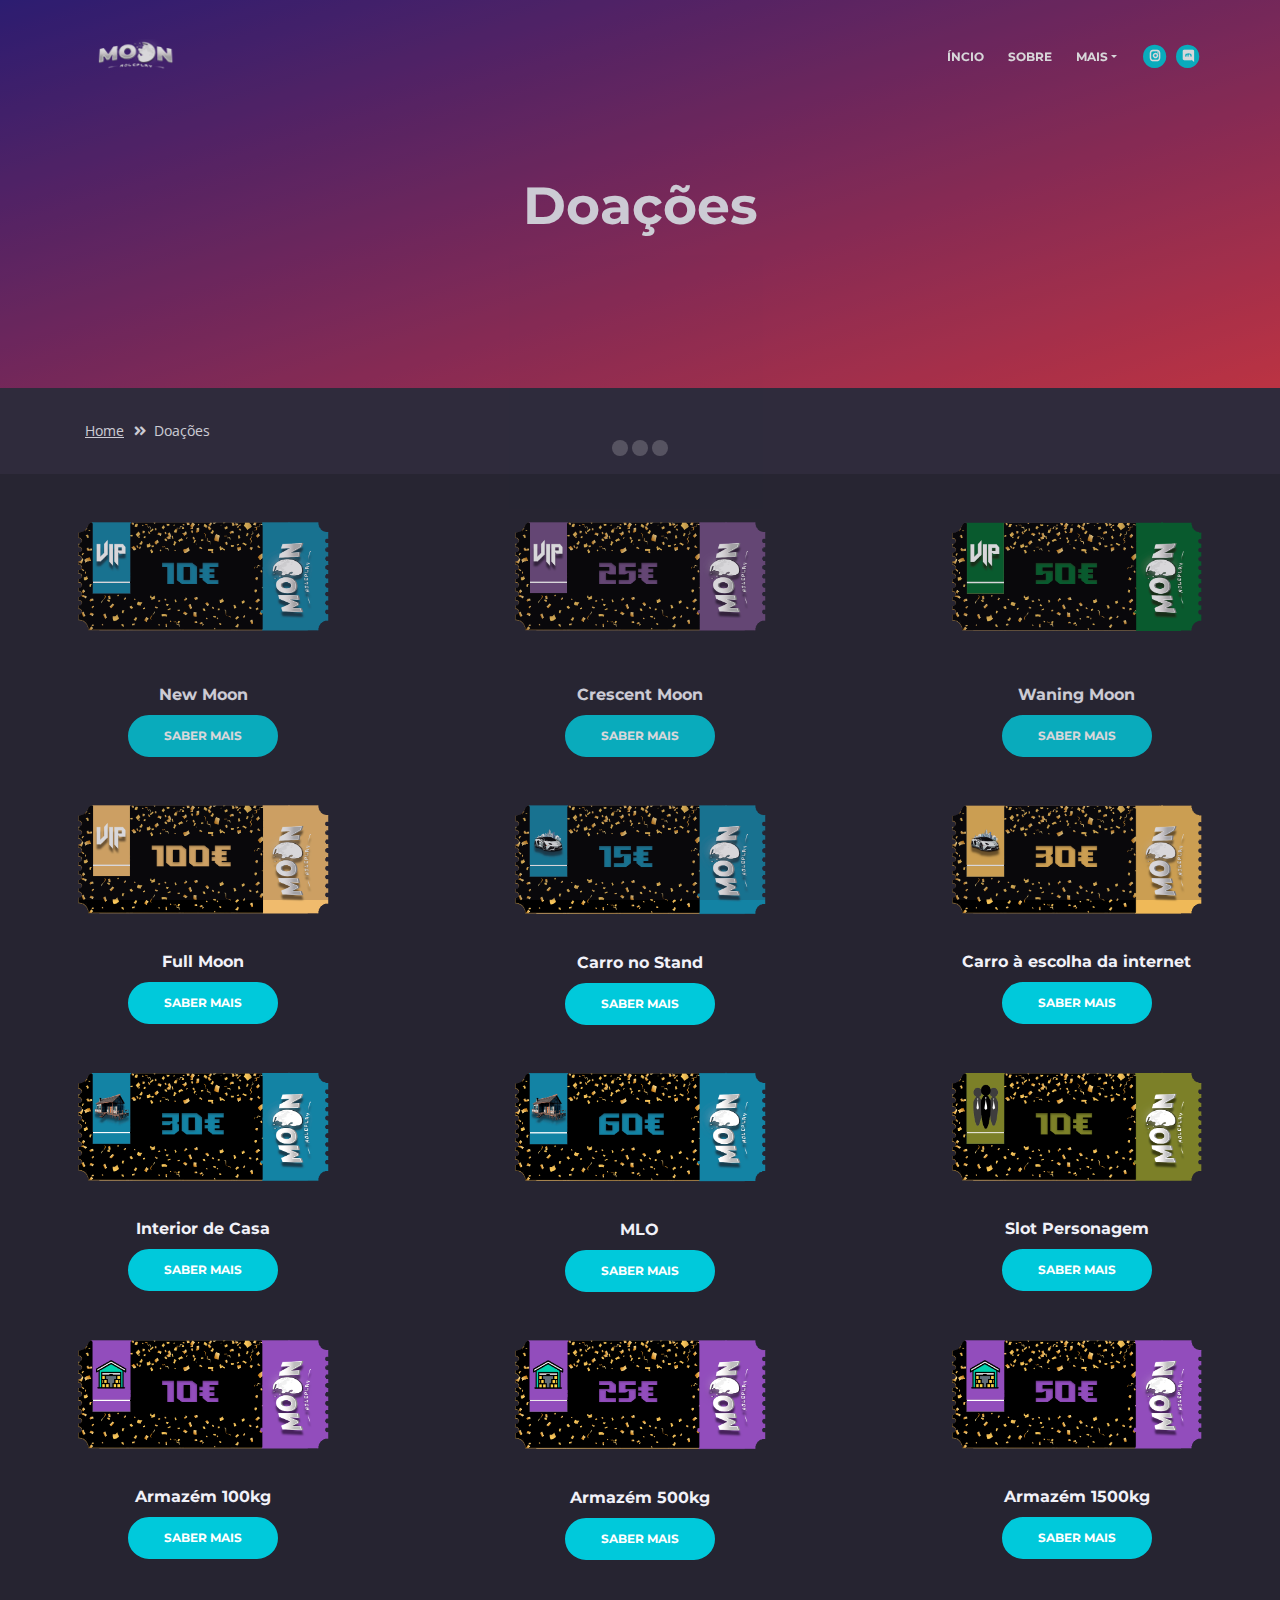
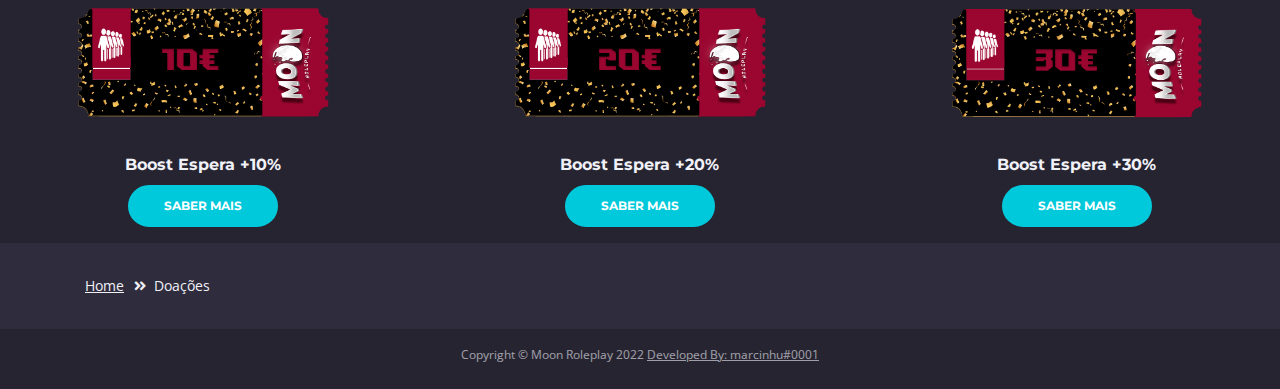
==== loja.html @ 7132331d "first commit" ====
<!DOCTYPE html>
<html lang="en">
<head>
    <meta charset="utf-8">
    <meta name="viewport" content="width=device-width, initial-scale=1, shrink-to-fit=no">
    
    <!-- SEO Meta Tags -->
    <meta name="description" content="Moon | Roleplay">
    <meta name="author" content="Moon | Roleplay">

    <!-- OG Meta Tags to improve the way the post looks when you share the page on LinkedIn, Facebook, Google+ -->
	<meta property="og:site_name" content="" /> <!-- website name -->
	<meta property="og:site" content="" /> <!-- website link -->
	<meta property="og:title" content=""/> <!-- title shown in the actual shared post -->
	<meta property="og:description" content="" /> <!-- description shown in the actual shared post -->
	<meta property="og:image" content="" /> <!-- image link, make sure it's jpg -->
	<meta property="og:url" content="" /> <!-- where do you want your post to link to -->
	<meta property="og:type" content="article" />

    <!-- Website Title -->
    <title>Moon | Roleplay</title>
    
    <!-- Styles -->
    <link href="https://fonts.googleapis.com/css?family=Montserrat:400,600,700" rel="stylesheet">
    <link href="https://fonts.googleapis.com/css?family=Open+Sans:400,400i,700,700i" rel="stylesheet">
    <link href="css/bootstrap.css" rel="stylesheet">
    <link href="css/fontawesome-all.css" rel="stylesheet">
    <link href="css/swiper.css" rel="stylesheet">
	<link href="css/magnific-popup.css" rel="stylesheet">
	<link href="css/styles.css" rel="stylesheet">
	
	<!-- Favicon  -->
    <link rel="icon" href="images/favicon.png">
</head>
<body data-spy="scroll" data-target=".fixed-top">
    
    <!-- Preloader -->
	<div class="spinner-wrapper">
        <div class="spinner">
            <div class="bounce1"></div>
            <div class="bounce2"></div>
            <div class="bounce3"></div>
        </div>
    </div>
    <!-- end of preloader -->
    

    <!-- Navigation -->
    <nav class="navbar navbar-expand-md navbar-dark navbar-custom fixed-top">
        <!-- Text Logo - Use this if you don't have a graphic logo -->
        <!-- <a class="navbar-brand logo-text page-scroll" href="index.html">Leno</a> -->

        <!-- Image Logo -->
        <a class="navbar-brand logo-image" href="index.html"><img src="images/logo.png" alt="alternative"></a> 
        
        <!-- Mobile Menu Toggle Button -->
        <button class="navbar-toggler" type="button" data-toggle="collapse" data-target="#navbarsExampleDefault" aria-controls="navbarsExampleDefault" aria-expanded="false" aria-label="Toggle navigation">
            <span class="navbar-toggler-awesome fas fa-bars"></span>
            <span class="navbar-toggler-awesome fas fa-times"></span>
        </button>
        <!-- end of mobile menu toggle button -->

        <div class="collapse navbar-collapse" id="navbarsExampleDefault">
            <ul class="navbar-nav ml-auto">
                <li class="nav-item">
                    <a class="nav-link page-scroll" href="index.html#header">ÍNCIO <span class="sr-only">(current)</span></a>
                </li>
                <li class="nav-item">
                    <a class="nav-link page-scroll" href="index.html#features">SOBRE</a>
                </li>

                <!-- Dropdown Menu -->          
                <li class="nav-item dropdown">
                    <a class="nav-link dropdown-toggle page-scroll" href="index.html#details" id="navbarDropdown" role="button" aria-haspopup="true" aria-expanded="false">MAIS</a>
                    <div class="dropdown-menu" aria-labelledby="navbarDropdown">
                        <a class="dropdown-item" href="index.html"><span class="item-text">Home</span></a>
                        <div class="dropdown-items-divide-hr"></div>
                        <a class="dropdown-item" href="terms-conditions.html"><span class="item-text">Regras</span></a>
                        <div class="dropdown-items-divide-hr"></div>
                        <a class="dropdown-item" href="veiculos.html"><span class="item-text">Veículos</span></a>
                    </div>
                </li>
            </ul>
            <span class="nav-item social-icons">
                <span class="fa-stack">
                    <a href="https://www.instagram.com/_moonrp_/">
                        <i class="fas fa-circle fa-stack-2x"></i>
                        <i class="fab fa-instagram fa-stack-1x"></i>
                    </a>
                </span>
                <span class="fa-stack">
                    <a href="https://discord.gg/9qMwEA4dSq">
                        <i class="fas fa-circle fa-stack-2x"></i>
                        <i class="fab fa-discord fa-stack-1x"></i>
                    </a>
                </span>
            </span>
        </div>
    </nav> <!-- end of navbar -->
    <!-- end of navigation -->


    <!-- Header -->
    <header id="header" class="ex-header">
        <div class="container">
            <div class="row">
                <div class="col-md-12">
                    <h1>Doações</h1>
                </div> <!-- end of col -->
            </div> <!-- end of row -->
        </div> <!-- end of container -->
    </header> <!-- end of ex-header -->
    <!-- end of header -->


    <!-- Breadcrumbs -->
    <div class="ex-basic-1">
        <div class="container">
            <div class="row">
                <div class="col-lg-12">
                    <div class="breadcrumbs">
                        <a href="index.html">Home</a><i class="fa fa-angle-double-right"></i><span>Doações</span>
                    </div> <!-- end of breadcrumbs -->
                </div> <!-- end of col -->
            </div> <!-- end of row -->
        </div> <!-- end of container -->
    </div> <!-- end of ex-basic-1 -->
    <!-- end of breadcrumbs -->


    <div class="row">
        <div class="coluna">
            <p>
            <p>
            <img src="images/vip10.png" alt="descrição da imagem" style="width:70%">
            <h6>New Moon</h6>
            <p>
            <a class="btn-solid-reg popup-with-move-anim" href="#vip10">SABER MAIS</a>
        </div>
          <div class="coluna">
            <p>
            <p>
            <img src="images/vip25.png" alt="descrição da imagem" style="width:70%">
            <h6>Crescent Moon</h6>
            <p>
            <a class="btn-solid-reg popup-with-move-anim" href="#vip25">SABER MAIS</a>
        </div>
        <div class="coluna">
            <p>
            <p>
            <img src="images/vip50.png" alt="descrição da imagem" style="width:70%">
            <h6>Waning Moon</h6>
            <p>
            <a class="btn-solid-reg popup-with-move-anim" href="#vip50">SABER MAIS</a>
        </div>
        <div class="coluna">
            <img src="images/vip100.png" alt="descrição da imagem" style="width:70%">
            <h6>Full Moon</h6>
            <p>
            <a class="btn-solid-reg popup-with-move-anim" href="#vip100">SABER MAIS</a>
        </div>
        <div class="coluna">
            <img src="images/CarroStand.png" alt="descrição da imagem" style="width:70%">
            <h6>Carro no Stand</h6>
            <p> 
            <a class="btn-solid-reg popup-with-move-anim" href="#carrostand">SABER MAIS</a>
        </div>
        <div class="coluna">
            <img src="images/CarroExclusivo.png" alt="descrição da imagem" style="width:70%">
            <h6>Carro à escolha da internet</h6>    
            <p>
            <a class="btn-solid-reg popup-with-move-anim" href="#carroexclusivo">SABER MAIS</a>
        </div>
        <div class="coluna">
            <img src="images/Interior.png" alt="descrição da imagem" style="width:70%">
            <h6>Interior de Casa</h6>  
            <p>
            <a class="btn-solid-reg popup-with-move-anim" href="#interiorcasa">SABER MAIS</a>
        </div>
        <div class="coluna">
            <img src="images/MLOExclusivo.png" alt="descrição da imagem" style="width:70%">
            <h6>MLO</h6> 
            <p>
            <a class="btn-solid-reg popup-with-move-anim" href="#mlo">SABER MAIS</a>
        </div>
        <div class="coluna">
            <img src="images/slotpersonagem.png" alt="descrição da imagem" style="width:70%">
            <h6>Slot Personagem</h6> 
            <p>
            <a class="btn-solid-reg popup-with-move-anim" href="#slotpersonagem">SABER MAIS</a>
        </div>
        <div class="coluna">
            <img src="images/armazem100.png" alt="descrição da imagem" style="width:70%">
            <h6>Armazém 100kg</h6> 
            <p>
            <a class="btn-solid-reg popup-with-move-anim" href="#armazem100">SABER MAIS</a>
        </div>
        <div class="coluna">
            <img src="images/armazem500.png" alt="descrição da imagem" style="width:70%">
            <h6>Armazém 500kg</h6> 
            <p>
            <a class="btn-solid-reg popup-with-move-anim" href="#armazem500">SABER MAIS</a>
        </div>
        <div class="coluna">
            <img src="images/armazem1500.png" alt="descrição da imagem" style="width:70%">
            <h6>Armazém 1500kg</h6> 
            <p>
            <a class="btn-solid-reg popup-with-move-anim" href="#armazem1500">SABER MAIS</a>
        </div>
        <div class="coluna">
            <img src="images/fila10.png" alt="descrição da imagem" style="width:70%">
            <h6>Boost Espera +10%</h6> 
            <p>
            <a class="btn-solid-reg popup-with-move-anim" href="#fila10">SABER MAIS</a>
        </div>
        <div class="coluna">
            <img src="images/fila20.png" alt="descrição da imagem" style="width:70%">
            <h6>Boost Espera +20%</h6> 
            <p>
            <a class="btn-solid-reg popup-with-move-anim" href="#fila20">SABER MAIS</a>
        </div>
        <div class="coluna">
            <img src="images/fila30.png" alt="descrição da imagem" style="width:70%">
            <h6>Boost Espera +30%</h6> 
            <p>
            <a class="btn-solid-reg popup-with-move-anim" href="#fila30">SABER MAIS</a>
        </div>
    </div>

    <style>
    .coluna{
      float: center;
      width: 33.33%;
      text-align: center;
      background: #262431;

    </style>


    <!-- VIP 10 € -->
    <div id="vip10" class="lightbox-basic zoom-anim-dialog mfp-hide">
        <div class="row">
            <button title="Fechar (Esc)" type="button" class="mfp-close x-button">×</button>
            <div class="col-lg-6">
                <img class="img-fluid" src="images/vip10.png" alt="alternative">
            </div>
            <div class="col-lg-6">
                <h3>New Moon</h3>
                <hr>
                <p>Ninguém se deve sentir obrigado ou coagido a doar.</p>
                <p>Todos os valores monetários doados serão usados em prol da evolução do servidor e nunca em proveito próprio de qualquer membro da staff.</p>
                <h4>O que ganhas:</h4>
                <table>
                    <tr><td class="icon-cell"><i class="fas fa-arrow-right"></i></td><td>25.000€</td></tr>
                    <tr><td class="icon-cell"><i class="fas fa-arrow-right"></i></td><td>Tag personalizada no discord</td></tr>
                </table>
            </div>
        </div>
    </div>

    <!-- VIP 25 € -->
    <div id="vip25" class="lightbox-basic zoom-anim-dialog mfp-hide">
        <div class="row">
            <button title="Fechar (Esc)" type="button" class="mfp-close x-button">×</button>
            <div class="col-lg-6">
                <img class="img-fluid" src="images/vip25.png" alt="alternative">
            </div>
            <div class="col-lg-6">
                <h3>Crescent Moon</h3>
                <hr>
                <p>Ninguém se deve sentir obrigado ou coagido a doar.</p>
                <p>Todos os valores monetários doados serão usados em prol da evolução do servidor e nunca em proveito próprio de qualquer membro da staff.</p>
                <h4>O que ganhas:</h4>
                <table>
                    <tr><td class="icon-cell"><i class="fas fa-arrow-right"></i></td><td>75.000€</td></tr>
                    <tr><td class="icon-cell"><i class="fas fa-arrow-right"></i></td><td>Tag personalizada no discord</td></tr>
                    <tr><td class="icon-cell"><i class="fas fa-arrow-right"></i></td><td>Veículo no stand até 100.000€</td></tr>
                    <tr><td class="icon-cell"><i class="fas fa-arrow-right"></i></td><td>+15% de boost na fila de espera</td></tr>
                </table>
            </div>
        </div>
    </div>

    <!-- VIP 50 € -->
    <div id="vip50" class="lightbox-basic zoom-anim-dialog mfp-hide">
        <div class="row">
            <button title="Fechar (Esc)" type="button" class="mfp-close x-button">×</button>
            <div class="col-lg-6">
                <img class="img-fluid" src="images/vip50.png" alt="alternative">
            </div>
            <div class="col-lg-6">
                <h3>Waning Moon</h3>
                <hr>
                <p>Ninguém se deve sentir obrigado ou coagido a doar.</p>
                <p>Todos os valores monetários doados serão usados em prol da evolução do servidor e nunca em proveito próprio de qualquer membro da staff.</p>
                <h4>O que ganhas:</h4>
                <table>
                    <tr><td class="icon-cell"><i class="fas fa-arrow-right"></i></td><td>200.000€</td></tr>
                    <tr><td class="icon-cell"><i class="fas fa-arrow-right"></i></td><td>Tag personalizada no discord</td></tr>
                    <tr><td class="icon-cell"><i class="fas fa-arrow-right"></i></td><td>Veículo no stand até 200.000€</td></tr>
                    <tr><td class="icon-cell"><i class="fas fa-arrow-right"></i></td><td>+30% de boost na fila de espera</td></tr>
                    <tr><td class="icon-cell"><i class="fas fa-arrow-right"></i></td><td>+1 Slots de personagem</td></tr>
                </table>
            </div>
        </div>
    </div>

    <!-- VIP 100 € -->
    <div id="vip100" class="lightbox-basic zoom-anim-dialog mfp-hide">
        <div class="row">
            <button title="Fechar (Esc)" type="button" class="mfp-close x-button">×</button>
            <div class="col-lg-6">
                <img class="img-fluid" src="images/vip100.png" alt="alternative">
            </div>
            <div class="col-lg-6">
                <h3>Full Moon</h3>
                <hr>
                <p>Ninguém se deve sentir obrigado ou coagido a doar.</p>
                <p>Todos os valores monetários doados serão usados em prol da evolução do servidor e nunca em proveito próprio de qualquer membro da staff.</p>
                <h4>O que ganhas:</h4>
                <table>
                    <tr><td class="icon-cell"><i class="fas fa-arrow-right"></i></td><td>350.000€</td></tr>
                    <tr><td class="icon-cell"><i class="fas fa-arrow-right"></i></td><td>Tag personalizada no discord</td></tr>
                    <tr><td class="icon-cell"><i class="fas fa-arrow-right"></i></td><td>Veículo à escolha da internet</td></tr>
                    <tr><td class="icon-cell"><i class="fas fa-arrow-right"></i></td><td>+50% de boost na fila de espera</td></tr>
                    <tr><td class="icon-cell"><i class="fas fa-arrow-right"></i></td><td>+2 Slots de personagem</td></tr>
                </table>
            </div>
        </div>
    </div>

    <!-- Carro Stand -->
    <div id="carrostand" class="lightbox-basic zoom-anim-dialog mfp-hide">
        <div class="row">
            <button title="Fechar (Esc)" type="button" class="mfp-close x-button">×</button>
            <div class="col-lg-6">
                <img class="img-fluid" src="images/CarroStand.png" alt="alternative">
            </div>
            <div class="col-lg-6">
                <h3>Carro do Stand</h3>
                <hr>
                <p>Ninguém se deve sentir obrigado ou coagido a doar.</p>
                <p>Todos os valores monetários doados serão usados em prol da evolução do servidor e nunca em proveito próprio de qualquer membro da staff.</p>
                <h4>O que ganhas:</h4>
                <table>
                    <tr><td class="icon-cell"><i class="fas fa-arrow-right"></i></td><td>Um veículo à tua escolha até 150.000€.</td></tr>
                </table>
            </div>
        </div>
    </div>

    <!-- Carro Exclusivo -->
    <div id="carroexclusivo" class="lightbox-basic zoom-anim-dialog mfp-hide">
        <div class="row">
            <button title="Fechar (Esc)" type="button" class="mfp-close x-button">×</button>
            <div class="col-lg-6">
                <img class="img-fluid" src="images/CarroExclusivo.png" alt="alternative">
            </div>
            <div class="col-lg-6">
                <h3>Carro Exclusivo</h3>
                <hr>
                <p>Ninguém se deve sentir obrigado ou coagido a doar.</p>
                <p>Todos os valores monetários doados serão usados em prol da evolução do servidor e nunca em proveito próprio de qualquer membro da staff.</p>
                <h4>O que ganhas:</h4>
                <table>
                    <tr><td class="icon-cell"><i class="fas fa-arrow-right"></i></td><td>Um veículo à tua escolha da internet.</td></tr>
                </table>
            </div>
        </div>
    </div>

    <!-- Interior Casa -->
    <div id="interiorcasa" class="lightbox-basic zoom-anim-dialog mfp-hide">
        <div class="row">
            <button title="Fechar (Esc)" type="button" class="mfp-close x-button">×</button>
            <div class="col-lg-6">
                <img class="img-fluid" src="images/Interior.png" alt="alternative">
            </div>
            <div class="col-lg-6">
                <h3>Interior de Casa</h3>
                <hr>
                <p>Ninguém se deve sentir obrigado ou coagido a doar.</p>
                <p>Todos os valores monetários doados serão usados em prol da evolução do servidor e nunca em proveito próprio de qualquer membro da staff.</p>
                <h4>O que ganhas:</h4>
                <table>
                    <tr><td class="icon-cell"><i class="fas fa-arrow-right"></i></td><td>Um interior à tua escolha disponível no jogo.</td></tr>
                </table>
            </div>
        </div>
    </div>

    <!-- MLO -->
    <div id="mlo" class="lightbox-basic zoom-anim-dialog mfp-hide">
        <div class="row">
            <button title="Fechar (Esc)" type="button" class="mfp-close x-button">×</button>
            <div class="col-lg-6">
                <img class="img-fluid" src="images/MLOExclusivo.png" alt="alternative">
            </div>
            <div class="col-lg-6">
                <h3>MLO</h3>
                <hr>
                <p>Ninguém se deve sentir obrigado ou coagido a doar.</p>
                <p>Todos os valores monetários doados serão usados em prol da evolução do servidor e nunca em proveito próprio de qualquer membro da staff.</p>
                <h4>O que ganhas:</h4>
                <table>
                    <tr><td class="icon-cell"><i class="fas fa-arrow-right"></i></td><td>Uma casa à tua escolha da internet. ( Com ou sem interior )</td></tr>
                </table>
            </div>
        </div>
    </div>

    <!-- Slot Personagem -->
    <div id="slotpersonagem" class="lightbox-basic zoom-anim-dialog mfp-hide">
        <div class="row">
            <button title="Fechar (Esc)" type="button" class="mfp-close x-button">×</button>
            <div class="col-lg-6">
                <img class="img-fluid" src="images/slotpersonagem.png" alt="alternative">
            </div>
            <div class="col-lg-6">
                <h3>Slot Personagem</h3>
                <hr>
                <p>Ninguém se deve sentir obrigado ou coagido a doar.</p>
                <p>Todos os valores monetários doados serão usados em prol da evolução do servidor e nunca em proveito próprio de qualquer membro da staff.</p>
                <h4>O que ganhas:</h4>
                <table>
                    <tr><td class="icon-cell"><i class="fas fa-arrow-right"></i></td><td>+1 Slot para criares uma nova personagem.</td></tr>
                </table>
            </div>
        </div>
    </div>

    <!-- Armazem 100kg -->
    <div id="armazem100" class="lightbox-basic zoom-anim-dialog mfp-hide">
        <div class="row">
            <button title="Fechar (Esc)" type="button" class="mfp-close x-button">×</button>
            <div class="col-lg-6">
                <img class="img-fluid" src="images/armazem100.png" alt="alternative">
            </div>
            <div class="col-lg-6">
                <h3>Armazém de 100kg</h3>
                <hr>
                <p>Ninguém se deve sentir obrigado ou coagido a doar.</p>
                <p>Todos os valores monetários doados serão usados em prol da evolução do servidor e nunca em proveito próprio de qualquer membro da staff.</p>
                <h4>O que ganhas:</h4>
                <table>
                    <tr><td class="icon-cell"><i class="fas fa-arrow-right"></i></td><td>Um armazém/garagem com espaço até 100kg.</td></tr>
                </table>
            </div>
        </div>
    </div>

    <!-- Armazem 500kg -->
    <div id="armazem500" class="lightbox-basic zoom-anim-dialog mfp-hide">
        <div class="row">
            <button title="Fechar (Esc)" type="button" class="mfp-close x-button">×</button>
            <div class="col-lg-6">
                <img class="img-fluid" src="images/armazem500.png" alt="alternative">
            </div>
            <div class="col-lg-6">
                <h3>Armazém de 500kg</h3>
                <hr>
                <p>Ninguém se deve sentir obrigado ou coagido a doar.</p>
                <p>Todos os valores monetários doados serão usados em prol da evolução do servidor e nunca em proveito próprio de qualquer membro da staff.</p>
                <h4>O que ganhas:</h4>
                <table>
                    <tr><td class="icon-cell"><i class="fas fa-arrow-right"></i></td><td>Um armazém/garagem com espaço até 500kg.</td></tr>
                </table>
            </div>
        </div>
    </div>

    <!-- Armazem 1500kg -->
    <div id="armazem1500" class="lightbox-basic zoom-anim-dialog mfp-hide">
        <div class="row">
            <button title="Fechar (Esc)" type="button" class="mfp-close x-button">×</button>
            <div class="col-lg-6">
                <img class="img-fluid" src="images/armazem1500.png" alt="alternative">
            </div>
            <div class="col-lg-6">
                <h3>Armazém de 1500kg</h3>
                <hr>
                <p>Ninguém se deve sentir obrigado ou coagido a doar.</p>
                <p>Todos os valores monetários doados serão usados em prol da evolução do servidor e nunca em proveito próprio de qualquer membro da staff.</p>
                <h4>O que ganhas:</h4>
                <table>
                    <tr><td class="icon-cell"><i class="fas fa-arrow-right"></i></td><td>Um armazém/garagem com espaço até 1500kg.</td></tr>
                </table>
            </div>
        </div>
    </div>

    <!-- Boos +10% -->
    <div id="fila10" class="lightbox-basic zoom-anim-dialog mfp-hide">
        <div class="row">
            <button title="Fechar (Esc)" type="button" class="mfp-close x-button">×</button>
            <div class="col-lg-6">
                <img class="img-fluid" src="images/fila10.png" alt="alternative">
            </div>
            <div class="col-lg-6">
                <h3>Boost Espera +10%</h3>
                <hr>
                <p>Ninguém se deve sentir obrigado ou coagido a doar.</p>
                <p>Todos os valores monetários doados serão usados em prol da evolução do servidor e nunca em proveito próprio de qualquer membro da staff.</p>
                <h4>O que ganhas:</h4>
                <table>
                    <tr><td class="icon-cell"><i class="fas fa-arrow-right"></i></td><td>+10% Prioridade na fila de espera.</td></tr>
                </table>
            </div>
        </div>
    </div>

    <!-- Boos +20% -->
    <div id="fila20" class="lightbox-basic zoom-anim-dialog mfp-hide">
        <div class="row">
            <button title="Fechar (Esc)" type="button" class="mfp-close x-button">×</button>
            <div class="col-lg-6">
                <img class="img-fluid" src="images/fila20.png" alt="alternative">
            </div>
            <div class="col-lg-6">
                <h3>Boost Espera +10%</h3>
                <hr>
                <p>Ninguém se deve sentir obrigado ou coagido a doar.</p>
                <p>Todos os valores monetários doados serão usados em prol da evolução do servidor e nunca em proveito próprio de qualquer membro da staff.</p>
                <h4>O que ganhas:</h4>
                <table>
                    <tr><td class="icon-cell"><i class="fas fa-arrow-right"></i></td><td>+20% Prioridade na fila de espera.</td></tr>
                </table>
            </div>
        </div>
    </div>

    <!-- Boos +30% -->
    <div id="fila30" class="lightbox-basic zoom-anim-dialog mfp-hide">
        <div class="row">
            <button title="Fechar (Esc)" type="button" class="mfp-close x-button">×</button>
            <div class="col-lg-6">
                <img class="img-fluid" src="images/fila30.png" alt="alternative">
            </div>
            <div class="col-lg-6">
                <h3>Boost Espera +10%</h3>
                <hr>
                <p>Ninguém se deve sentir obrigado ou coagido a doar.</p>
                <p>Todos os valores monetários doados serão usados em prol da evolução do servidor e nunca em proveito próprio de qualquer membro da staff.</p>
                <h4>O que ganhas:</h4>
                <table>
                    <tr><td class="icon-cell"><i class="fas fa-arrow-right"></i></td><td>+30% Prioridade na fila de espera.</td></tr>
                </table>
            </div>
        </div>
    </div>








































    <!-- Breadcrumbs -->
    <div class="ex-basic-1">
        <div class="container">
            <div class="row">
                <div class="col-lg-12">
                    <div class="breadcrumbs">
                        <a href="index.html">Home</a><i class="fa fa-angle-double-right"></i><span>Doações</span>
                    </div> <!-- end of breadcrumbs -->
                </div> <!-- end of col -->
            </div> <!-- end of row -->
        </div> <!-- end of container -->
    </div> <!-- end of ex-basic-1 -->
    <!-- end of breadcrumbs -->




    <!-- Copyright -->
    <div class="copyright">
        <div class="container">
            <div class="row">
                <div class="col-lg-12">
                    <p class="p-small">Copyright © Moon Roleplay 2022 <a href="https://moon-rp.com">Developed By: marcinhu#0001</a></p>
                </div> <!-- end of col -->
            </div> <!-- enf of row -->
        </div> <!-- end of container -->
    </div> <!-- end of copyright --> 
    <!-- end of copyright -->
    
    	
    <!-- Scripts -->
    <script src="js/jquery.min.js"></script> <!-- jQuery for Bootstrap's JavaScript plugins -->
    <script src="js/popper.min.js"></script> <!-- Popper tooltip library for Bootstrap -->
    <script src="js/bootstrap.min.js"></script> <!-- Bootstrap framework -->
    <script src="js/jquery.easing.min.js"></script> <!-- jQuery Easing for smooth scrolling between anchors -->
    <script src="js/swiper.min.js"></script> <!-- Swiper for image and text sliders -->
    <script src="js/jquery.magnific-popup.js"></script> <!-- Magnific Popup for lightboxes -->
    <script src="js/morphext.min.js"></script> <!-- Morphtext rotating text in the header -->
    <script src="js/validator.min.js"></script> <!-- Validator.js - Bootstrap plugin that validates forms -->
    <script src="js/scripts.js"></script> <!-- Custom scripts -->
</body>
</html>
---- css/styles.css ----
body,
html {
    width: 100%;
	height: 100%;
}

body, p {
	color: #f1f1f8; 
	font: 400 0.875rem/1.375rem "Open Sans", sans-serif;
}

.p-large {
	color: #f1f1f8;
	font: 400 1rem/1.5rem "Open Sans", sans-serif;
}

.p-small {
	color: #f1f1f8;
	font: 400 0.75rem/1.25rem "Open Sans", sans-serif;
}

.p-heading {
	margin-bottom: 3.75rem;
	text-align: center;
}

.li-space-lg li {
	margin-bottom: 0.375rem;
}

.indent {
	padding-left: 1.25rem;
}


.ImagemVip1 {
	float: left;
	width: 33.33%;
}

h1 {
	color: #f1f1f8;
	font: 700 2.5rem/2.875rem "Montserrat", sans-serif;
}

h2 {
	color: #f1f1f8;
	font: 700 2.25rem/2.75rem "Montserrat", sans-serif;
}

h3 {
	color: #f1f1f8;
	font: 700 1.75rem/2.125rem "Montserrat", sans-serif;
}

h4 {
	color: #f1f1f8;
	font: 700 1.375rem/1.75rem "Montserrat", sans-serif;
}

h5 {
	color: #f1f1f8;
	font: 700 1.125rem/1.625rem "Montserrat", sans-serif;
}

h6 {
	color: #f1f1f8;
	font: 700 1rem/1.5rem "Montserrat", sans-serif;
}

a {
	color: #f1f1f8;
	text-decoration: underline;
}

a:hover {
	color: #f1f1f8;
	text-decoration: underline;
}

a.turquoise {
	color: #00c9db;
}

a.white {
	color: #fff;
}

.testimonial-text {
	font: italic 400 1rem/1.5rem "Open Sans", sans-serif;
}

.testimonial-author {
	font: 700 1rem/1.5rem "Montserrat", sans-serif;
}

.btn-solid-reg {
	display: inline-block;
	padding: 1.1875rem 2.125rem 1.1875rem 2.125rem;
	border: 0.125rem solid #00c9db;
	border-radius: 2rem;
	background-color: #00c9db;
	color: #fff;
	font: 700 0.75rem/0 "Montserrat", sans-serif;
	text-decoration: none;
	transition: all 0.2s ease;
}

.btn-solid-reg:hover {
	background-color: transparent;
	color: #00c9db;
	text-decoration: none;
}

.btn-solid-lg {
	display: inline-block;
	padding: 1.375rem 2.625rem 1.375rem 2.625rem;
	border: 0.125rem solid #00c9db;
	border-radius: 2rem;
	background-color: #00c9db;
	color: #fff;
	font: 700 0.75rem/0 "Montserrat", sans-serif;
	text-decoration: none;
	transition: all 0.2s ease;
}

.btn-solid-lg:hover {
	background-color: transparent;
	color: #00c9db;
	text-decoration: none;
}

.btn-solid-lg .fab {
	margin-right: 0.5rem;
	font-size: 1.25rem;
	line-height: 0;
	vertical-align: top;
}

.btn-solid-lg .fab.fa-google-play {
	font-size: 1rem;
}

.btn-outline-reg {
	display: inline-block;
	padding: 1.1875rem 2.125rem 1.1875rem 2.125rem;
	border: 0.125rem solid #00c9db;
	border-radius: 2rem;
	background-color: transparent;
	color: #00c9db;
	font: 700 0.75rem/0 "Montserrat", sans-serif;
	text-decoration: none;
	transition: all 0.2s ease;
}

.btn-outline-reg:hover {
	background-color: #00c9db;
	color: #fff;
	text-decoration: none;
}

.btn-outline-lg {
	display: inline-block;
	padding: 1.375rem 2.625rem 1.375rem 2.625rem;
	border: 0.125rem solid #00c9db;
	border-radius: 2rem;
	background-color: transparent;
	color: #00c9db;
	font: 700 0.75rem/0 "Montserrat", sans-serif;
	text-decoration: none;
	transition: all 0.2s ease;
}

.btn-outline-lg:hover {
	background-color: #00c9db;
	color: #fff;
	text-decoration: none;
}

.btn-outline-sm {
	display: inline-block;
	padding: 1rem 1.625rem 0.875rem 1.625rem;
	border: 0.125rem solid #00c9db;
	border-radius: 2rem;
	background-color: transparent;
	color: #00c9db;
	font: 700 0.625rem/0 "Montserrat", sans-serif;
	text-decoration: none;
	transition: all 0.2s ease;
}

.btn-outline-sm:hover {
	background-color: #00c9db;
	color: #fff;
	text-decoration: none;
}

.form-group {
	position: relative;
	margin-bottom: 1.25rem;
}

.form-group.has-error.has-danger {
	margin-bottom: 0.625rem;
}

.form-group.has-error.has-danger .help-block.with-errors ul {
	margin-top: 0.375rem;
}

.label-control {
	position: absolute;
	top: 0.87rem;
	left: 1.375rem;
	color: #f1f1f8;
	opacity: 1;
	font: 400 0.875rem/1.375rem "Open Sans", sans-serif;
	cursor: text;
	transition: all 0.2s ease;
}

/* IE10+ hack to solve lower label text position compared to the rest of the browsers */
@media screen and (-ms-high-contrast: active), screen and (-ms-high-contrast: none) {  
	.label-control {
		top: 0.9375rem;
	}
}

.form-control-input:focus + .label-control,
.form-control-input.notEmpty + .label-control,
.form-control-textarea:focus + .label-control,
.form-control-textarea.notEmpty + .label-control {
	top: 0.125rem;
	opacity: 1;
	font-size: 0.75rem;
	font-weight: 700;
}

.form-control-input,
.form-control-select {
	display: block; /* needed for proper display of the label in Firefox, IE, Edge */
	width: 100%;
	padding-top: 1.0625rem;
	padding-bottom: 0.0625rem;
	padding-left: 1.3125rem;
	border: 1px solid #9791ae;
	border-radius: 0.25rem;
	background-color: #413d52;
	color: #f1f1f8;
	font: 400 0.875rem/1.875rem "Open Sans", sans-serif;
	transition: all 0.2s ease;
	-webkit-appearance: none; /* removes inner shadow on form inputs on ios safari */
}

.form-control-select {
	padding-top: 0.5rem;
	padding-bottom: 0.5rem;
	height: 3rem;
}

/* IE10+ hack to solve lower label text position compared to the rest of the browsers */
@media screen and (-ms-high-contrast: active), screen and (-ms-high-contrast: none) {  
	.form-control-input {
		padding-top: 1.25rem;
		padding-bottom: 0.75rem;
		line-height: 1.75rem;
	}

	.form-control-select {
		padding-top: 0.875rem;
		padding-bottom: 0.75rem;
		height: 3.125rem;
		line-height: 2.125rem;
	}
}

select {
    /* you should keep these first rules in place to maintain cross-browser behavior */
    -webkit-appearance: none;
	-moz-appearance: none;
	-ms-appearance: none;
    -o-appearance: none;
    appearance: none;
    background-image: url('../images/down-arrow.png');
    background-position: 96% 50%;
    background-repeat: no-repeat;
    outline: none;
}

select::-ms-expand {
    display: none; /* removes the ugly default down arrow on select form field in IE11 */
}

.form-control-textarea {
	display: block; /* used to eliminate a bottom gap difference between Chrome and IE/FF */
	width: 100%;
	height: 8rem; /* used instead of html rows to normalize height between Chrome and IE/FF */
	padding-top: 1.25rem;
	padding-left: 1.3125rem;
	border: 1px solid #9791ae;
	border-radius: 0.25rem;
	background-color: #413d52;
	color: #f1f1f8;
	font: 400 0.875rem/1.75rem "Open Sans", sans-serif;
	transition: all 0.2s ease;
}

.form-control-input:focus,
.form-control-select:focus,
.form-control-textarea:focus {
	border: 1px solid #f1f1f8;
	outline: none; /* Removes blue border on focus */
}

.form-control-input:hover,
.form-control-select:hover,
.form-control-textarea:hover {
	border: 1px solid #f1f1f8;
}

.checkbox {
	font: 400 0.75rem/1.25rem "Open Sans", sans-serif;
}

input[type='checkbox'] {
	vertical-align: -15%;
	margin-right: 0.375rem;
}

/* IE10+ hack to raise checkbox field position compared to the rest of the browsers */
@media screen and (-ms-high-contrast: active), screen and (-ms-high-contrast: none) {  
	input[type='checkbox'] {
		vertical-align: -9%;
	}
}

.form-control-submit-button {
	display: inline-block;
	width: 100%;
	height: 3.125rem;
	border: 1px solid #00c9db;
	border-radius: 1.5rem;
	background-color: #00c9db;
	color: #fff;
	font: 700 0.75rem/1.75rem "Montserrat", sans-serif;
	cursor: pointer;
	transition: all 0.2s ease;
}

.form-control-submit-button:hover {
	background-color: transparent;
	color: #00c9db;
}

/* Form Success And Error Message Formatting */
#cmsgSubmit.h3.text-center.tada.animated,
#pmsgSubmit.h3.text-center.tada.animated,
#cmsgSubmit.h3.text-center,
#pmsgSubmit.h3.text-center {
	display: block;
	margin-bottom: 0;
	color: #f1f1f8;
	font: 400 1.125rem/1rem "Open Sans", sans-serif;
}

.help-block.with-errors .list-unstyled {
	color: #f1f1f8;
	font-size: 0.75rem;
	line-height: 1.125rem;
	text-align: left;
}

.help-block.with-errors ul {
	margin-bottom: 0;
}
/* end of form success and error message formatting */

/* Form Success And Error Message Animation - Animate.css */
@-webkit-keyframes tada {
	from {
		-webkit-transform: scale3d(1, 1, 1);
		-ms-transform: scale3d(1, 1, 1);
		transform: scale3d(1, 1, 1);
	}
	10%, 20% {
		-webkit-transform: scale3d(.9, .9, .9) rotate3d(0, 0, 1, -3deg);
		-ms-transform: scale3d(.9, .9, .9) rotate3d(0, 0, 1, -3deg);
		transform: scale3d(.9, .9, .9) rotate3d(0, 0, 1, -3deg);
	}
	30%, 50%, 70%, 90% {
		-webkit-transform: scale3d(1.1, 1.1, 1.1) rotate3d(0, 0, 1, 3deg);
		-ms-transform: scale3d(1.1, 1.1, 1.1) rotate3d(0, 0, 1, 3deg);
		transform: scale3d(1.1, 1.1, 1.1) rotate3d(0, 0, 1, 3deg);
	}
	40%, 60%, 80% {
		-webkit-transform: scale3d(1.1, 1.1, 1.1) rotate3d(0, 0, 1, -3deg);
		-ms-transform: scale3d(1.1, 1.1, 1.1) rotate3d(0, 0, 1, -3deg);
		transform: scale3d(1.1, 1.1, 1.1) rotate3d(0, 0, 1, -3deg);
	}
	to {
		-webkit-transform: scale3d(1, 1, 1);
		-ms-transform: scale3d(1, 1, 1);
		transform: scale3d(1, 1, 1);
	}
}

@keyframes tada {
	from {
		-webkit-transform: scale3d(1, 1, 1);
		-ms-transform: scale3d(1, 1, 1);
		transform: scale3d(1, 1, 1);
	}
	10%, 20% {
		-webkit-transform: scale3d(.9, .9, .9) rotate3d(0, 0, 1, -3deg);
		-ms-transform: scale3d(.9, .9, .9) rotate3d(0, 0, 1, -3deg);
		transform: scale3d(.9, .9, .9) rotate3d(0, 0, 1, -3deg);
	}
	30%, 50%, 70%, 90% {
		-webkit-transform: scale3d(1.1, 1.1, 1.1) rotate3d(0, 0, 1, 3deg);
		-ms-transform: scale3d(1.1, 1.1, 1.1) rotate3d(0, 0, 1, 3deg);
		transform: scale3d(1.1, 1.1, 1.1) rotate3d(0, 0, 1, 3deg);
	}
	40%, 60%, 80% {
		-webkit-transform: scale3d(1.1, 1.1, 1.1) rotate3d(0, 0, 1, -3deg);
		-ms-transform: scale3d(1.1, 1.1, 1.1) rotate3d(0, 0, 1, -3deg);
		transform: scale3d(1.1, 1.1, 1.1) rotate3d(0, 0, 1, -3deg);
	}
	to {
		-webkit-transform: scale3d(1, 1, 1);
		-ms-transform: scale3d(1, 1, 1);
		transform: scale3d(1, 1, 1);
	}
}

.tada {
	-webkit-animation-name: tada;
	animation-name: tada;
}

.animated {
	-webkit-animation-duration: 1s;
	animation-duration: 1s;
	-webkit-animation-fill-mode: both;
	animation-fill-mode: both;
}
/* end of form success and error message animation - Animate.css */

/* Fade-move Animation For Lightbox - Magnific Popup */
/* at start */
.my-mfp-slide-bottom .zoom-anim-dialog {
	opacity: 0;
	transition: all 0.2s ease-out;
	-webkit-transform: translateY(-1.25rem) perspective(37.5rem) rotateX(10deg);
	-ms-transform: translateY(-1.25rem) perspective(37.5rem) rotateX(10deg);
	transform: translateY(-1.25rem) perspective(37.5rem) rotateX(10deg);
}

/* animate in */
.my-mfp-slide-bottom.mfp-ready .zoom-anim-dialog {
	opacity: 1;
	-webkit-transform: translateY(0) perspective(37.5rem) rotateX(0); 
	-ms-transform: translateY(0) perspective(37.5rem) rotateX(0); 
	transform: translateY(0) perspective(37.5rem) rotateX(0); 
}

/* animate out */
.my-mfp-slide-bottom.mfp-removing .zoom-anim-dialog {
	opacity: 0;
	-webkit-transform: translateY(-0.625rem) perspective(37.5rem) rotateX(10deg); 
	-ms-transform: translateY(-0.625rem) perspective(37.5rem) rotateX(10deg); 
	transform: translateY(-0.625rem) perspective(37.5rem) rotateX(10deg); 
}

/* dark overlay, start state */
.my-mfp-slide-bottom.mfp-bg {
	opacity: 0;
	transition: opacity 0.2s ease-out;
}

/* animate in */
.my-mfp-slide-bottom.mfp-ready.mfp-bg {
	opacity: 0.8;
}
/* animate out */
.my-mfp-slide-bottom.mfp-removing.mfp-bg {
	opacity: 0;
}
/* end of fade-move animation for lightbox - magnific popup */

/* Fade Animation For Image Slider - Magnific Popup */
@-webkit-keyframes fadeIn {
	from {
		opacity: 0;
	}
	to {
		opacity: 1;
	}
}

@keyframes fadeIn {
	from {
		opacity: 0;
	}
	to {
		opacity: 1;
	}
}

.fadeIn {
	-webkit-animation: fadeIn 0.6s;
	animation: fadeIn 0.6s;
}

@-webkit-keyframes fadeOut {
	from {
		opacity: 1;
	}
	to {
		opacity: 0;
	}
}

@keyframes fadeOut {
	from {
		opacity: 1;
	}
	to {
		opacity: 0;
	}
}

.fadeOut {
	-webkit-animation: fadeOut 0.8s;
	animation: fadeOut 0.8s;
}
/* end of fade animation for image slider - magnific popup */


/*************************/
/*     02. Preloader     */
/*************************/
.spinner-wrapper {
	position: fixed;
	z-index: 999999;
	top: 0;
	right: 0;
	bottom: 0;
	left: 0;
	background: #2f2c3d;
}

.spinner {
	position: absolute;
	top: 50%; /* centers the loading animation vertically one the screen */
	left: 50%; /* centers the loading animation horizontally one the screen */
	width: 3.75rem;
	height: 1.25rem;
	margin: -0.625rem 0 0 -1.875rem; /* is width and height divided by two */ 
	text-align: center;
}

.spinner > div {
	display: inline-block;
	width: 1rem;
	height: 1rem;
	border-radius: 100%;
	background-color: #fff;
	-webkit-animation: sk-bouncedelay 1.4s infinite ease-in-out both;
	animation: sk-bouncedelay 1.4s infinite ease-in-out both;
}

.spinner .bounce1 {
	-webkit-animation-delay: -0.32s;
	animation-delay: -0.32s;
}

.spinner .bounce2 {
	-webkit-animation-delay: -0.16s;
	animation-delay: -0.16s;
}

@-webkit-keyframes sk-bouncedelay {
	0%, 80%, 100% { -webkit-transform: scale(0); }
	40% { -webkit-transform: scale(1.0); }
}

@keyframes sk-bouncedelay {
	0%, 80%, 100% { 
		-webkit-transform: scale(0);
		-ms-transform: scale(0);
		transform: scale(0);
	} 40% { 
		-webkit-transform: scale(1.0);
		-ms-transform: scale(1.0);
		transform: scale(1.0);
	}
}


/**************************/
/*     03. Navigation     */
/**************************/
.navbar-custom {
	background-color: #4633af;
	box-shadow: 0 0.0625rem 0.375rem 0 rgba(0, 0, 0, 0.1);
	font: 700 0.75rem/2rem "Montserrat", sans-serif;
	transition: all 0.2s ease;
}

.navbar-custom .navbar-brand.logo-image img {
    width: 113px;
	height: 34px;
	margin-bottom: 1px;
	-webkit-backface-visibility: hidden;
}

.navbar-custom .navbar-brand.logo-text {
	font: 700 2.375rem/1.5rem "Montserrat", sans-serif;
	color: #fff;
	letter-spacing: -0.5px;
	text-decoration: none;
}

.navbar-custom .navbar-nav {
	margin-top: 0.75rem;
}

.navbar-custom .nav-item .nav-link {
	padding: 0 0.75rem 0 0.75rem;
	color: #fff;
	text-decoration: none;
	transition: all 0.2s ease;
}

.navbar-custom .nav-item .nav-link:hover,
.navbar-custom .nav-item .nav-link.active {
	color: #00c9db;
}

/* Dropdown Menu */
.navbar-custom .dropdown:hover > .dropdown-menu {
	display: block; /* this makes the dropdown menu stay open while hovering it */
	min-width: auto;
	animation: fadeDropdown 0.2s; /* required for the fade animation */
}

@keyframes fadeDropdown {
    0% {
        opacity: 0;
    }

    100% {
        opacity: 1;
    }
}

.navbar-custom .dropdown-toggle:focus { /* removes dropdown outline on focus  */
	outline: 0;
}

.navbar-custom .dropdown-menu {
	margin-top: 0;
	border: none;
	border-radius: 0.25rem;
	background-color: #4633af;
}

.navbar-custom .dropdown-item {
	color: #fff;
	text-decoration: none;
}

.navbar-custom .dropdown-item:hover {
	background-color: #4633af;
}

.navbar-custom .dropdown-item .item-text {
	font: 700 0.75rem/1.5rem "Montserrat", sans-serif;
}

.navbar-custom .dropdown-item:hover .item-text {
	color: #00c9db;
}

.navbar-custom .dropdown-items-divide-hr {
	width: 100%;
	height: 1px;
	margin: 0.25rem auto 0.25rem auto;
	border: none;
	background-color: #b5bcc4;
	opacity: 0.2;
}
/* end of dropdown menu */

.navbar-custom .social-icons {
	display: none;
}

.navbar-custom .navbar-toggler {
	border: none;
	color: #fff;
	font-size: 2rem;
}

.navbar-custom button[aria-expanded='false'] .navbar-toggler-awesome.fas.fa-times{
	display: none;
}

.navbar-custom button[aria-expanded='false'] .navbar-toggler-awesome.fas.fa-bars{
	display: inline-block;
}

.navbar-custom button[aria-expanded='true'] .navbar-toggler-awesome.fas.fa-bars{
	display: none;
}

.navbar-custom button[aria-expanded='true'] .navbar-toggler-awesome.fas.fa-times{
	display: inline-block;
	margin-right: 0.125rem;
}


/*********************/
/*    04. Header     */
/*********************/
.header {
	background: linear-gradient(to bottom right, rgba(72, 72, 212, 0), rgba(241, 104, 104, 0)), url('../images/video-background.jpg') center center no-repeat;
	background-size: cover;
}

.header .header-content {
	padding-top: 8.5rem;
	padding-bottom: 7rem;
	text-align: center;
}

.header .text-container {
	margin-bottom: 3rem;
}

.header h1 {
	margin-bottom: 1rem;
}

.header #js-rotating {
	color: #40e0ee;
}

.header .p-large {
	margin-bottom: 2rem;
}

.header .btn-solid-lg {
	margin-right: 0.5rem;
	margin-bottom: 1.25rem;
}


/****************************/
/*     05. Testimonials     */
/****************************/
.slider-1 {
	padding-top: 6.875rem;
	padding-bottom: 6.375rem;
	background-color: #262431;
}

.slider-1 .slider-container {
	position: relative;
}

.slider-1 .swiper-container {
	position: static;
	width: 90%;
	text-align: center;
}

.slider-1 .swiper-button-prev:focus,
.slider-1 .swiper-button-next:focus {
	/* even if you can't see it chrome you can see it on mobile device */
	outline: none;
}

.slider-1 .swiper-button-prev {
	left: -0.5rem;
	background-image: url("data:image/svg+xml;charset=utf-8,%3Csvg%20xmlns%3D'http%3A%2F%2Fwww.w3.org%2F2000%2Fsvg'%20viewBox%3D'0%200%2028%2044'%3E%3Cpath%20d%3D'M0%2C22L22%2C0l2.1%2C2.1L4.2%2C22l19.9%2C19.9L22%2C44L0%2C22L0%2C22L0%2C22z'%20fill%3D'%23f1f1f8'%2F%3E%3C%2Fsvg%3E");
	background-size: 1.125rem 1.75rem;
}

.slider-1 .swiper-button-next {
	right: -0.5rem;
	background-image: url("data:image/svg+xml;charset=utf-8,%3Csvg%20xmlns%3D'http%3A%2F%2Fwww.w3.org%2F2000%2Fsvg'%20viewBox%3D'0%200%2028%2044'%3E%3Cpath%20d%3D'M27%2C22L27%2C22L5%2C44l-2.1-2.1L22.8%2C22L2.9%2C2.1L5%2C0L27%2C22L27%2C22z'%20fill%3D'%23f1f1f8'%2F%3E%3C%2Fsvg%3E");
	background-size: 1.125rem 1.75rem;
}

.slider-1 .card {
	position: relative;
	border: none;
	background-color: transparent;
}

.slider-1 .card-image {
	width: 6rem;
	height: 6rem;
	margin-right: auto;
	margin-bottom: 0.25rem;
	margin-left: auto;
	border-radius: 50%;
}

.slider-1 .card-body {
	padding-bottom: 0;
}

.slider-1 .testimonial-author {
	margin-bottom: 0;
}


/************************/
/*     05. Features     */
/************************/
.tabs {
	padding-top: 6.5rem;
	padding-bottom: 4.25rem;
	background-color: #2f2c3d;
}

.tabs h2 {
	margin-bottom: 1.125rem;
	text-align: center;
}

.tabs .p-heading {
	margin-bottom: 3.125rem;
}

.tabs .nav-tabs {
	margin-right: auto;
	margin-bottom: 2.5rem;
	margin-left: auto;
	justify-content: center;
	border-bottom: none;
}

.tabs .nav-link {
	margin-bottom: 1rem;
	padding: 0.5rem 1.375rem 0.25rem 1.375rem;
	border: none;
	border-bottom: 0.1875rem solid #f1f1f8;
	border-radius: 0;
	color: #f1f1f8;
	font: 700 1rem/1.75rem "Montserrat", sans-serif;
	text-decoration: none;
	transition: all 0.2s ease;
}

.tabs .nav-link.active,
.tabs .nav-link:hover {
	border-bottom: 0.1875rem solid #00c9db;
	background-color: transparent;
	color: #00c9db;
}

.tabs .nav-link .fas {
	margin-right: 0.375rem;
	font-size: 1rem;
}

.tabs .tab-content {
	width: 100%; /* for proper display in IE11 */
}

.tabs .card {
	border: none;
	background: transparent;
}

.tabs .card-body {
	padding: 1rem 0 1.25rem 0;
}

.tabs .card-title {
	margin-bottom: 0.5rem;
}

.tabs .card .card-icon {
	display: inline-block;
	width: 3.5rem;
	height: 3.5rem;
	border-radius: 50%;
	background-color: #00c9db;
	text-align: center;
	vertical-align: top;
}

.tabs .card .card-icon .fas,
.tabs .card .card-icon .far {
	color: #fff;
	font-size: 1.75rem;
	line-height: 3.5rem;
}

.tabs #tab-1 .card.left-pane .text-wrapper {
	display: inline-block;
	width: 75%;
}

.tabs #tab-1 .card.left-pane .card-icon {
	float: left;
	margin-right: 1rem;
}

.tabs #tab-1 img {
	display: block;
	margin: 2rem auto 3rem auto;
}

.tabs #tab-1 .card.right-pane .text-wrapper {
	display: inline-block;
	width: 75%;
}

.tabs #tab-1 .card.right-pane .card-icon {
	margin-right: 1rem;
}

.tabs #tab-2 img {
	display: block;
	margin: 0 auto 2rem auto;
}

.tabs #tab-2 .text-area {
	margin-top: 1.5rem;
}

.tabs #tab-2 h3 {
	margin-bottom: 0.75rem;
}

.tabs #tab-2 .icon-cards-area {
	margin-top: 2.5rem;
}

.tabs #tab-2 .icon-cards-area .card {
	width: 100%; /* for proper display in IE11 */
}

.tabs #tab-3 .icon-cards-area .card {
	width: 100%; /* for proper display in IE11 */
}

.tabs #tab-3 .text-area {
	margin-top: 0.75rem;
	margin-bottom: 4rem;
}

.tabs #tab-3 h3 {
	margin-bottom: 0.75rem;
}

.tabs #tab-3 img {
	margin: 0 auto 3rem auto;
}


/*********************/
/*     06. Video     */
/*********************/
.basic-1 {
	padding-top: 6.375rem;
	padding-bottom: 6.875rem;
	background: url('../images/video-background.jpg') center center no-repeat;
	background-size: cover; 
}

.basic-1 h2 {
	margin-bottom: 1.125rem;
	text-align: center;
}

.basic-1 .p-heading {
	margin-bottom: 4rem;
	text-align: center;
}

.basic-1 .image-container img {
	border-radius: 0.375rem;
}

.basic-1 .video-wrapper {
	position: relative;
}

/* Video Play Button */
.basic-1 .video-play-button {
	position: absolute;
	z-index: 10;
	top: 50%;
	left: 50%;
	display: block;
	box-sizing: content-box;
	width: 2rem;
	height: 2.75rem;
	padding: 1.125rem 1.25rem 1.125rem 1.75rem;
	border-radius: 50%;
	-webkit-transform: translateX(-50%) translateY(-50%);
	-ms-transform: translateX(-50%) translateY(-50%);
	transform: translateX(-50%) translateY(-50%);
}
  
.basic-1 .video-play-button:before {
	content: "";
	position: absolute;
	z-index: 0;
	top: 50%;
	left: 50%;
	display: block;
	width: 4.75rem;
	height: 4.75rem;
	border-radius: 50%;
	background: #4eaaff;
	animation: pulse-border 1500ms ease-out infinite;
	-webkit-transform: translateX(-50%) translateY(-50%);
	-ms-transform: translateX(-50%) translateY(-50%);
	transform: translateX(-50%) translateY(-50%);
}
  
.basic-1 .video-play-button:after {
	content: "";
	position: absolute;
	z-index: 1;
	top: 50%;
	left: 50%;
	display: block;
	width: 4.375rem;
	height: 4.375rem;
	border-radius: 50%;
	background: #4eaaff;
	transition: all 200ms;
	-webkit-transform: translateX(-50%) translateY(-50%);
	-ms-transform: translateX(-50%) translateY(-50%);
	transform: translateX(-50%) translateY(-50%);
}
  
.basic-1 .video-play-button span {
	position: relative;
	display: block;
	z-index: 3;
	top: 0.375rem;
	left: 0.25rem;
	width: 0;
	height: 0;
	border-left: 1.625rem solid #fff;
	border-top: 1rem solid transparent;
	border-bottom: 1rem solid transparent;
}
  
@keyframes pulse-border {
	0% {
		transform: translateX(-50%) translateY(-50%) translateZ(0) scale(1);
		opacity: 1;
	}
	100% {
		transform: translateX(-50%) translateY(-50%) translateZ(0) scale(1.5);
		opacity: 0;
	}
}
/* end of video play button */  


/*************************/
/*     07. Details 1     */
/*************************/
.basic-2 {
	padding-top: 8rem;
	padding-bottom: 3.5rem;
	background-color: #262431;
}

.basic-2 img {
	margin-bottom: 3.5rem;
}

.basic-2 h3 {
	margin-bottom: 1.125rem;
}

.basic-2 .btn-solid-reg {
	margin-top: 0.5rem;
}


/*************************/
/*     08. Details 2     */
/*************************/
.basic-3 {
	padding-top: 3.5rem;
	padding-bottom: 7.25rem;
	background-color: #262431;
}

.basic-3 .text-container {
	margin-bottom: 3.5rem;
}

.basic-3 h3 {
	margin-bottom: 1.125rem;
}

.basic-3 .btn-solid-reg {
	margin-top: 0.5rem;
}


/**********************************/
/*     09. Details Lightboxes     */
/**********************************/
.lightbox-basic {
	position: relative;
	max-width: 46.875rem;
	margin: 2.5rem auto;
	padding: 3rem 1rem;
	border-radius: 0.25rem;
	background-color: #2f2c3d;
	text-align: left;
}

.lightbox-basic img {
	display: block;
	margin-right: auto;
	margin-bottom: 3rem;
	margin-left: auto;
}

.lightbox-basic h3 {
	margin-bottom: 0.625rem;
}

.lightbox-basic hr {
	width: 3.75rem;
	height: 0.125rem;
	margin-top: 0.125rem;
	margin-bottom: 1.125rem;
	margin-left: 0;
	border: 0;
	background-color: #00c9db;
	text-align: left;
}

.lightbox-basic h4 {
	margin-top: 1.75rem;
	margin-bottom: 0.75rem;
}

.lightbox-basic table {
	margin-top: 1rem;
	margin-bottom: 1.5rem;
}

.lightbox-basic table tr {
	line-height: 1.75em;
}

.lightbox-basic table .icon-cell {
	width: 2rem;
	padding-right: 0.25rem;
	color: #00c9db;
	text-align: center;
}

.lightbox-basic a.mfp-close.as-button {
	position: relative;
	width: auto;
	height: auto;
	margin-left: 0.375rem;
	color: #00c9db;
	opacity: 1;
}

.lightbox-basic a.mfp-close.as-button:hover {
	color: #f1f1f8;
}

.lightbox-basic button.mfp-close.x-button {
	position: absolute;
	top: -0.375rem;
	right: -0.375rem;
	width: 2.75rem;
	height: 2.75rem;
	color: #f1f1f8;
}


/***************************/
/*     10. Screenshots     */
/***************************/
.slider-2 {
	padding-top: 6.875rem;
	padding-bottom: 6.875rem;
	background-color: #2f2c3d;
}

.slider-2 .slider-container {
	position: relative;
}

.slider-2 .swiper-container {
	position: static;
	width: 90%;
	text-align: center;
}

.slider-2 .swiper-button-prev,
.slider-2 .swiper-button-next {
	top: 50%;
	width: 1.125rem;
}

.slider-2 .swiper-button-prev:focus,
.slider-2 .swiper-button-next:focus {
	/* even if you can't see it chrome you can see it on mobile device */
	outline: none;
}

.slider-2 .swiper-button-prev {
	left: -0.5rem;
	background-image: url("data:image/svg+xml;charset=utf-8,%3Csvg%20xmlns%3D'http%3A%2F%2Fwww.w3.org%2F2000%2Fsvg'%20viewBox%3D'0%200%2028%2044'%3E%3Cpath%20d%3D'M0%2C22L22%2C0l2.1%2C2.1L4.2%2C22l19.9%2C19.9L22%2C44L0%2C22L0%2C22L0%2C22z'%20fill%3D'%23ffffff'%2F%3E%3C%2Fsvg%3E");
	background-size: 1.125rem 1.75rem;
}

.slider-2 .swiper-button-next {
	right: -0.5rem;
	background-image: url("data:image/svg+xml;charset=utf-8,%3Csvg%20xmlns%3D'http%3A%2F%2Fwww.w3.org%2F2000%2Fsvg'%20viewBox%3D'0%200%2028%2044'%3E%3Cpath%20d%3D'M27%2C22L27%2C22L5%2C44l-2.1-2.1L22.8%2C22L2.9%2C2.1L5%2C0L27%2C22L27%2C22z'%20fill%3D'%23ffffff'%2F%3E%3C%2Fsvg%3E");
	background-size: 1.125rem 1.75rem;
}


/************************/
/*     11. Download     */
/************************/
.basic-4 {
	padding-top: 6.5rem;
	padding-bottom: 6.75rem;
	background: url('../images/download-background.jpg') center center no-repeat;
	background-size: cover; 
}

.basic-4 .text-container {
	margin-bottom: 3.5rem;
	text-align: center;
}

.basic-4 h2 {
	margin-bottom: 1.25rem;
}

.basic-4 .p-large {
	margin-bottom: 1.75rem;
}

.basic-4 .btn-solid-lg {
	margin-right: 0.5rem;
	margin-bottom: 1.25rem;
}


/**************************/
/*     12. Statistics     */
/**************************/
.counter {
	padding-top: 6.5rem;
	padding-bottom: 5.375rem;
	background-color: #262431;
	text-align: center;
}

.counter #counter .cell {
	display: inline-block;
	width: 6.25rem;
	margin-right: 1rem;
	margin-left: 1rem;
	margin-bottom: 2rem;
}

.counter #counter .counter-value {
	color: #f1f1f8;
	font: 700 3.5rem/4.25rem "Montserrat", sans-serif;	
	vertical-align: middle;
}

.counter #counter .counter-info {
	margin-bottom: 0;
	color: #00c9db;
	font: 400 0.875rem/1.25rem "Open Sans", sans-serif;
	vertical-align: middle;
}


/***********************/
/*     13. Contact     */
/***********************/
.form {
	padding-top: 6.25rem;
	padding-bottom: 5.625rem;
	background: url('../images/contact-background.jpg') center bottom no-repeat;
	background-size: cover; 
}

.form h2 {
	margin-bottom: 1.125rem;
	text-align: center;
}

.form .list-unstyled {
	margin-bottom: 3.75rem;
	font-size: 1rem;
	line-height: 1.5rem;
	text-align: center;
}

.form .list-unstyled .fas,
.form .list-unstyled .fab {
	margin-right: 0.5rem;
	font-size: 0.875rem;
	color: #00c9db;
}

.form .list-unstyled .fa-phone {
	vertical-align: 3%;
}


/**********************/
/*     14. Footer     */
/**********************/
.footer {
	padding-top: 5rem;
	background-color: #262431;
}

.footer .footer-col {
	margin-bottom: 2.25rem;
}

.footer h4 {
	margin-bottom: 1rem;
}

.footer .list-unstyled .fas {
	color: #00c9db;
	font-size: 0.5rem;
	line-height: 1.375rem;
}

.footer .list-unstyled .media-body {
	margin-left: 0.625rem;
}

.footer .fa-stack {
	margin-bottom: 0.75rem;
	margin-right: 0.5rem;
	font-size: 1.5rem;
}

.footer .fa-stack .fa-stack-1x {
    color: #262431;
	transition: all 0.2s ease;
}

.footer .fa-stack .fa-stack-2x {
	color: #f1f1f8;
	transition: all 0.2s ease;
}

.footer .fa-stack:hover .fa-stack-1x {
	color: #f1f1f8;
}

.footer .fa-stack:hover .fa-stack-2x {
    color: #00c9db;
}


/*************************/
/*     15. Copyright     */
/*************************/
.copyright {
	padding-top: 1rem;
	padding-bottom: 0.5rem;
	background-color: #262431;
	text-align: center;
}

.copyright .p-small {
	color: #f1f1f8;
	opacity: 0.6;
}


/**********************************/
/*     16. Back To Top Button     */
/**********************************/
a.back-to-top {
	position: fixed;
	z-index: 999;
	right: 0.75rem;
	bottom: 0.75rem;
	display: none;
	width: 2.625rem;
	height: 2.625rem;
	border-radius: 1.875rem;
	background: #00c9db url("../images/up-arrow.png") no-repeat center 47%;
	background-size: 1.125rem 1.125rem;
	text-indent: -9999px;
}

a:hover.back-to-top {
	background-color: #36edfd; 
}


/***************************/
/*     17. Extra Pages     */
/***************************/
.ex-header {
	padding-top: 8rem;
	padding-bottom: 5rem;
	background: linear-gradient(to bottom right, #2c1a7e, #dc3545);
	text-align: center;
}

.ex-basic-1 {
	padding-top: 2rem;
	padding-bottom: 0.875rem;
	background-color: #2f2c3d;
}

.ex-basic-1 .breadcrumbs {
	margin-bottom: 1.125rem;
}

.ex-basic-1 .breadcrumbs .fa {
	margin-right: 0.5rem;
	margin-left: 0.625rem;
}

.ex-basic-2 {
	padding-top: 4.75rem;
	padding-bottom: 4rem;
	background-color: #262431;
}

.ex-basic-2 h3 {
	margin-bottom: 1rem;
}

.ex-basic-2 .text-container {
	margin-bottom: 3.625rem;
}

.ex-basic-2 .text-container.last {
	margin-bottom: 0;
}

.ex-basic-2 .list-unstyled .fas {
	color: #00c9db;
	font-size: 0.5rem;
	line-height: 1.375rem;
}

.ex-basic-2 .list-unstyled .media-body {
	margin-left: 0.625rem;
}

.ex-basic-2 .btn-outline-reg {
	margin-top: 1.75rem;
}

.ex-basic-2 .image-container-large {
	margin-bottom: 4rem;
}

.ex-basic-2 .image-container-large img {
	border-radius: 0.25rem;
}

.ex-basic-2 .image-container-small img {
	border-radius: 0.25rem;
}

.ex-basic-2 .text-container.dark-bg {
	padding: 1.625rem 1.5rem 0.75rem 2rem;
	background-color: #f9fafc;
}


/*****************************/
/*     18. Media Queries     */
/*****************************/	
/* Min-width width 768px */
@media (min-width: 768px) {
	
	/* General Styles */
	.p-heading {
		width: 85%;
		margin-right: auto;
		margin-left: auto;
	}

	h1 {
		font: 700 3.25rem/3.75rem "Montserrat", sans-serif;
	}
	/* end of general styles */


	/* Navigation */
	.navbar-custom {
		padding: 2.125rem 1.5rem 2.125rem 2rem;
		box-shadow: none;
        background: transparent;
	}
	
	.navbar-custom .navbar-brand.logo-text {
		color: #fff;
	}

	.navbar-custom .navbar-nav {
		margin-top: 0;
	}

	.navbar-custom .nav-item .nav-link {
		padding: 0.25rem 0.75rem 0.25rem 0.75rem;
		color: #fff;
	}
	
	.navbar-custom .nav-item .nav-link:hover,
	.navbar-custom .nav-item .nav-link.active {
		color: #00c9db;
	}

	.navbar-custom.top-nav-collapse {
        padding: 0.5rem 1.5rem 0.5rem 2rem;
		box-shadow: 0 0.0625rem 0.375rem 0 rgba(0, 0, 0, 0.1);
		background-color: #4633af;
	}

	.navbar-custom.top-nav-collapse .navbar-brand.logo-text {
		color: #fff;
	}

	.navbar-custom.top-nav-collapse .nav-item .nav-link {
		color: #fff;
	}
	
	.navbar-custom.top-nav-collapse .nav-item .nav-link:hover,
	.navbar-custom.top-nav-collapse .nav-item .nav-link.active {
		color: #00c9db;
	}

	.navbar-custom .dropdown-menu {
		box-shadow: 0 0.25rem 0.375rem 0 rgba(0, 0, 0, 0.03);
	}

	.navbar-custom .dropdown-item {
		padding-top: 0.25rem;
		padding-bottom: 0.25rem;
	}

	.navbar-custom .dropdown-items-divide-hr {
		width: 84%;
	}
	/* end of navigation */


	/* Header */
	.header .header-content {
		padding-top: 11rem;
	}
	/* end of header */


	/* Testimonials */
	.slider-1 .swiper-button-prev {
		left: 1rem;
		width: 1.375rem;
		background-size: 1.375rem 2.125rem;
	}
	
	.slider-1 .swiper-button-next {
		right: 1rem;
		width: 1.375rem;
		background-size: 1.375rem 2.125rem;
	}
	/* end of testimonials */


	/* Features */
	.tabs .card .card-icon {
		width: 4.5rem;
		height: 4.5rem;
	}
	
	.tabs .card .card-icon .fas,
	.tabs .card .card-icon .far {
		font-size: 2.25rem;
		line-height: 4.5rem;
	}

	.tabs #tab-1 .card.left-pane .text-wrapper {
		width: 85%;
	}

	.tabs #tab-2 img {
		margin-bottom: 0;
	}

	.tabs #tab-2 .text-area {
		margin-top: 0;
	}

	.tabs #tab-2 .icon-cards-area .card {
		display: inline-block;
		width: 44%;
		margin-right: 2.5rem;
		vertical-align: top;
	}

	.tabs #tab-2 div.card:nth-child(2n+2) {
		margin-right: 0;
	}

	.tabs #tab-3 .text-area {
		margin-bottom: 0;
	}

	.tabs #tab-3 .icon-cards-area .card {
		display: inline-block;
		width: 44%;
		margin-right: 2.5rem;
		vertical-align: top;
	}

	.tabs #tab-3 div.card:nth-child(2n+2) {
		margin-right: 0;
	}

	.tabs #tab-3 img {
		margin-bottom: 0;
	}
	/* end of features */


	/* Details Lightboxes */
	.lightbox-basic {
		padding: 3rem 3rem;
	}
	/* end of details lightboxes */


	/* Screenshots */
	.slider-2 .swiper-button-prev {
		width: 1.375rem;
		background-size: 1.375rem 2.125rem;
	}
	
	.slider-2 .swiper-button-next {
		width: 1.375rem;
		background-size: 1.375rem 2.125rem;
	}
	/* end of screenshots */


	/* Contact */
	.form .list-unstyled li {
		display: inline-block;
		margin-right: 0.5rem;
		margin-left: 0.5rem;
	}

	.form .list-unstyled .address {
		display: block;
	}
	/* end of contact */


	/* Extra Pages */
	.ex-header {
		padding-top: 11rem;
		padding-bottom: 9rem;
	}

	.ex-basic-2 .text-container.dark {
		padding: 2.5rem 3rem 2rem 3rem;
	}

	.ex-basic-2 .text-container.column {
		width: 90%;
		margin-right: auto;
		margin-left: auto;
	}
	/* end of extra pages */
}
/* end of min-width width 768px */


/* Min-width width 992px */
@media (min-width: 992px) {
	
	/* Navigation */
	.navbar-custom .social-icons {
		display: block;
		margin-left: 0.5rem;
	}

	.navbar-custom .fa-stack {
		margin-bottom: 0.1875rem;
		margin-left: 0.375rem;
		font-size: 0.75rem;
	}
	
	.navbar-custom .fa-stack-2x {
		color: #00c9db;
		transition: all 0.2s ease;
	}
	
	.navbar-custom .fa-stack-1x {
		color: #fff;
		transition: all 0.2s ease;
	}

	.navbar-custom .fa-stack:hover .fa-stack-2x {
		color: #fff;
	}

	.navbar-custom .fa-stack:hover .fa-stack-1x {
		color: #00c9db;
	}
	/* end of navigation */


	/* General Styles */
	.p-heading {
		width: 65%;
	}
	/* end of general styles */


	/* Header */
	.header .header-content {
		padding-top: 13rem;
		padding-bottom: 10rem;
		text-align: left;
	}

	.header .text-container {
		margin-top: 6.5rem;
	}
	/* end of header */


	/* Features */
	.tabs .card-body {
		padding: 1rem 0 1.5rem 0;
	}
	
	.tabs #tab-1 .card.left-pane {
		text-align: right;
	}

	.tabs #tab-1 .card.left-pane .text-wrapper,
	.tabs #tab-1 .card.right-pane .text-wrapper {
		width: 68%;
	}

	.tabs #tab-1 .card.left-pane .card-icon {
		float: none;
		margin-right: 0;
		margin-left: 1rem;
	}

	.tabs #tab-1 img {
		margin-top: 0;
		margin-bottom: 0;
	}
	
	.tabs #tab-2 .icon-cards-area {
		margin-top: 2.25rem;
	}

	.tabs #tab-2 .icon-cards-area .card {
		width: 45%;
		margin-right: 3.5rem;
	}

	.tabs #tab-2 .icon-cards-area .card p {
		margin-bottom: 0.5rem;
	}

	.tabs #tab-3 .icon-cards-area .card {
		width: 45%;
		margin-right: 3.5rem;
	}

	.tabs #tab-3 .icon-cards-area .card p {
		margin-bottom: 0.5rem;
	}
	/* end of features */


	/* Video */
	.basic-1 .image-container {
		max-width: 53.125rem;
		margin-right: auto;
		margin-left: auto;
	}
	/* end of video */


	/* Details 1 */
	.basic-2 img {
		margin-bottom: 0;
	}

	.basic-2 .text-container {
		margin-top: 2.625rem;
	}
	/* end of details 1 */


	/* Details 2 */
	.basic-3 .text-container {
		margin-top: 2.5rem;
		margin-bottom: 0;
	}
	/* end of details 2 */


	/* Details Lightboxes */
	.lightbox-basic img {
		margin-bottom: 0;
		margin-left: 0;
	}

	.lightbox-basic h3 {
		margin-top: 0.25rem;
	}
	/* end of details lightboxes */


	/* Screenshots */
	.slider-2 .swiper-container {
		width: 92%;
	}
	/* end of screenshots */


	/* Download */
	.basic-4 {
		padding-top: 6.75rem;
	}

	.basic-4 .text-container {
		margin-top: 7rem;
		margin-bottom: 0;
		text-align: left;
	}
	/* end of download */


	/* Statistics */
	.counter {
		padding-top: 6rem;
		padding-bottom: 4.5rem;
	}

	.counter #counter .cell {
		width: 8rem;
		margin-right: 2.5rem;
		margin-left: 2.5rem;
	}
	
	.counter #counter .counter-value {
		font: 700 4.25rem/4.5rem "Montserrat", sans-serif;	
	}
	/* end of statistics */


	/* Extra Pages */
	.ex-header h1 {
		width: 80%;
		margin-right: auto;
		margin-left: auto;
	}

	.ex-basic-2 {
		padding-bottom: 5rem;
	}

	.ex-basic-2 .text-container.column {
		margin-bottom: 0;
	}
	/* end of extra pages */
}
/* end of min-width width 992px */


/* Min-width width 1200px */
@media (min-width: 1200px) {
	
	/* Navigation */
	.navbar-custom {
		padding: 2.125rem 5rem 2.125rem 5rem;
	}

	.navbar-custom.top-nav-collapse {
        padding: 0.5rem 5rem 0.5rem 5rem;
	}
	/* end of navigation */

	
	/* General Styles */
	.p-heading {
		width: 44%;
	}
	/* end of general styles */


	/* Header */
	.header .text-container {
		margin-top: 7.5rem;
		margin-left: 2.5rem;
	}

	.header .image-container {
		margin-left: 3rem;
	}
	/* end of header */


	/* Features */
	.tabs {
		padding-bottom: 0.0rem;
	}

	.tabs #tab-1 .card.first {
		margin-top: 4.25rem;
	}

	.tabs #tab-1 .card {
		margin-bottom: 0.75rem;
	}

	.tabs #tab-1 .card.left-pane .text-wrapper,
	.tabs #tab-1 .card.right-pane .text-wrapper {
		width: 73%;
	}

	.tabs #tab-1 img {
		margin-top: 0;
	}

	.tabs #tab-2 .container {
		padding-right: 2.5rem;
		padding-left: 2.5rem;
	}

	.tabs #tab-2 .text-area {
		margin-top: 1.5rem;
		margin-right: 1rem;
		margin-left: 1rem;
	}

	.tabs #tab-2 .icon-cards-area {
		margin-right: 1rem;
		margin-left: 1rem;
	}

	.tabs #tab-2 .icon-cards-area .card {
		margin-right: 3.875rem;
	}

	.tabs #tab-3 .container {
		padding-right: 2.5rem;
		padding-left: 2.5rem;
	}
	
	.tabs #tab-3 .icon-cards-area {
		margin-top: 2rem;
		margin-left: 1rem;
	}

	.tabs #tab-3 .icon-cards-area .card {
		margin-right: 3.875rem;
	}
	
	.tabs #tab-3 .text-area {
		margin-right: 1.5rem;
		margin-left: 1rem;
	}
	/* end of features */


	/* Details 1 */
	.basic-2 .text-container {
		margin-top: 4.5rem;
		margin-left: 4rem;
		margin-right: 1.5rem;
	}
	/* end of details 1 */
	
	
	/* Details 2 */
	.basic-3 .text-container {
		margin-top: 4.5rem;
		margin-right: 3.5rem;
		margin-left: 2rem;
	}
	/* end of details 2 */


	/* Download */
	.basic-4 .text-container {
		margin-top: 11rem;
	}

	.basic-4 .image-container {
		margin-left: 3rem;
	}
	/* end of download */


	/* Footer */
	.footer .footer-col {
		width: 90%;
	}

	.footer .footer-col.middle {
		margin-right: auto;
		margin-left: auto;
	}

	.footer .footer-col.last {
		margin-right: 0;
		margin-left: auto;
	}
	/* end of footer */


	/* Extra Pages */
	.ex-header h1 {
		width: 60%;
		margin-right: auto;
		margin-left: auto;
	}

	.ex-basic-2 .form-container {
		margin-left: 1.75rem;
	}

	.ex-basic-2 .image-container-small {
		margin-left: 1.75rem;
	}
	/* end of extra pages */
}
/* end of min-width width 1200px */
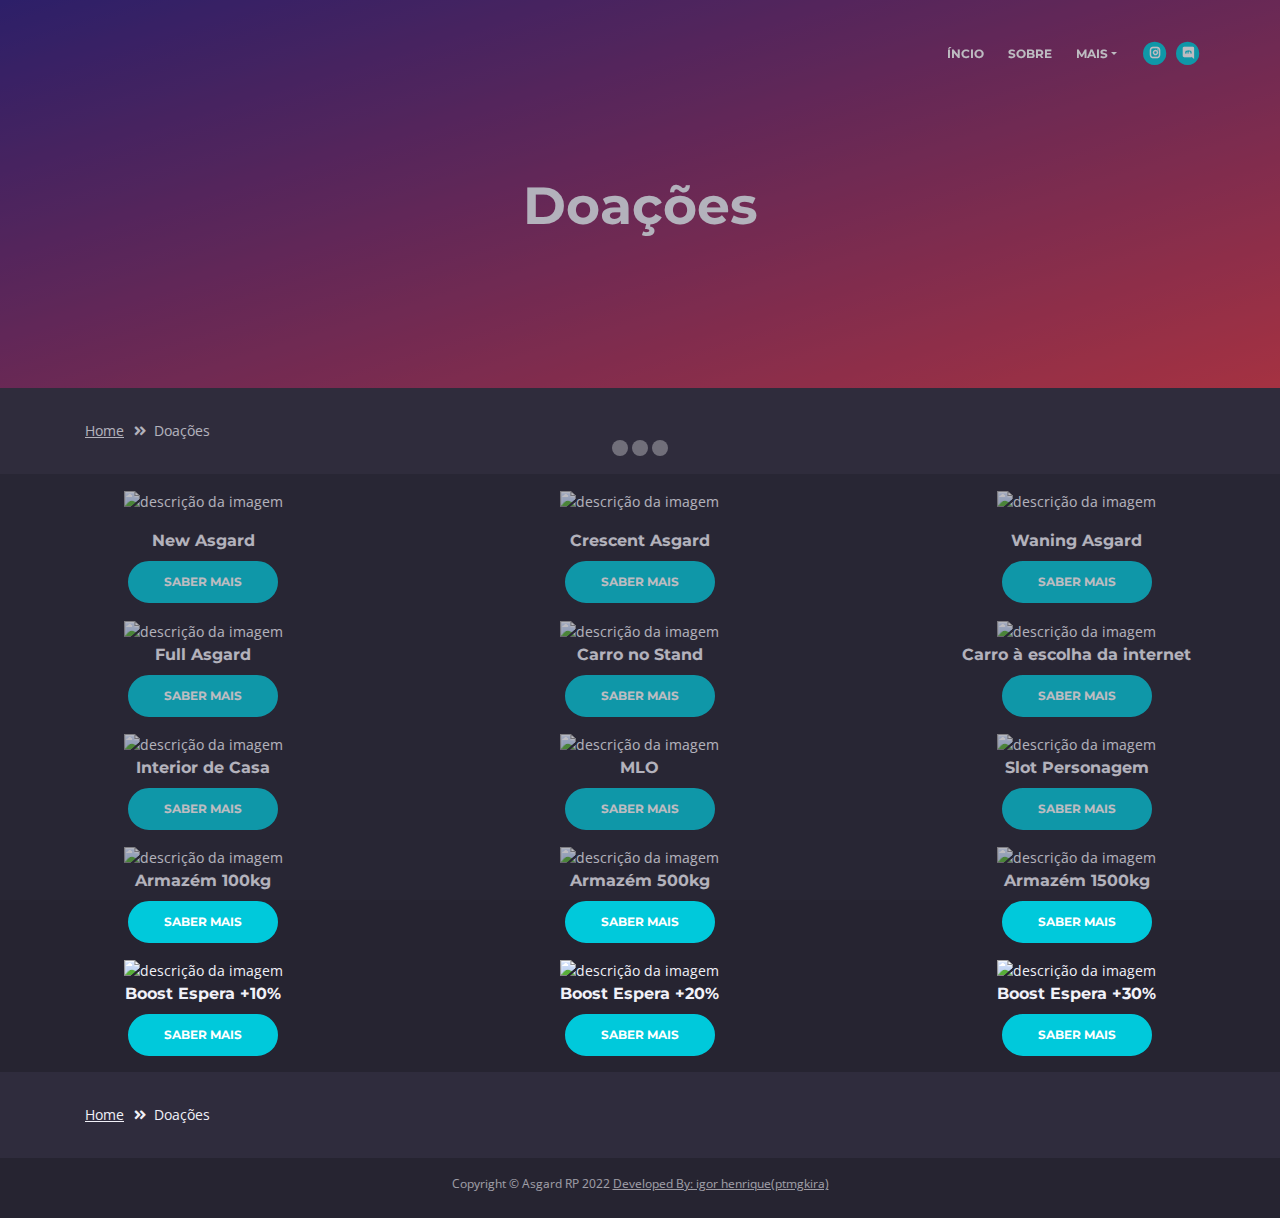
==== commit 2d0e05f5: "fix site" ====
--- a/loja.html
+++ b/loja.html
@@ -5,8 +5,8 @@
     <meta name="viewport" content="width=device-width, initial-scale=1, shrink-to-fit=no">
     
     <!-- SEO Meta Tags -->
-    <meta name="description" content="Moon | Roleplay">
-    <meta name="author" content="Moon | Roleplay">
+    <meta name="description" content="Asgard | Roleplay">
+    <meta name="author" content="Asgard | Roleplay">
 
     <!-- OG Meta Tags to improve the way the post looks when you share the page on LinkedIn, Facebook, Google+ -->
 	<meta property="og:site_name" content="" /> <!-- website name -->
@@ -18,7 +18,7 @@
 	<meta property="og:type" content="article" />
 
     <!-- Website Title -->
-    <title>Moon | Roleplay</title>
+    <title>Asgard | Roleplay</title>
     
     <!-- Styles -->
     <link href="https://fonts.googleapis.com/css?family=Montserrat:400,600,700" rel="stylesheet">
@@ -51,7 +51,7 @@
         <!-- <a class="navbar-brand logo-text page-scroll" href="index.html">Leno</a> -->
 
         <!-- Image Logo -->
-        <a class="navbar-brand logo-image" href="index.html"><img src="images/logo.png" alt="alternative"></a> 
+        <a class="navbar-brand logo-image" href="index.html"></a> 
         
         <!-- Mobile Menu Toggle Button -->
         <button class="navbar-toggler" type="button" data-toggle="collapse" data-target="#navbarsExampleDefault" aria-controls="navbarsExampleDefault" aria-expanded="false" aria-label="Toggle navigation">
@@ -83,13 +83,13 @@
             </ul>
             <span class="nav-item social-icons">
                 <span class="fa-stack">
-                    <a href="https://www.instagram.com/_moonrp_/">
+                    <a href="https://www.instagram.com/asgardrp_oficial/">
                         <i class="fas fa-circle fa-stack-2x"></i>
                         <i class="fab fa-instagram fa-stack-1x"></i>
                     </a>
                 </span>
                 <span class="fa-stack">
-                    <a href="https://discord.gg/9qMwEA4dSq">
+                    <a href="https://discord.gg/pdrbW5aDsn">
                         <i class="fas fa-circle fa-stack-2x"></i>
                         <i class="fab fa-discord fa-stack-1x"></i>
                     </a>
@@ -133,7 +133,7 @@
             <p>
             <p>
             <img src="images/vip10.png" alt="descrição da imagem" style="width:70%">
-            <h6>New Moon</h6>
+            <h6>New Asgard</h6>
             <p>
             <a class="btn-solid-reg popup-with-move-anim" href="#vip10">SABER MAIS</a>
         </div>
@@ -141,7 +141,7 @@
             <p>
             <p>
             <img src="images/vip25.png" alt="descrição da imagem" style="width:70%">
-            <h6>Crescent Moon</h6>
+            <h6>Crescent Asgard</h6>
             <p>
             <a class="btn-solid-reg popup-with-move-anim" href="#vip25">SABER MAIS</a>
         </div>
@@ -149,13 +149,13 @@
             <p>
             <p>
             <img src="images/vip50.png" alt="descrição da imagem" style="width:70%">
-            <h6>Waning Moon</h6>
+            <h6>Waning Asgard</h6>
             <p>
             <a class="btn-solid-reg popup-with-move-anim" href="#vip50">SABER MAIS</a>
         </div>
         <div class="coluna">
             <img src="images/vip100.png" alt="descrição da imagem" style="width:70%">
-            <h6>Full Moon</h6>
+            <h6>Full Asgard</h6>
             <p>
             <a class="btn-solid-reg popup-with-move-anim" href="#vip100">SABER MAIS</a>
         </div>
@@ -245,7 +245,7 @@
                 <img class="img-fluid" src="images/vip10.png" alt="alternative">
             </div>
             <div class="col-lg-6">
-                <h3>New Moon</h3>
+                <h3>New Asgard</h3>
                 <hr>
                 <p>Ninguém se deve sentir obrigado ou coagido a doar.</p>
                 <p>Todos os valores monetários doados serão usados em prol da evolução do servidor e nunca em proveito próprio de qualquer membro da staff.</p>
@@ -266,7 +266,7 @@
                 <img class="img-fluid" src="images/vip25.png" alt="alternative">
             </div>
             <div class="col-lg-6">
-                <h3>Crescent Moon</h3>
+                <h3>Crescent Asgard</h3>
                 <hr>
                 <p>Ninguém se deve sentir obrigado ou coagido a doar.</p>
                 <p>Todos os valores monetários doados serão usados em prol da evolução do servidor e nunca em proveito próprio de qualquer membro da staff.</p>
@@ -289,7 +289,7 @@
                 <img class="img-fluid" src="images/vip50.png" alt="alternative">
             </div>
             <div class="col-lg-6">
-                <h3>Waning Moon</h3>
+                <h3>Waning Asgard</h3>
                 <hr>
                 <p>Ninguém se deve sentir obrigado ou coagido a doar.</p>
                 <p>Todos os valores monetários doados serão usados em prol da evolução do servidor e nunca em proveito próprio de qualquer membro da staff.</p>
@@ -313,7 +313,7 @@
                 <img class="img-fluid" src="images/vip100.png" alt="alternative">
             </div>
             <div class="col-lg-6">
-                <h3>Full Moon</h3>
+                <h3>Full Asgard</h3>
                 <hr>
                 <p>Ninguém se deve sentir obrigado ou coagido a doar.</p>
                 <p>Todos os valores monetários doados serão usados em prol da evolução do servidor e nunca em proveito próprio de qualquer membro da staff.</p>
@@ -610,7 +610,7 @@
         <div class="container">
             <div class="row">
                 <div class="col-lg-12">
-                    <p class="p-small">Copyright © Moon Roleplay 2022 <a href="https://moon-rp.com">Developed By: marcinhu#0001</a></p>
+                    <p class="p-small">Copyright © Asgard RP 2022 <a href="https://github.com/ptmgkira">Developed By: igor henrique(ptmgkira)</a></p>
                 </div> <!-- end of col -->
             </div> <!-- enf of row -->
         </div> <!-- end of container -->
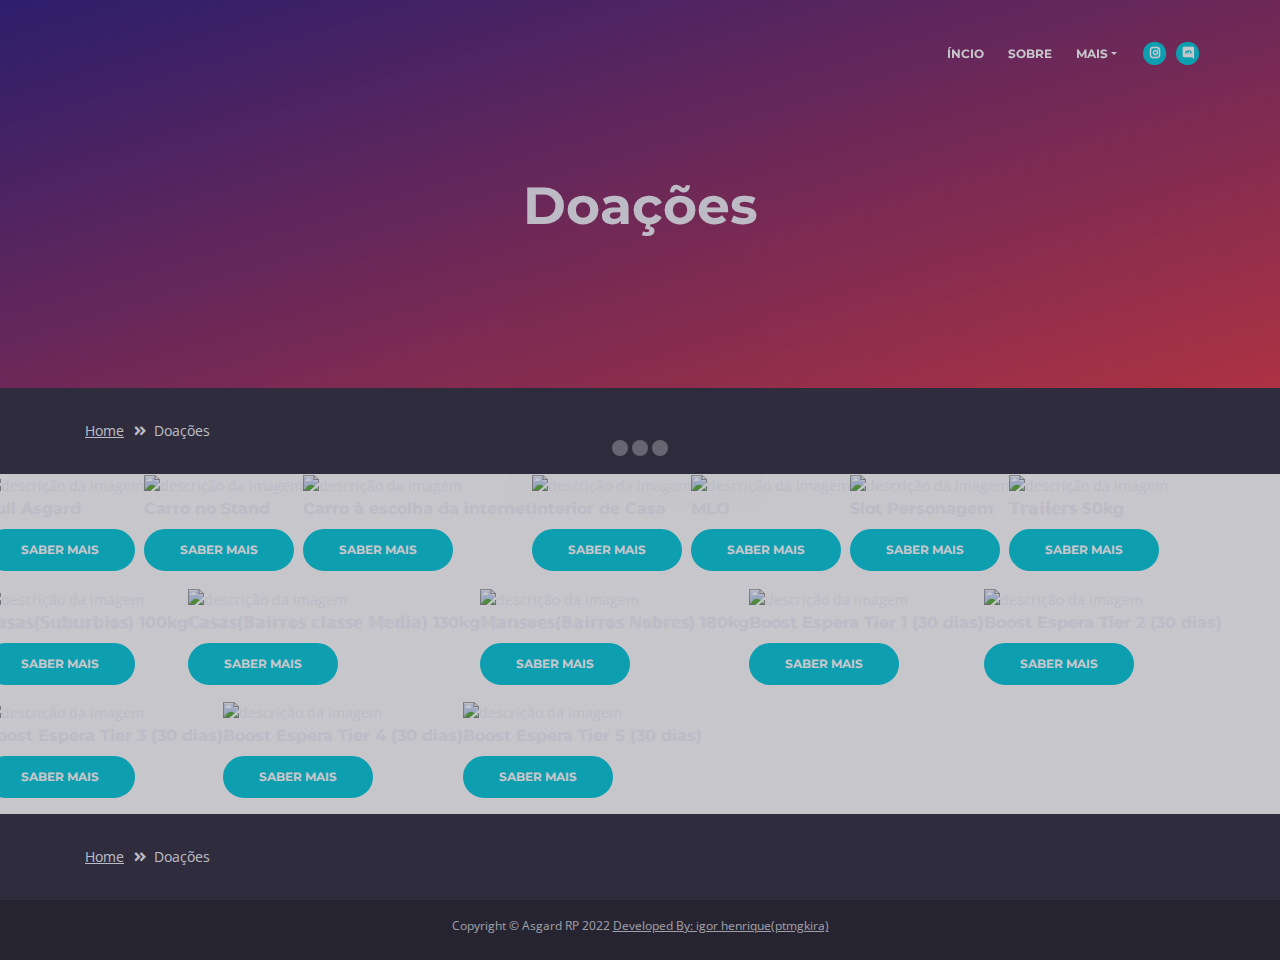
==== commit 5ae5aedb: "Add files via upload" ====
--- a/loja.html
+++ b/loja.html
@@ -1,632 +1,614 @@
-<!DOCTYPE html>
-<html lang="en">
-<head>
-    <meta charset="utf-8">
-    <meta name="viewport" content="width=device-width, initial-scale=1, shrink-to-fit=no">
-    
-    <!-- SEO Meta Tags -->
-    <meta name="description" content="Asgard | Roleplay">
-    <meta name="author" content="Asgard | Roleplay">
-
-    <!-- OG Meta Tags to improve the way the post looks when you share the page on LinkedIn, Facebook, Google+ -->
-	<meta property="og:site_name" content="" /> <!-- website name -->
-	<meta property="og:site" content="" /> <!-- website link -->
-	<meta property="og:title" content=""/> <!-- title shown in the actual shared post -->
-	<meta property="og:description" content="" /> <!-- description shown in the actual shared post -->
-	<meta property="og:image" content="" /> <!-- image link, make sure it's jpg -->
-	<meta property="og:url" content="" /> <!-- where do you want your post to link to -->
-	<meta property="og:type" content="article" />
-
-    <!-- Website Title -->
-    <title>Asgard | Roleplay</title>
-    
-    <!-- Styles -->
-    <link href="https://fonts.googleapis.com/css?family=Montserrat:400,600,700" rel="stylesheet">
-    <link href="https://fonts.googleapis.com/css?family=Open+Sans:400,400i,700,700i" rel="stylesheet">
-    <link href="css/bootstrap.css" rel="stylesheet">
-    <link href="css/fontawesome-all.css" rel="stylesheet">
-    <link href="css/swiper.css" rel="stylesheet">
-	<link href="css/magnific-popup.css" rel="stylesheet">
-	<link href="css/styles.css" rel="stylesheet">
-	
-	<!-- Favicon  -->
-    <link rel="icon" href="images/favicon.png">
-</head>
-<body data-spy="scroll" data-target=".fixed-top">
-    
-    <!-- Preloader -->
-	<div class="spinner-wrapper">
-        <div class="spinner">
-            <div class="bounce1"></div>
-            <div class="bounce2"></div>
-            <div class="bounce3"></div>
-        </div>
-    </div>
-    <!-- end of preloader -->
-    
-
-    <!-- Navigation -->
-    <nav class="navbar navbar-expand-md navbar-dark navbar-custom fixed-top">
-        <!-- Text Logo - Use this if you don't have a graphic logo -->
-        <!-- <a class="navbar-brand logo-text page-scroll" href="index.html">Leno</a> -->
-
-        <!-- Image Logo -->
-        <a class="navbar-brand logo-image" href="index.html"></a> 
-        
-        <!-- Mobile Menu Toggle Button -->
-        <button class="navbar-toggler" type="button" data-toggle="collapse" data-target="#navbarsExampleDefault" aria-controls="navbarsExampleDefault" aria-expanded="false" aria-label="Toggle navigation">
-            <span class="navbar-toggler-awesome fas fa-bars"></span>
-            <span class="navbar-toggler-awesome fas fa-times"></span>
-        </button>
-        <!-- end of mobile menu toggle button -->
-
-        <div class="collapse navbar-collapse" id="navbarsExampleDefault">
-            <ul class="navbar-nav ml-auto">
-                <li class="nav-item">
-                    <a class="nav-link page-scroll" href="index.html#header">ÍNCIO <span class="sr-only">(current)</span></a>
-                </li>
-                <li class="nav-item">
-                    <a class="nav-link page-scroll" href="index.html#features">SOBRE</a>
-                </li>
-
-                <!-- Dropdown Menu -->          
-                <li class="nav-item dropdown">
-                    <a class="nav-link dropdown-toggle page-scroll" href="index.html#details" id="navbarDropdown" role="button" aria-haspopup="true" aria-expanded="false">MAIS</a>
-                    <div class="dropdown-menu" aria-labelledby="navbarDropdown">
-                        <a class="dropdown-item" href="index.html"><span class="item-text">Home</span></a>
-                        <div class="dropdown-items-divide-hr"></div>
-                        <a class="dropdown-item" href="terms-conditions.html"><span class="item-text">Regras</span></a>
-                        <div class="dropdown-items-divide-hr"></div>
-                        <a class="dropdown-item" href="veiculos.html"><span class="item-text">Veículos</span></a>
-                    </div>
-                </li>
-            </ul>
-            <span class="nav-item social-icons">
-                <span class="fa-stack">
-                    <a href="https://www.instagram.com/asgardrp_oficial/">
-                        <i class="fas fa-circle fa-stack-2x"></i>
-                        <i class="fab fa-instagram fa-stack-1x"></i>
-                    </a>
-                </span>
-                <span class="fa-stack">
-                    <a href="https://discord.gg/pdrbW5aDsn">
-                        <i class="fas fa-circle fa-stack-2x"></i>
-                        <i class="fab fa-discord fa-stack-1x"></i>
-                    </a>
-                </span>
-            </span>
-        </div>
-    </nav> <!-- end of navbar -->
-    <!-- end of navigation -->
-
-
-    <!-- Header -->
-    <header id="header" class="ex-header">
-        <div class="container">
-            <div class="row">
-                <div class="col-md-12">
-                    <h1>Doações</h1>
-                </div> <!-- end of col -->
-            </div> <!-- end of row -->
-        </div> <!-- end of container -->
-    </header> <!-- end of ex-header -->
-    <!-- end of header -->
-
-
-    <!-- Breadcrumbs -->
-    <div class="ex-basic-1">
-        <div class="container">
-            <div class="row">
-                <div class="col-lg-12">
-                    <div class="breadcrumbs">
-                        <a href="index.html">Home</a><i class="fa fa-angle-double-right"></i><span>Doações</span>
-                    </div> <!-- end of breadcrumbs -->
-                </div> <!-- end of col -->
-            </div> <!-- end of row -->
-        </div> <!-- end of container -->
-    </div> <!-- end of ex-basic-1 -->
-    <!-- end of breadcrumbs -->
-
-
-    <div class="row">
-        <div class="coluna">
-            <p>
-            <p>
-            <img src="images/vip10.png" alt="descrição da imagem" style="width:70%">
-            <h6>New Asgard</h6>
-            <p>
-            <a class="btn-solid-reg popup-with-move-anim" href="#vip10">SABER MAIS</a>
-        </div>
-          <div class="coluna">
-            <p>
-            <p>
-            <img src="images/vip25.png" alt="descrição da imagem" style="width:70%">
-            <h6>Crescent Asgard</h6>
-            <p>
-            <a class="btn-solid-reg popup-with-move-anim" href="#vip25">SABER MAIS</a>
-        </div>
-        <div class="coluna">
-            <p>
-            <p>
-            <img src="images/vip50.png" alt="descrição da imagem" style="width:70%">
-            <h6>Waning Asgard</h6>
-            <p>
-            <a class="btn-solid-reg popup-with-move-anim" href="#vip50">SABER MAIS</a>
-        </div>
-        <div class="coluna">
-            <img src="images/vip100.png" alt="descrição da imagem" style="width:70%">
-            <h6>Full Asgard</h6>
-            <p>
-            <a class="btn-solid-reg popup-with-move-anim" href="#vip100">SABER MAIS</a>
-        </div>
-        <div class="coluna">
-            <img src="images/CarroStand.png" alt="descrição da imagem" style="width:70%">
-            <h6>Carro no Stand</h6>
-            <p> 
-            <a class="btn-solid-reg popup-with-move-anim" href="#carrostand">SABER MAIS</a>
-        </div>
-        <div class="coluna">
-            <img src="images/CarroExclusivo.png" alt="descrição da imagem" style="width:70%">
-            <h6>Carro à escolha da internet</h6>    
-            <p>
-            <a class="btn-solid-reg popup-with-move-anim" href="#carroexclusivo">SABER MAIS</a>
-        </div>
-        <div class="coluna">
-            <img src="images/Interior.png" alt="descrição da imagem" style="width:70%">
-            <h6>Interior de Casa</h6>  
-            <p>
-            <a class="btn-solid-reg popup-with-move-anim" href="#interiorcasa">SABER MAIS</a>
-        </div>
-        <div class="coluna">
-            <img src="images/MLOExclusivo.png" alt="descrição da imagem" style="width:70%">
-            <h6>MLO</h6> 
-            <p>
-            <a class="btn-solid-reg popup-with-move-anim" href="#mlo">SABER MAIS</a>
-        </div>
-        <div class="coluna">
-            <img src="images/slotpersonagem.png" alt="descrição da imagem" style="width:70%">
-            <h6>Slot Personagem</h6> 
-            <p>
-            <a class="btn-solid-reg popup-with-move-anim" href="#slotpersonagem">SABER MAIS</a>
-        </div>
-        <div class="coluna">
-            <img src="images/armazem100.png" alt="descrição da imagem" style="width:70%">
-            <h6>Armazém 100kg</h6> 
-            <p>
-            <a class="btn-solid-reg popup-with-move-anim" href="#armazem100">SABER MAIS</a>
-        </div>
-        <div class="coluna">
-            <img src="images/armazem500.png" alt="descrição da imagem" style="width:70%">
-            <h6>Armazém 500kg</h6> 
-            <p>
-            <a class="btn-solid-reg popup-with-move-anim" href="#armazem500">SABER MAIS</a>
-        </div>
-        <div class="coluna">
-            <img src="images/armazem1500.png" alt="descrição da imagem" style="width:70%">
-            <h6>Armazém 1500kg</h6> 
-            <p>
-            <a class="btn-solid-reg popup-with-move-anim" href="#armazem1500">SABER MAIS</a>
-        </div>
-        <div class="coluna">
-            <img src="images/fila10.png" alt="descrição da imagem" style="width:70%">
-            <h6>Boost Espera +10%</h6> 
-            <p>
-            <a class="btn-solid-reg popup-with-move-anim" href="#fila10">SABER MAIS</a>
-        </div>
-        <div class="coluna">
-            <img src="images/fila20.png" alt="descrição da imagem" style="width:70%">
-            <h6>Boost Espera +20%</h6> 
-            <p>
-            <a class="btn-solid-reg popup-with-move-anim" href="#fila20">SABER MAIS</a>
-        </div>
-        <div class="coluna">
-            <img src="images/fila30.png" alt="descrição da imagem" style="width:70%">
-            <h6>Boost Espera +30%</h6> 
-            <p>
-            <a class="btn-solid-reg popup-with-move-anim" href="#fila30">SABER MAIS</a>
-        </div>
-    </div>
-
-    <style>
-    .coluna{
-      float: center;
-      width: 33.33%;
-      text-align: center;
-      background: #262431;
-
-    </style>
-
-
-    <!-- VIP 10 € -->
-    <div id="vip10" class="lightbox-basic zoom-anim-dialog mfp-hide">
-        <div class="row">
-            <button title="Fechar (Esc)" type="button" class="mfp-close x-button">×</button>
-            <div class="col-lg-6">
-                <img class="img-fluid" src="images/vip10.png" alt="alternative">
-            </div>
-            <div class="col-lg-6">
-                <h3>New Asgard</h3>
-                <hr>
-                <p>Ninguém se deve sentir obrigado ou coagido a doar.</p>
-                <p>Todos os valores monetários doados serão usados em prol da evolução do servidor e nunca em proveito próprio de qualquer membro da staff.</p>
-                <h4>O que ganhas:</h4>
-                <table>
-                    <tr><td class="icon-cell"><i class="fas fa-arrow-right"></i></td><td>25.000€</td></tr>
-                    <tr><td class="icon-cell"><i class="fas fa-arrow-right"></i></td><td>Tag personalizada no discord</td></tr>
-                </table>
-            </div>
-        </div>
-    </div>
-
-    <!-- VIP 25 € -->
-    <div id="vip25" class="lightbox-basic zoom-anim-dialog mfp-hide">
-        <div class="row">
-            <button title="Fechar (Esc)" type="button" class="mfp-close x-button">×</button>
-            <div class="col-lg-6">
-                <img class="img-fluid" src="images/vip25.png" alt="alternative">
-            </div>
-            <div class="col-lg-6">
-                <h3>Crescent Asgard</h3>
-                <hr>
-                <p>Ninguém se deve sentir obrigado ou coagido a doar.</p>
-                <p>Todos os valores monetários doados serão usados em prol da evolução do servidor e nunca em proveito próprio de qualquer membro da staff.</p>
-                <h4>O que ganhas:</h4>
-                <table>
-                    <tr><td class="icon-cell"><i class="fas fa-arrow-right"></i></td><td>75.000€</td></tr>
-                    <tr><td class="icon-cell"><i class="fas fa-arrow-right"></i></td><td>Tag personalizada no discord</td></tr>
-                    <tr><td class="icon-cell"><i class="fas fa-arrow-right"></i></td><td>Veículo no stand até 100.000€</td></tr>
-                    <tr><td class="icon-cell"><i class="fas fa-arrow-right"></i></td><td>+15% de boost na fila de espera</td></tr>
-                </table>
-            </div>
-        </div>
-    </div>
-
-    <!-- VIP 50 € -->
-    <div id="vip50" class="lightbox-basic zoom-anim-dialog mfp-hide">
-        <div class="row">
-            <button title="Fechar (Esc)" type="button" class="mfp-close x-button">×</button>
-            <div class="col-lg-6">
-                <img class="img-fluid" src="images/vip50.png" alt="alternative">
-            </div>
-            <div class="col-lg-6">
-                <h3>Waning Asgard</h3>
-                <hr>
-                <p>Ninguém se deve sentir obrigado ou coagido a doar.</p>
-                <p>Todos os valores monetários doados serão usados em prol da evolução do servidor e nunca em proveito próprio de qualquer membro da staff.</p>
-                <h4>O que ganhas:</h4>
-                <table>
-                    <tr><td class="icon-cell"><i class="fas fa-arrow-right"></i></td><td>200.000€</td></tr>
-                    <tr><td class="icon-cell"><i class="fas fa-arrow-right"></i></td><td>Tag personalizada no discord</td></tr>
-                    <tr><td class="icon-cell"><i class="fas fa-arrow-right"></i></td><td>Veículo no stand até 200.000€</td></tr>
-                    <tr><td class="icon-cell"><i class="fas fa-arrow-right"></i></td><td>+30% de boost na fila de espera</td></tr>
-                    <tr><td class="icon-cell"><i class="fas fa-arrow-right"></i></td><td>+1 Slots de personagem</td></tr>
-                </table>
-            </div>
-        </div>
-    </div>
-
-    <!-- VIP 100 € -->
-    <div id="vip100" class="lightbox-basic zoom-anim-dialog mfp-hide">
-        <div class="row">
-            <button title="Fechar (Esc)" type="button" class="mfp-close x-button">×</button>
-            <div class="col-lg-6">
-                <img class="img-fluid" src="images/vip100.png" alt="alternative">
-            </div>
-            <div class="col-lg-6">
-                <h3>Full Asgard</h3>
-                <hr>
-                <p>Ninguém se deve sentir obrigado ou coagido a doar.</p>
-                <p>Todos os valores monetários doados serão usados em prol da evolução do servidor e nunca em proveito próprio de qualquer membro da staff.</p>
-                <h4>O que ganhas:</h4>
-                <table>
-                    <tr><td class="icon-cell"><i class="fas fa-arrow-right"></i></td><td>350.000€</td></tr>
-                    <tr><td class="icon-cell"><i class="fas fa-arrow-right"></i></td><td>Tag personalizada no discord</td></tr>
-                    <tr><td class="icon-cell"><i class="fas fa-arrow-right"></i></td><td>Veículo à escolha da internet</td></tr>
-                    <tr><td class="icon-cell"><i class="fas fa-arrow-right"></i></td><td>+50% de boost na fila de espera</td></tr>
-                    <tr><td class="icon-cell"><i class="fas fa-arrow-right"></i></td><td>+2 Slots de personagem</td></tr>
-                </table>
-            </div>
-        </div>
-    </div>
-
-    <!-- Carro Stand -->
-    <div id="carrostand" class="lightbox-basic zoom-anim-dialog mfp-hide">
-        <div class="row">
-            <button title="Fechar (Esc)" type="button" class="mfp-close x-button">×</button>
-            <div class="col-lg-6">
-                <img class="img-fluid" src="images/CarroStand.png" alt="alternative">
-            </div>
-            <div class="col-lg-6">
-                <h3>Carro do Stand</h3>
-                <hr>
-                <p>Ninguém se deve sentir obrigado ou coagido a doar.</p>
-                <p>Todos os valores monetários doados serão usados em prol da evolução do servidor e nunca em proveito próprio de qualquer membro da staff.</p>
-                <h4>O que ganhas:</h4>
-                <table>
-                    <tr><td class="icon-cell"><i class="fas fa-arrow-right"></i></td><td>Um veículo à tua escolha até 150.000€.</td></tr>
-                </table>
-            </div>
-        </div>
-    </div>
-
-    <!-- Carro Exclusivo -->
-    <div id="carroexclusivo" class="lightbox-basic zoom-anim-dialog mfp-hide">
-        <div class="row">
-            <button title="Fechar (Esc)" type="button" class="mfp-close x-button">×</button>
-            <div class="col-lg-6">
-                <img class="img-fluid" src="images/CarroExclusivo.png" alt="alternative">
-            </div>
-            <div class="col-lg-6">
-                <h3>Carro Exclusivo</h3>
-                <hr>
-                <p>Ninguém se deve sentir obrigado ou coagido a doar.</p>
-                <p>Todos os valores monetários doados serão usados em prol da evolução do servidor e nunca em proveito próprio de qualquer membro da staff.</p>
-                <h4>O que ganhas:</h4>
-                <table>
-                    <tr><td class="icon-cell"><i class="fas fa-arrow-right"></i></td><td>Um veículo à tua escolha da internet.</td></tr>
-                </table>
-            </div>
-        </div>
-    </div>
-
-    <!-- Interior Casa -->
-    <div id="interiorcasa" class="lightbox-basic zoom-anim-dialog mfp-hide">
-        <div class="row">
-            <button title="Fechar (Esc)" type="button" class="mfp-close x-button">×</button>
-            <div class="col-lg-6">
-                <img class="img-fluid" src="images/Interior.png" alt="alternative">
-            </div>
-            <div class="col-lg-6">
-                <h3>Interior de Casa</h3>
-                <hr>
-                <p>Ninguém se deve sentir obrigado ou coagido a doar.</p>
-                <p>Todos os valores monetários doados serão usados em prol da evolução do servidor e nunca em proveito próprio de qualquer membro da staff.</p>
-                <h4>O que ganhas:</h4>
-                <table>
-                    <tr><td class="icon-cell"><i class="fas fa-arrow-right"></i></td><td>Um interior à tua escolha disponível no jogo.</td></tr>
-                </table>
-            </div>
-        </div>
-    </div>
-
-    <!-- MLO -->
-    <div id="mlo" class="lightbox-basic zoom-anim-dialog mfp-hide">
-        <div class="row">
-            <button title="Fechar (Esc)" type="button" class="mfp-close x-button">×</button>
-            <div class="col-lg-6">
-                <img class="img-fluid" src="images/MLOExclusivo.png" alt="alternative">
-            </div>
-            <div class="col-lg-6">
-                <h3>MLO</h3>
-                <hr>
-                <p>Ninguém se deve sentir obrigado ou coagido a doar.</p>
-                <p>Todos os valores monetários doados serão usados em prol da evolução do servidor e nunca em proveito próprio de qualquer membro da staff.</p>
-                <h4>O que ganhas:</h4>
-                <table>
-                    <tr><td class="icon-cell"><i class="fas fa-arrow-right"></i></td><td>Uma casa à tua escolha da internet. ( Com ou sem interior )</td></tr>
-                </table>
-            </div>
-        </div>
-    </div>
-
-    <!-- Slot Personagem -->
-    <div id="slotpersonagem" class="lightbox-basic zoom-anim-dialog mfp-hide">
-        <div class="row">
-            <button title="Fechar (Esc)" type="button" class="mfp-close x-button">×</button>
-            <div class="col-lg-6">
-                <img class="img-fluid" src="images/slotpersonagem.png" alt="alternative">
-            </div>
-            <div class="col-lg-6">
-                <h3>Slot Personagem</h3>
-                <hr>
-                <p>Ninguém se deve sentir obrigado ou coagido a doar.</p>
-                <p>Todos os valores monetários doados serão usados em prol da evolução do servidor e nunca em proveito próprio de qualquer membro da staff.</p>
-                <h4>O que ganhas:</h4>
-                <table>
-                    <tr><td class="icon-cell"><i class="fas fa-arrow-right"></i></td><td>+1 Slot para criares uma nova personagem.</td></tr>
-                </table>
-            </div>
-        </div>
-    </div>
-
-    <!-- Armazem 100kg -->
-    <div id="armazem100" class="lightbox-basic zoom-anim-dialog mfp-hide">
-        <div class="row">
-            <button title="Fechar (Esc)" type="button" class="mfp-close x-button">×</button>
-            <div class="col-lg-6">
-                <img class="img-fluid" src="images/armazem100.png" alt="alternative">
-            </div>
-            <div class="col-lg-6">
-                <h3>Armazém de 100kg</h3>
-                <hr>
-                <p>Ninguém se deve sentir obrigado ou coagido a doar.</p>
-                <p>Todos os valores monetários doados serão usados em prol da evolução do servidor e nunca em proveito próprio de qualquer membro da staff.</p>
-                <h4>O que ganhas:</h4>
-                <table>
-                    <tr><td class="icon-cell"><i class="fas fa-arrow-right"></i></td><td>Um armazém/garagem com espaço até 100kg.</td></tr>
-                </table>
-            </div>
-        </div>
-    </div>
-
-    <!-- Armazem 500kg -->
-    <div id="armazem500" class="lightbox-basic zoom-anim-dialog mfp-hide">
-        <div class="row">
-            <button title="Fechar (Esc)" type="button" class="mfp-close x-button">×</button>
-            <div class="col-lg-6">
-                <img class="img-fluid" src="images/armazem500.png" alt="alternative">
-            </div>
-            <div class="col-lg-6">
-                <h3>Armazém de 500kg</h3>
-                <hr>
-                <p>Ninguém se deve sentir obrigado ou coagido a doar.</p>
-                <p>Todos os valores monetários doados serão usados em prol da evolução do servidor e nunca em proveito próprio de qualquer membro da staff.</p>
-                <h4>O que ganhas:</h4>
-                <table>
-                    <tr><td class="icon-cell"><i class="fas fa-arrow-right"></i></td><td>Um armazém/garagem com espaço até 500kg.</td></tr>
-                </table>
-            </div>
-        </div>
-    </div>
-
-    <!-- Armazem 1500kg -->
-    <div id="armazem1500" class="lightbox-basic zoom-anim-dialog mfp-hide">
-        <div class="row">
-            <button title="Fechar (Esc)" type="button" class="mfp-close x-button">×</button>
-            <div class="col-lg-6">
-                <img class="img-fluid" src="images/armazem1500.png" alt="alternative">
-            </div>
-            <div class="col-lg-6">
-                <h3>Armazém de 1500kg</h3>
-                <hr>
-                <p>Ninguém se deve sentir obrigado ou coagido a doar.</p>
-                <p>Todos os valores monetários doados serão usados em prol da evolução do servidor e nunca em proveito próprio de qualquer membro da staff.</p>
-                <h4>O que ganhas:</h4>
-                <table>
-                    <tr><td class="icon-cell"><i class="fas fa-arrow-right"></i></td><td>Um armazém/garagem com espaço até 1500kg.</td></tr>
-                </table>
-            </div>
-        </div>
-    </div>
-
-    <!-- Boos +10% -->
-    <div id="fila10" class="lightbox-basic zoom-anim-dialog mfp-hide">
-        <div class="row">
-            <button title="Fechar (Esc)" type="button" class="mfp-close x-button">×</button>
-            <div class="col-lg-6">
-                <img class="img-fluid" src="images/fila10.png" alt="alternative">
-            </div>
-            <div class="col-lg-6">
-                <h3>Boost Espera +10%</h3>
-                <hr>
-                <p>Ninguém se deve sentir obrigado ou coagido a doar.</p>
-                <p>Todos os valores monetários doados serão usados em prol da evolução do servidor e nunca em proveito próprio de qualquer membro da staff.</p>
-                <h4>O que ganhas:</h4>
-                <table>
-                    <tr><td class="icon-cell"><i class="fas fa-arrow-right"></i></td><td>+10% Prioridade na fila de espera.</td></tr>
-                </table>
-            </div>
-        </div>
-    </div>
-
-    <!-- Boos +20% -->
-    <div id="fila20" class="lightbox-basic zoom-anim-dialog mfp-hide">
-        <div class="row">
-            <button title="Fechar (Esc)" type="button" class="mfp-close x-button">×</button>
-            <div class="col-lg-6">
-                <img class="img-fluid" src="images/fila20.png" alt="alternative">
-            </div>
-            <div class="col-lg-6">
-                <h3>Boost Espera +10%</h3>
-                <hr>
-                <p>Ninguém se deve sentir obrigado ou coagido a doar.</p>
-                <p>Todos os valores monetários doados serão usados em prol da evolução do servidor e nunca em proveito próprio de qualquer membro da staff.</p>
-                <h4>O que ganhas:</h4>
-                <table>
-                    <tr><td class="icon-cell"><i class="fas fa-arrow-right"></i></td><td>+20% Prioridade na fila de espera.</td></tr>
-                </table>
-            </div>
-        </div>
-    </div>
-
-    <!-- Boos +30% -->
-    <div id="fila30" class="lightbox-basic zoom-anim-dialog mfp-hide">
-        <div class="row">
-            <button title="Fechar (Esc)" type="button" class="mfp-close x-button">×</button>
-            <div class="col-lg-6">
-                <img class="img-fluid" src="images/fila30.png" alt="alternative">
-            </div>
-            <div class="col-lg-6">
-                <h3>Boost Espera +10%</h3>
-                <hr>
-                <p>Ninguém se deve sentir obrigado ou coagido a doar.</p>
-                <p>Todos os valores monetários doados serão usados em prol da evolução do servidor e nunca em proveito próprio de qualquer membro da staff.</p>
-                <h4>O que ganhas:</h4>
-                <table>
-                    <tr><td class="icon-cell"><i class="fas fa-arrow-right"></i></td><td>+30% Prioridade na fila de espera.</td></tr>
-                </table>
-            </div>
-        </div>
-    </div>
-
-
-
-
-
-
-
-
-
-
-
-
-
-
-
-
-
-
-
-
-
-
-
-
-
-
-
-
-
-
-
-
-
-
-
-
-
-
-
-
-    <!-- Breadcrumbs -->
-    <div class="ex-basic-1">
-        <div class="container">
-            <div class="row">
-                <div class="col-lg-12">
-                    <div class="breadcrumbs">
-                        <a href="index.html">Home</a><i class="fa fa-angle-double-right"></i><span>Doações</span>
-                    </div> <!-- end of breadcrumbs -->
-                </div> <!-- end of col -->
-            </div> <!-- end of row -->
-        </div> <!-- end of container -->
-    </div> <!-- end of ex-basic-1 -->
-    <!-- end of breadcrumbs -->
-
-
-
-
-    <!-- Copyright -->
-    <div class="copyright">
-        <div class="container">
-            <div class="row">
-                <div class="col-lg-12">
-                    <p class="p-small">Copyright © Asgard RP 2022 <a href="https://github.com/ptmgkira">Developed By: igor henrique(ptmgkira)</a></p>
-                </div> <!-- end of col -->
-            </div> <!-- enf of row -->
-        </div> <!-- end of container -->
-    </div> <!-- end of copyright --> 
-    <!-- end of copyright -->
-    
-    	
-    <!-- Scripts -->
-    <script src="js/jquery.min.js"></script> <!-- jQuery for Bootstrap's JavaScript plugins -->
-    <script src="js/popper.min.js"></script> <!-- Popper tooltip library for Bootstrap -->
-    <script src="js/bootstrap.min.js"></script> <!-- Bootstrap framework -->
-    <script src="js/jquery.easing.min.js"></script> <!-- jQuery Easing for smooth scrolling between anchors -->
-    <script src="js/swiper.min.js"></script> <!-- Swiper for image and text sliders -->
-    <script src="js/jquery.magnific-popup.js"></script> <!-- Magnific Popup for lightboxes -->
-    <script src="js/morphext.min.js"></script> <!-- Morphtext rotating text in the header -->
-    <script src="js/validator.min.js"></script> <!-- Validator.js - Bootstrap plugin that validates forms -->
-    <script src="js/scripts.js"></script> <!-- Custom scripts -->
-</body>
+<!DOCTYPE html>
+<html lang="en">
+<head>
+    <meta charset="utf-8">
+    <meta name="viewport" content="width=device-width, initial-scale=1, shrink-to-fit=no">
+    
+    <!-- SEO Meta Tags -->
+    <meta name="description" content="Asgard | Roleplay">
+    <meta name="author" content="Asgard | Roleplay">
+
+    <!-- OG Meta Tags to improve the way the post looks when you share the page on LinkedIn, Facebook, Google+ -->
+	<meta property="og:site_name" content="" /> <!-- website name -->
+	<meta property="og:site" content="" /> <!-- website link -->
+	<meta property="og:title" content=""/> <!-- title shown in the actual shared post -->
+	<meta property="og:description" content="" /> <!-- description shown in the actual shared post -->
+	<meta property="og:image" content="" /> <!-- image link, make sure it's jpg -->
+	<meta property="og:url" content="" /> <!-- where do you want your post to link to -->
+	<meta property="og:type" content="article" />
+
+    <!-- Website Title -->
+    <title>Asgard | Roleplay</title>
+    
+    <!-- Styles -->
+    <link href="https://fonts.googleapis.com/css?family=Montserrat:400,600,700" rel="stylesheet">
+    <link href="https://fonts.googleapis.com/css?family=Open+Sans:400,400i,700,700i" rel="stylesheet">
+    <link href="css/bootstrap.css" rel="stylesheet">
+    <link href="css/fontawesome-all.css" rel="stylesheet">
+    <link href="css/swiper.css" rel="stylesheet">
+	<link href="css/magnific-popup.css" rel="stylesheet">
+	<link href="css/styles.css" rel="stylesheet">
+	
+	<!-- Favicon  -->
+    <link rel="icon" href="images/favicon.png">
+</head>
+<body data-spy="scroll" data-target=".fixed-top">
+    
+    <!-- Preloader -->
+	<div class="spinner-wrapper">
+        <div class="spinner">
+            <div class="bounce1"></div>
+            <div class="bounce2"></div>
+            <div class="bounce3"></div>
+        </div>
+    </div>
+    <!-- end of preloader -->
+    
+
+    <!-- Navigation -->
+    <nav class="navbar navbar-expand-md navbar-dark navbar-custom fixed-top">
+        <!-- Text Logo - Use this if you don't have a graphic logo -->
+        <!-- <a class="navbar-brand logo-text page-scroll" href="index.html">Leno</a> -->
+
+        <!-- Image Logo -->
+        <a class="navbar-brand logo-image" href="index.html"></a> 
+        
+        <!-- Mobile Menu Toggle Button -->
+        <button class="navbar-toggler" type="button" data-toggle="collapse" data-target="#navbarsExampleDefault" aria-controls="navbarsExampleDefault" aria-expanded="false" aria-label="Toggle navigation">
+            <span class="navbar-toggler-awesome fas fa-bars"></span>
+            <span class="navbar-toggler-awesome fas fa-times"></span>
+        </button>
+        <!-- end of mobile menu toggle button -->
+
+        <div class="collapse navbar-collapse" id="navbarsExampleDefault">
+            <ul class="navbar-nav ml-auto">
+                <li class="nav-item">
+                    <a class="nav-link page-scroll" href="index.html#header">ÍNCIO <span class="sr-only">(current)</span></a>
+                </li>
+                <li class="nav-item">
+                    <a class="nav-link page-scroll" href="index.html#features">SOBRE</a>
+                </li>
+
+                <!-- Dropdown Menu -->          
+                <li class="nav-item dropdown">
+                    <a class="nav-link dropdown-toggle page-scroll" href="index.html#details" id="navbarDropdown" role="button" aria-haspopup="true" aria-expanded="false">MAIS</a>
+                    <div class="dropdown-menu" aria-labelledby="navbarDropdown">
+                        <a class="dropdown-item" href="index.html"><span class="item-text">Home</span></a>
+                        <div class="dropdown-items-divide-hr"></div>
+                        <a class="dropdown-item" href="terms-conditions.html"><span class="item-text">Regras</span></a>
+                        <div class="dropdown-items-divide-hr"></div>
+                        <a class="dropdown-item" href="veiculos.html"><span class="item-text">Veículos</span></a>
+                    </div>
+                </li>
+            </ul>
+            <span class="nav-item social-icons">
+                <span class="fa-stack">
+                    <a href="https://www.instagram.com/asgardrp_oficial/">
+                        <i class="fas fa-circle fa-stack-2x"></i>
+                        <i class="fab fa-instagram fa-stack-1x"></i>
+                    </a>
+                </span>
+                <span class="fa-stack">
+                    <a href="https://discord.gg/pdrbW5aDsn">
+                        <i class="fas fa-circle fa-stack-2x"></i>
+                        <i class="fab fa-discord fa-stack-1x"></i>
+                    </a>
+                </span>
+            </span>
+        </div>
+    </nav> <!-- end of navbar -->
+    <!-- end of navigation -->
+
+
+    <!-- Header -->
+    <header id="header" class="ex-header">
+        <div class="container">
+            <div class="row">
+                <div class="col-md-12">
+                    <h1>Doações</h1>
+                </div> <!-- end of col -->
+            </div> <!-- end of row -->
+        </div> <!-- end of container -->
+    </header> <!-- end of ex-header -->
+    <!-- end of header -->
+
+
+    <!-- Breadcrumbs -->
+    <div class="ex-basic-1">
+        <div class="container">
+            <div class="row">
+                <div class="col-lg-12">
+                    <div class="breadcrumbs">
+                        <a href="index.html">Home</a><i class="fa fa-angle-double-right"></i><span>Doações</span>
+                    </div> <!-- end of breadcrumbs -->
+                </div> <!-- end of col -->
+            </div> <!-- end of row -->
+        </div> <!-- end of container -->
+    </div> <!-- end of ex-basic-1 -->
+    <!-- end of breadcrumbs -->
+
+
+    <div class="row">
+        <div class="coluna">
+            <img src="images/vip100.png" alt="descrição da imagem" style="width:70%">
+            <h6>Full Asgard</h6>
+            <p>
+            <a class="btn-solid-reg popup-with-move-anim" href="#vip100">SABER MAIS</a>
+        </div>
+        <div class="coluna">
+            <img src="images/CarroStand.png" alt="descrição da imagem" style="width:70%">
+            <h6>Carro no Stand</h6>
+            <p> 
+            <a class="btn-solid-reg popup-with-move-anim" href="#carrostand">SABER MAIS</a>
+        </div>
+        <div class="coluna">
+            <img src="images/CarroExclusivo.png" alt="descrição da imagem" style="width:70%">
+            <h6>Carro à escolha da internet</h6>    
+            <p>
+            <a class="btn-solid-reg popup-with-move-anim" href="#carroexclusivo">SABER MAIS</a>
+        </div>
+        <div class="coluna">
+            <img src="images/Interior.png" alt="descrição da imagem" style="width:70%">
+            <h6>Interior de Casa</h6>  
+            <p>
+            <a class="btn-solid-reg popup-with-move-anim" href="#interiorcasa">SABER MAIS</a>
+        </div>
+        <div class="coluna">
+            <img src="images/MLOExclusivo.png" alt="descrição da imagem" style="width:70%">
+            <h6>MLO</h6> 
+            <p>
+            <a class="btn-solid-reg popup-with-move-anim" href="#mlo">SABER MAIS</a>
+        </div>
+        <div class="coluna">
+            <img src="images/slotpersonagem.png" alt="descrição da imagem" style="width:70%">
+            <h6>Slot Personagem</h6> 
+            <p>
+            <a class="btn-solid-reg popup-with-move-anim" href="#slotpersonagem">SABER MAIS</a>
+        </div>
+        <div class="coluna">
+            <img src="images/𝕋𝕣𝕒𝕚𝕝𝕖𝕣𝕤.png" alt="descrição da imagem" style="width:70%">
+            <h6>𝕋𝕣𝕒𝕚𝕝𝕖𝕣𝕤 50kg</h6> 
+            <p>
+            <a class="btn-solid-reg popup-with-move-anim" href="#armazem100">SABER MAIS</a>
+        </div>
+        <div class="coluna">
+            <img src="images/ℂ𝕒𝕤𝕒𝕤(𝕊𝕦𝕓𝕦𝕣𝕓𝕚𝕠𝕤).png" alt="descrição da imagem" style="width:70%">
+            <h6>ℂ𝕒𝕤𝕒𝕤(𝕊𝕦𝕓𝕦𝕣𝕓𝕚𝕠𝕤) 100kg</h6> 
+            <p>
+            <a class="btn-solid-reg popup-with-move-anim" href="#armazem500">SABER MAIS</a>
+        </div>
+        <div class="coluna">
+            <img src="images/ℂ𝕒𝕤𝕒𝕤(𝔹𝕒𝕚𝕣𝕣𝕠𝕤 𝕔𝕝𝕒𝕤𝕤𝕖 𝕄𝕖𝕕𝕚𝕒).png" alt="descrição da imagem" style="width:70%">
+            <h6>ℂ𝕒𝕤𝕒𝕤(𝔹𝕒𝕚𝕣𝕣𝕠𝕤 𝕔𝕝𝕒𝕤𝕤𝕖 𝕄𝕖𝕕𝕚𝕒) 130kg</h6> 
+            <p>
+            <a class="btn-solid-reg popup-with-move-anim" href="#armazem1500">SABER MAIS</a>
+        </div>
+        <div class="coluna">
+            <img src="images/𝕄𝕒𝕟𝕤𝕠𝕖𝕤(𝔹𝕒𝕚𝕣𝕣𝕠𝕤 ℕ𝕠𝕓𝕣𝕖𝕤).png" alt="descrição da imagem" style="width:70%">
+            <h6>𝕄𝕒𝕟𝕤𝕠𝕖𝕤(𝔹𝕒𝕚𝕣𝕣𝕠𝕤 ℕ𝕠𝕓𝕣𝕖𝕤) 180kg</h6> 
+            <p>
+            <a class="btn-solid-reg popup-with-move-anim" href="#armazem1500">SABER MAIS</a>
+        </div>
+        <div class="coluna">
+            <img src="images/fila10.png" alt="descrição da imagem" style="width:70%">
+            <h6>Boost Espera Tier 1 (30 dias)</h6> 
+            <p>
+            <a class="btn-solid-reg popup-with-move-anim" href="#tier1">SABER MAIS</a>
+        </div>
+        <div class="coluna">
+            <img src="images/fila20.png" alt="descrição da imagem" style="width:70%">
+            <h6>Boost Espera Tier 2 (30 dias)</h6> 
+            <p>
+            <a class="btn-solid-reg popup-with-move-anim" href="#tier2">SABER MAIS</a>
+        </div>
+        <div class="coluna">
+            <img src="images/fila30.png" alt="descrição da imagem" style="width:70%">
+            <h6>Boost Espera Tier 3 (30 dias)</h6> 
+            <p>
+            <a class="btn-solid-reg popup-with-move-anim" href="#tier3">SABER MAIS</a>
+        </div>
+        <div class="coluna">
+            <img src="images/fila30.png" alt="descrição da imagem" style="width:70%">
+            <h6>Boost Espera Tier 4 (30 dias)</h6> 
+            <p>
+            <a class="btn-solid-reg popup-with-move-anim" href="#tier4">SABER MAIS</a>
+        </div>
+        <div class="coluna">
+            <img src="images/fila30.png" alt="descrição da imagem" style="width:70%">
+            <h6>Boost Espera Tier 5 (30 dias)</h6> 
+            <p>
+            <a class="btn-solid-reg popup-with-move-anim" href="#tier5">SABER MAIS</a>
+        </div>
+    </div>
+
+    <style>
+
+    
+        </style>
+
+
+
+
+    <!-- VIP 100 € -->
+    <div id="vip100" class="lightbox-basic zoom-anim-dialog mfp-hide">
+        <div class="row">
+            <button title="Fechar (Esc)" type="button" class="mfp-close x-button">×</button>
+            <div class="col-lg-6">
+                <img class="img-fluid" src="images/vip100.png" alt="alternative">
+            </div>
+            <div class="col-lg-6">
+                <h3>Full Asgard</h3>
+                <hr>
+                <p>Ninguém se deve sentir obrigado ou coagido a doar.</p>
+                <p>Todos os valores monetários doados serão usados em prol da evolução do servidor e nunca em proveito próprio de qualquer membro da staff.</p>
+                <h4>O que ganhas:</h4>
+                <table>
+                    <tr><td class="icon-cell"><i class="fas fa-arrow-right"></i></td><td>350.000€</td></tr>
+                    <tr><td class="icon-cell"><i class="fas fa-arrow-right"></i></td><td>Tag personalizada no discord</td></tr>
+                    <tr><td class="icon-cell"><i class="fas fa-arrow-right"></i></td><td>Veículo à escolha da internet</td></tr>
+                    <tr><td class="icon-cell"><i class="fas fa-arrow-right"></i></td><td>+50% de boost na fila de espera</td></tr>
+                    <tr><td class="icon-cell"><i class="fas fa-arrow-right"></i></td><td>+2 Slots de personagem</td></tr>
+                </table>
+            </div>
+        </div>
+    </div>
+
+    <!-- Carro Stand -->
+    <div id="carrostand" class="lightbox-basic zoom-anim-dialog mfp-hide">
+        <div class="row">
+            <button title="Fechar (Esc)" type="button" class="mfp-close x-button">×</button>
+            <div class="col-lg-6">
+                <img class="img-fluid" src="images/CarroStand.png" alt="alternative">
+            </div>
+            <div class="col-lg-6">
+                <h3>Carro do Stand</h3>
+                <hr>
+                <p>Ninguém se deve sentir obrigado ou coagido a doar.</p>
+                <p>Todos os valores monetários doados serão usados em prol da evolução do servidor e nunca em proveito próprio de qualquer membro da staff.</p>
+                <h4>O que ganhas:</h4>
+                <table>
+                    <tr><td class="icon-cell"><i class="fas fa-arrow-right"></i></td><td>Um veículo à tua escolha até 150.000€.</td></tr>
+                </table>
+            </div>
+        </div>
+    </div>
+
+    <!-- Carro Exclusivo -->
+    <div id="carroexclusivo" class="lightbox-basic zoom-anim-dialog mfp-hide">
+        <div class="row">
+            <button title="Fechar (Esc)" type="button" class="mfp-close x-button">×</button>
+            <div class="col-lg-6">
+                <img class="img-fluid" src="images/CarroExclusivo.png" alt="alternative">
+            </div>
+            <div class="col-lg-6">
+                <h3>Carro Exclusivo</h3>
+                <hr>
+                <p>Ninguém se deve sentir obrigado ou coagido a doar.</p>
+                <p>Todos os valores monetários doados serão usados em prol da evolução do servidor e nunca em proveito próprio de qualquer membro da staff.</p>
+                <h4>O que ganhas:</h4>
+                <table>
+                    <tr><td class="icon-cell"><i class="fas fa-arrow-right"></i></td><td>Um veículo à tua escolha da internet.</td></tr>
+                </table>
+            </div>
+        </div>
+    </div>
+
+    <!-- Interior Casa -->
+    <div id="interiorcasa" class="lightbox-basic zoom-anim-dialog mfp-hide">
+        <div class="row">
+            <button title="Fechar (Esc)" type="button" class="mfp-close x-button">×</button>
+            <div class="col-lg-6">
+                <img class="img-fluid" src="images/Interior.png" alt="alternative">
+            </div>
+            <div class="col-lg-6">
+                <h3>Interior de Casa</h3>
+                <hr>
+                <p>Ninguém se deve sentir obrigado ou coagido a doar.</p>
+                <p>Todos os valores monetários doados serão usados em prol da evolução do servidor e nunca em proveito próprio de qualquer membro da staff.</p>
+                <h4>O que ganhas:</h4>
+                <table>
+                    <tr><td class="icon-cell"><i class="fas fa-arrow-right"></i></td><td>Um interior à tua escolha disponível no jogo.</td></tr>
+                </table>
+            </div>
+        </div>
+    </div>
+
+    <!-- MLO -->
+    <div id="mlo" class="lightbox-basic zoom-anim-dialog mfp-hide">
+        <div class="row">
+            <button title="Fechar (Esc)" type="button" class="mfp-close x-button">×</button>
+            <div class="col-lg-6">
+                <img class="img-fluid" src="images/MLOExclusivo.png" alt="alternative">
+            </div>
+            <div class="col-lg-6">
+                <h3>MLO</h3>
+                <hr>
+                <p>Ninguém se deve sentir obrigado ou coagido a doar.</p>
+                <p>Todos os valores monetários doados serão usados em prol da evolução do servidor e nunca em proveito próprio de qualquer membro da staff.</p>
+                <h4>O que ganhas:</h4>
+                <table>
+                    <tr><td class="icon-cell"><i class="fas fa-arrow-right"></i></td><td>Uma casa à tua escolha da internet. ( Com ou sem interior )</td></tr>
+                </table>
+            </div>
+        </div>
+    </div>
+
+    <!-- Slot Personagem -->
+    <div id="slotpersonagem" class="lightbox-basic zoom-anim-dialog mfp-hide">
+        <div class="row">
+            <button title="Fechar (Esc)" type="button" class="mfp-close x-button">×</button>
+            <div class="col-lg-6">
+                <img class="img-fluid" src="images/slotpersonagem.png" alt="alternative">
+            </div>
+            <div class="col-lg-6">
+                <h3>Slot Personagem</h3>
+                <hr>
+                <p>Ninguém se deve sentir obrigado ou coagido a doar.</p>
+                <p>Todos os valores monetários doados serão usados em prol da evolução do servidor e nunca em proveito próprio de qualquer membro da staff.</p>
+                <h4>O que ganhas:</h4>
+                <table>
+                    <tr><td class="icon-cell"><i class="fas fa-arrow-right"></i></td><td>+1 Slot para criares uma nova personagem.</td></tr>
+                </table>
+            </div>
+        </div>
+    </div>
+
+    <!-- Armazem 100kg -->
+    <div id="armazem100" class="lightbox-basic zoom-anim-dialog mfp-hide">
+        <div class="row">
+            <button title="Fechar (Esc)" type="button" class="mfp-close x-button">×</button>
+            <div class="col-lg-6">
+                <img class="img-fluid" src="images/𝕋𝕣𝕒𝕚𝕝𝕖𝕣𝕤.png" alt="alternative">
+            </div>
+            <div class="col-lg-6">
+                <h3>𝕋𝕣𝕒𝕚𝕝𝕖𝕣𝕤  de 50kg</h3>
+                <hr>
+                <p>Ninguém se deve sentir obrigado ou coagido a doar.</p>
+                <p>Todos os valores monetários doados serão usados em prol da evolução do servidor e nunca em proveito próprio de qualquer membro da staff.</p>
+                <h4>O que ganhas:</h4>
+                <table>
+                    <tr><td class="icon-cell"><i class="fas fa-arrow-right"></i></td><td>Um 𝕋𝕣𝕒𝕚𝕝𝕖𝕣𝕤 com espaço até 50kg.</td></tr>
+                </table>
+            </div>
+        </div>
+    </div>
+
+    <!-- Armazem 500kg -->
+    <div id="armazem500" class="lightbox-basic zoom-anim-dialog mfp-hide">
+        <div class="row">
+            <button title="Fechar (Esc)" type="button" class="mfp-close x-button">×</button>
+            <div class="col-lg-6">
+                <img class="img-fluid" src="images/ℂ𝕒𝕤𝕒𝕤(𝕊𝕦𝕓𝕦𝕣𝕓𝕚𝕠𝕤).png" alt="alternative">
+            </div>
+            <div class="col-lg-6">
+                <h3>ℂ𝕒𝕤𝕒𝕤(𝕊𝕦𝕓𝕦𝕣𝕓𝕚𝕠𝕤) 100Kg</h3>
+                <hr>
+                <p>Ninguém se deve sentir obrigado ou coagido a doar.</p>
+                <p>Todos os valores monetários doados serão usados em prol da evolução do servidor e nunca em proveito próprio de qualquer membro da staff.</p>
+                <h4>O que ganhas:</h4>
+                <table>
+                    <tr><td class="icon-cell"><i class="fas fa-arrow-right"></i></td><td>Um armazém/garagem com espaço até 100kg.</td></tr>
+                </table>
+            </div>
+        </div>
+    </div>
+
+    <!-- Armazem 1500kg -->
+    <div id="armazem1500" class="lightbox-basic zoom-anim-dialog mfp-hide">
+        <div class="row">
+            <button title="Fechar (Esc)" type="button" class="mfp-close x-button">×</button>
+            <div class="col-lg-6">
+                <img class="img-fluid" src="images/ℂ𝕒𝕤𝕒𝕤(𝔹𝕒𝕚𝕣𝕣𝕠𝕤 𝕔𝕝𝕒𝕤𝕤𝕖 𝕄𝕖𝕕𝕚𝕒).png" alt="alternative">
+            </div>
+            <div class="col-lg-6">
+                <h3>ℂ𝕒𝕤𝕒𝕤(𝔹𝕒𝕚𝕣𝕣𝕠𝕤 𝕔𝕝𝕒𝕤𝕤𝕖 𝕄𝕖𝕕𝕚𝕒)</h3>
+                <hr>
+                <p>Ninguém se deve sentir obrigado ou coagido a doar.</p>
+                <p>Todos os valores monetários doados serão usados em prol da evolução do servidor e nunca em proveito próprio de qualquer membro da staff.</p>
+                <h4>O que ganhas:</h4>
+                <table>
+                    <tr><td class="icon-cell"><i class="fas fa-arrow-right"></i></td><td>Um armazém/garagem com espaço até 130kg.</td></tr>
+                </table>
+            </div>
+        </div>
+    </div>
+    
+        <!-- Armazem 1500kg -->
+        <div id="armazem1500" class="lightbox-basic zoom-anim-dialog mfp-hide">
+            <div class="row">
+                <button title="Fechar (Esc)" type="button" class="mfp-close x-button">×</button>
+                <div class="col-lg-6">
+                    <img class="img-fluid" src="images/𝕄𝕒𝕟𝕤𝕠𝕖𝕤(𝔹𝕒𝕚𝕣𝕣𝕠𝕤 ℕ𝕠𝕓𝕣𝕖𝕤).png" alt="alternative">
+                </div>
+                <div class="col-lg-6">
+                    <h3>𝕄𝕒𝕟𝕤𝕠𝕖𝕤(𝔹𝕒𝕚𝕣𝕣𝕠𝕤 ℕ𝕠𝕓𝕣𝕖𝕤)</h3>
+                    <hr>
+                    <p>Ninguém se deve sentir obrigado ou coagido a doar.</p>
+                    <p>Todos os valores monetários doados serão usados em prol da evolução do servidor e nunca em proveito próprio de qualquer membro da staff.</p>
+                    <h4>O que ganhas:</h4>
+                    <table>
+                        <tr><td class="icon-cell"><i class="fas fa-arrow-right"></i></td><td>Um armazém/garagem com espaço até 180kg.</td></tr>
+                    </table>
+                </div>
+            </div>
+        </div>
+
+    <!-- Boos tier1 -->
+    <div id="tier1" class="lightbox-basic zoom-anim-dialog mfp-hide">
+        <div class="row">
+            <button title="Fechar (Esc)" type="button" class="mfp-close x-button">×</button>
+            <div class="col-lg-6">
+                <img class="img-fluid" src="images/fila10.png" alt="alternative">
+            </div>
+            <div class="col-lg-6">
+                <h3>Boost Espera Tier 1 (30 dias)</h3>
+                <hr>
+                <p>Ninguém se deve sentir obrigado ou coagido a doar.</p>
+                <p>Todos os valores monetários doados serão usados em prol da evolução do servidor e nunca em proveito próprio de qualquer membro da staff.</p>
+                <h4>O que ganhas:</h4>
+                <table>
+                    <tr><td class="icon-cell"><i class="fas fa-arrow-right"></i></td><td>Boost Espera Tier 1 (30 dias)</td></tr>
+                </table>
+            </div>
+        </div>
+    </div>
+
+    <!-- Boos tier3 -->
+    <div id="tier2" class="lightbox-basic zoom-anim-dialog mfp-hide">
+        <div class="row">
+            <button title="Fechar (Esc)" type="button" class="mfp-close x-button">×</button>
+            <div class="col-lg-6">
+                <img class="img-fluid" src="images/fila20.png" alt="alternative">
+            </div>
+            <div class="col-lg-6">
+                <h3>Boost Espera Tier 2 (30 dias)</h3>
+                <hr>
+                <p>Ninguém se deve sentir obrigado ou coagido a doar.</p>
+                <p>Todos os valores monetários doados serão usados em prol da evolução do servidor e nunca em proveito próprio de qualquer membro da staff.</p>
+                <h4>O que ganhas:</h4>
+                <table>
+                    <tr><td class="icon-cell"><i class="fas fa-arrow-right"></i></td><td>Boost Espera Tier 2 (30 dias)</td></tr>
+                </table>
+            </div>
+        </div>
+    </div>
+
+    <!-- Boos tier4 -->
+    <div id="tier3" class="lightbox-basic zoom-anim-dialog mfp-hide">
+        <div class="row">
+            <button title="Fechar (Esc)" type="button" class="mfp-close x-button">×</button>
+            <div class="col-lg-6">
+                <img class="img-fluid" src="images/fila30.png" alt="alternative">
+            </div>
+            <div class="col-lg-6">
+                <h3>Boost Espera Tier 3 (30 dias)</h3>
+                <hr>
+                <p>Ninguém se deve sentir obrigado ou coagido a doar.</p>
+                <p>Todos os valores monetários doados serão usados em prol da evolução do servidor e nunca em proveito próprio de qualquer membro da staff.</p>
+                <h4>O que ganhas:</h4>
+                <table>
+                    <tr><td class="icon-cell"><i class="fas fa-arrow-right"></i></td><td>Boost Espera Tier 3 (30 dias)</td></tr>
+                </table>
+            </div>
+        </div>
+    </div>
+
+
+
+    <!-- Boos tier4 -->
+    <div id="tier4" class="lightbox-basic zoom-anim-dialog mfp-hide">
+        <div class="row">
+            <button title="Fechar (Esc)" type="button" class="mfp-close x-button">×</button>
+            <div class="col-lg-6">
+                <img class="img-fluid" src="images/fila30.png" alt="alternative">
+            </div>
+            <div class="col-lg-6">
+                <h3>Boost Espera Tier 4 (30 dias)</h3>
+                <hr>
+                <p>Ninguém se deve sentir obrigado ou coagido a doar.</p>
+                <p>Todos os valores monetários doados serão usados em prol da evolução do servidor e nunca em proveito próprio de qualquer membro da staff.</p>
+                <h4>O que ganhas:</h4>
+                <table>
+                    <tr><td class="icon-cell"><i class="fas fa-arrow-right"></i></td><td>Boost Espera Tier 4 (30 dias)</td></tr>
+                </table>
+            </div>
+        </div>
+    </div>
+
+    <!-- Boos tier5 -->
+    <div id="tier5" class="lightbox-basic zoom-anim-dialog mfp-hide">
+        <div class="row">
+            <button title="Fechar (Esc)" type="button" class="mfp-close x-button">×</button>
+            <div class="col-lg-6">
+                <img class="img-fluid" src="images/fila30.png" alt="alternative">
+            </div>
+            <div class="col-lg-6">
+                <h3>Boost Espera Tier 5 (30 dias)</h3>
+                <hr>
+                <p>Ninguém se deve sentir obrigado ou coagido a doar.</p>
+                <p>Todos os valores monetários doados serão usados em prol da evolução do servidor e nunca em proveito próprio de qualquer membro da staff.</p>
+                <h4>O que ganhas:</h4>
+                <table>
+                    <tr><td class="icon-cell"><i class="fas fa-arrow-right"></i></td><td>Boost Espera Tier 5 (30 dias)</td></tr>
+                </table>
+            </div>
+        </div>
+    </div>
+
+
+
+
+
+
+
+
+
+
+
+
+
+
+
+
+
+
+
+
+
+
+
+
+
+
+
+
+
+
+
+
+
+
+
+
+    <!-- Breadcrumbs -->
+    <div class="ex-basic-1">
+        <div class="container">
+            <div class="row">
+                <div class="col-lg-12">
+                    <div class="breadcrumbs">
+                        <a href="index.html">Home</a><i class="fa fa-angle-double-right"></i><span>Doações</span>
+                    </div> <!-- end of breadcrumbs -->
+                </div> <!-- end of col -->
+            </div> <!-- end of row -->
+        </div> <!-- end of container -->
+    </div> <!-- end of ex-basic-1 -->
+    <!-- end of breadcrumbs -->
+
+
+
+
+    <!-- Copyright -->
+    <div class="copyright">
+        <div class="container">
+            <div class="row">
+                <div class="col-lg-12">
+                    <p class="p-small">Copyright © Asgard RP 2022 <a href="https://github.com/ptmgkira">Developed By: igor henrique(ptmgkira)</a></p>
+                </div> <!-- end of col -->
+            </div> <!-- enf of row -->
+        </div> <!-- end of container -->
+    </div> <!-- end of copyright --> 
+    <!-- end of copyright -->
+    
+    	
+    <!-- Scripts -->
+    <script src="js/jquery.min.js"></script> <!-- jQuery for Bootstrap's JavaScript plugins -->
+    <script src="js/popper.min.js"></script> <!-- Popper tooltip library for Bootstrap -->
+    <script src="js/bootstrap.min.js"></script> <!-- Bootstrap framework -->
+    <script src="js/jquery.easing.min.js"></script> <!-- jQuery Easing for smooth scrolling between anchors -->
+    <script src="js/swiper.min.js"></script> <!-- Swiper for image and text sliders -->
+    <script src="js/jquery.magnific-popup.js"></script> <!-- Magnific Popup for lightboxes -->
+    <script src="js/morphext.min.js"></script> <!-- Morphtext rotating text in the header -->
+    <script src="js/validator.min.js"></script> <!-- Validator.js - Bootstrap plugin that validates forms -->
+    <script src="js/scripts.js"></script> <!-- Custom scripts -->
+</body>
 </html>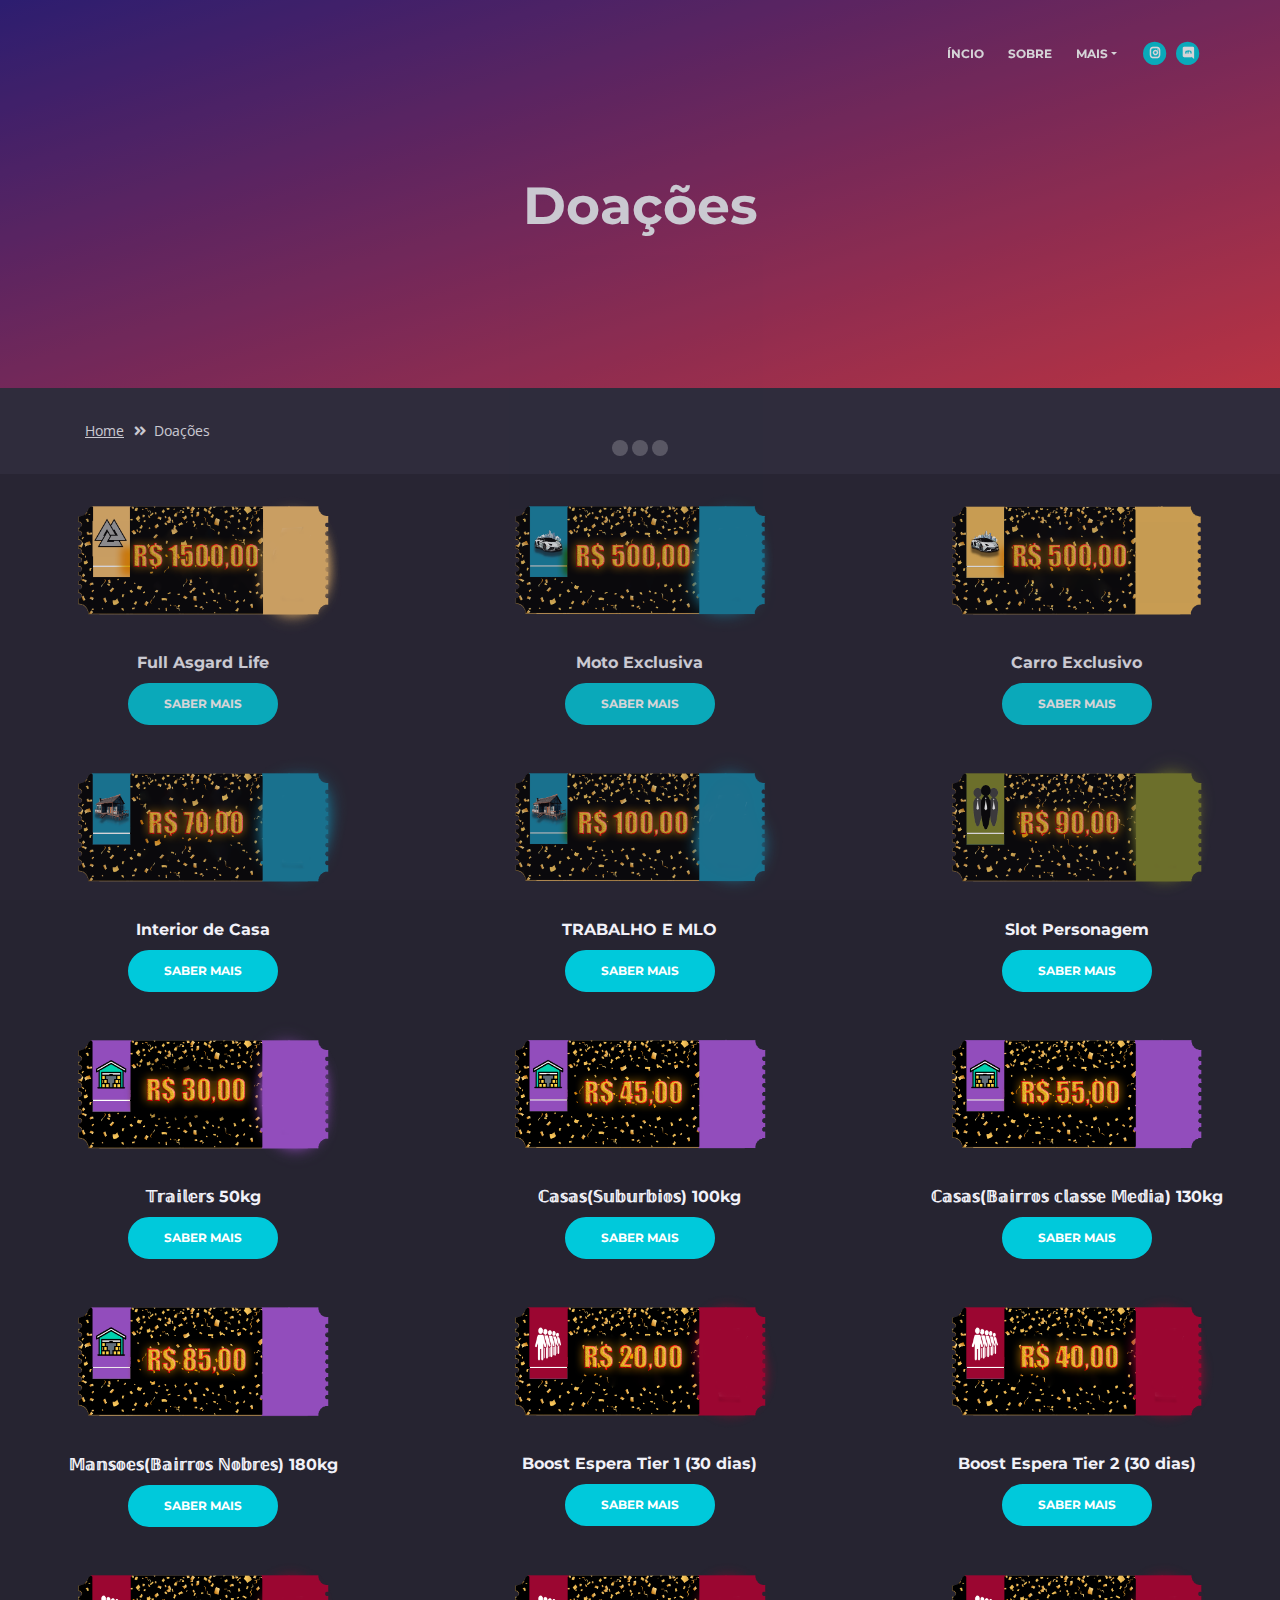
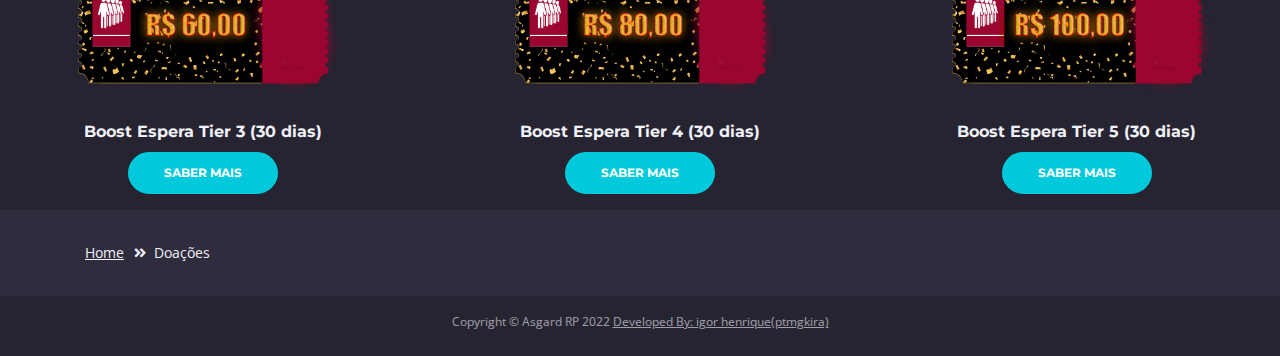
==== commit 2bcc1c5a: "Add files via upload" ====
--- a/loja.html
+++ b/loja.html
@@ -77,7 +77,7 @@
                         <div class="dropdown-items-divide-hr"></div>
                         <a class="dropdown-item" href="terms-conditions.html"><span class="item-text">Regras</span></a>
                         <div class="dropdown-items-divide-hr"></div>
-                        <a class="dropdown-item" href="veiculos.html"><span class="item-text">Veículos</span></a>
+                        <a class="dropdown-item" href="veiculos.html"><span class="item-text">Carros VIP</span></a>
                     </div>
                 </li>
             </ul>
@@ -131,19 +131,19 @@
     <div class="row">
         <div class="coluna">
             <img src="images/vip100.png" alt="descrição da imagem" style="width:70%">
-            <h6>Full Asgard</h6>
+            <h6>Full Asgard Life</h6>
             <p>
             <a class="btn-solid-reg popup-with-move-anim" href="#vip100">SABER MAIS</a>
         </div>
         <div class="coluna">
             <img src="images/CarroStand.png" alt="descrição da imagem" style="width:70%">
-            <h6>Carro no Stand</h6>
+            <h6>Moto Exclusiva</h6>
             <p> 
             <a class="btn-solid-reg popup-with-move-anim" href="#carrostand">SABER MAIS</a>
         </div>
         <div class="coluna">
             <img src="images/CarroExclusivo.png" alt="descrição da imagem" style="width:70%">
-            <h6>Carro à escolha da internet</h6>    
+            <h6>Carro Exclusivo</h6>    
             <p>
             <a class="btn-solid-reg popup-with-move-anim" href="#carroexclusivo">SABER MAIS</a>
         </div>
@@ -154,8 +154,8 @@
             <a class="btn-solid-reg popup-with-move-anim" href="#interiorcasa">SABER MAIS</a>
         </div>
         <div class="coluna">
-            <img src="images/MLOExclusivo.png" alt="descrição da imagem" style="width:70%">
-            <h6>MLO</h6> 
+            <img src="images/loja.png" alt="descrição da imagem" style="width:70%">
+            <h6>TRABALHO E MLO</h6> 
             <p>
             <a class="btn-solid-reg popup-with-move-anim" href="#mlo">SABER MAIS</a>
         </div>
@@ -190,31 +190,31 @@
             <a class="btn-solid-reg popup-with-move-anim" href="#armazem1500">SABER MAIS</a>
         </div>
         <div class="coluna">
-            <img src="images/fila10.png" alt="descrição da imagem" style="width:70%">
+            <img src="images/tier1.png" alt="descrição da imagem" style="width:70%">
             <h6>Boost Espera Tier 1 (30 dias)</h6> 
             <p>
             <a class="btn-solid-reg popup-with-move-anim" href="#tier1">SABER MAIS</a>
         </div>
         <div class="coluna">
-            <img src="images/fila20.png" alt="descrição da imagem" style="width:70%">
+            <img src="images/tier2.png" alt="descrição da imagem" style="width:70%">
             <h6>Boost Espera Tier 2 (30 dias)</h6> 
             <p>
             <a class="btn-solid-reg popup-with-move-anim" href="#tier2">SABER MAIS</a>
         </div>
         <div class="coluna">
-            <img src="images/fila30.png" alt="descrição da imagem" style="width:70%">
+            <img src="images/tier3.png" alt="descrição da imagem" style="width:70%">
             <h6>Boost Espera Tier 3 (30 dias)</h6> 
             <p>
             <a class="btn-solid-reg popup-with-move-anim" href="#tier3">SABER MAIS</a>
         </div>
         <div class="coluna">
-            <img src="images/fila30.png" alt="descrição da imagem" style="width:70%">
+            <img src="images/tier4.png" alt="descrição da imagem" style="width:70%">
             <h6>Boost Espera Tier 4 (30 dias)</h6> 
             <p>
             <a class="btn-solid-reg popup-with-move-anim" href="#tier4">SABER MAIS</a>
         </div>
         <div class="coluna">
-            <img src="images/fila30.png" alt="descrição da imagem" style="width:70%">
+            <img src="images/tier5.png" alt="descrição da imagem" style="width:70%">
             <h6>Boost Espera Tier 5 (30 dias)</h6> 
             <p>
             <a class="btn-solid-reg popup-with-move-anim" href="#tier5">SABER MAIS</a>
@@ -243,11 +243,11 @@
                 <p>Todos os valores monetários doados serão usados em prol da evolução do servidor e nunca em proveito próprio de qualquer membro da staff.</p>
                 <h4>O que ganhas:</h4>
                 <table>
-                    <tr><td class="icon-cell"><i class="fas fa-arrow-right"></i></td><td>350.000€</td></tr>
-                    <tr><td class="icon-cell"><i class="fas fa-arrow-right"></i></td><td>Tag personalizada no discord</td></tr>
-                    <tr><td class="icon-cell"><i class="fas fa-arrow-right"></i></td><td>Veículo à escolha da internet</td></tr>
-                    <tr><td class="icon-cell"><i class="fas fa-arrow-right"></i></td><td>+50% de boost na fila de espera</td></tr>
-                    <tr><td class="icon-cell"><i class="fas fa-arrow-right"></i></td><td>+2 Slots de personagem</td></tr>
+                    <tr><td class="icon-cell"><i class="fas fa-arrow-right"></i></td><td>Moto Exclusiva (ATÉ WIPE)</td></tr>
+                    <tr><td class="icon-cell"><i class="fas fa-arrow-right"></i></td><td>Carro Exclusiva (ATÉ WIPE)</td></tr>
+                    <tr><td class="icon-cell"><i class="fas fa-arrow-right"></i></td><td>+2 slot de Personagem (ATÉ WIPE)</td></tr>
+                    <tr><td class="icon-cell"><i class="fas fa-arrow-right"></i></td><td>𝕄𝕒𝕟𝕤𝕠𝕖𝕤(𝔹𝕒𝕚𝕣𝕣𝕠𝕤 ℕ𝕠𝕓𝕣𝕖𝕤) 1000kg (ATÉ WIPE)</td></tr>
+                    <tr><td class="icon-cell"><i class="fas fa-arrow-right"></i></td><td>Boost Espera Tier 5 (ATÉ WIPE)</td></tr>
                 </table>
             </div>
         </div>
@@ -261,13 +261,13 @@
                 <img class="img-fluid" src="images/CarroStand.png" alt="alternative">
             </div>
             <div class="col-lg-6">
-                <h3>Carro do Stand</h3>
-                <hr>
-                <p>Ninguém se deve sentir obrigado ou coagido a doar.</p>
-                <p>Todos os valores monetários doados serão usados em prol da evolução do servidor e nunca em proveito próprio de qualquer membro da staff.</p>
-                <h4>O que ganhas:</h4>
-                <table>
-                    <tr><td class="icon-cell"><i class="fas fa-arrow-right"></i></td><td>Um veículo à tua escolha até 150.000€.</td></tr>
+                <h3>Moto Exclusiva</h3>
+                <hr>
+                <p>Ninguém se deve sentir obrigado ou coagido a doar.</p>
+                <p>Todos os valores monetários doados serão usados em prol da evolução do servidor e nunca em proveito próprio de qualquer membro da staff.</p>
+                <h4>O que ganhas:</h4>
+                <table>
+                    <tr><td class="icon-cell"><i class="fas fa-arrow-right"></i></td><td>Uma MOTO exclusivo à tua escolha.</td></tr>
                 </table>
             </div>
         </div>
@@ -287,7 +287,7 @@
                 <p>Todos os valores monetários doados serão usados em prol da evolução do servidor e nunca em proveito próprio de qualquer membro da staff.</p>
                 <h4>O que ganhas:</h4>
                 <table>
-                    <tr><td class="icon-cell"><i class="fas fa-arrow-right"></i></td><td>Um veículo à tua escolha da internet.</td></tr>
+                    <tr><td class="icon-cell"><i class="fas fa-arrow-right"></i></td><td>Um MOTO exclusivo à tua escolha.</td></tr>
                 </table>
             </div>
         </div>
@@ -318,16 +318,16 @@
         <div class="row">
             <button title="Fechar (Esc)" type="button" class="mfp-close x-button">×</button>
             <div class="col-lg-6">
-                <img class="img-fluid" src="images/MLOExclusivo.png" alt="alternative">
-            </div>
-            <div class="col-lg-6">
-                <h3>MLO</h3>
-                <hr>
-                <p>Ninguém se deve sentir obrigado ou coagido a doar.</p>
-                <p>Todos os valores monetários doados serão usados em prol da evolução do servidor e nunca em proveito próprio de qualquer membro da staff.</p>
-                <h4>O que ganhas:</h4>
-                <table>
-                    <tr><td class="icon-cell"><i class="fas fa-arrow-right"></i></td><td>Uma casa à tua escolha da internet. ( Com ou sem interior )</td></tr>
+                <img class="img-fluid" src="images/loja.png" alt="alternative">
+            </div>
+            <div class="col-lg-6">
+                <h3>TRABALHO e MLO</h3>
+                <hr>
+                <p>Ninguém se deve sentir obrigado ou coagido a doar.</p>
+                <p>Todos os valores monetários doados serão usados em prol da evolução do servidor e nunca em proveito próprio de qualquer membro da staff.</p>
+                <h4>O que ganhas:</h4>
+                <table>
+                    <tr><td class="icon-cell"><i class="fas fa-arrow-right"></i></td><td>Compra de algum departamento com MLO</td></tr>
                 </table>
             </div>
         </div>
@@ -438,7 +438,7 @@
         <div class="row">
             <button title="Fechar (Esc)" type="button" class="mfp-close x-button">×</button>
             <div class="col-lg-6">
-                <img class="img-fluid" src="images/fila10.png" alt="alternative">
+                <img class="img-fluid" src="images/tier1.png" alt="alternative">
             </div>
             <div class="col-lg-6">
                 <h3>Boost Espera Tier 1 (30 dias)</h3>
@@ -458,7 +458,7 @@
         <div class="row">
             <button title="Fechar (Esc)" type="button" class="mfp-close x-button">×</button>
             <div class="col-lg-6">
-                <img class="img-fluid" src="images/fila20.png" alt="alternative">
+                <img class="img-fluid" src="images/tier2.png" alt="alternative">
             </div>
             <div class="col-lg-6">
                 <h3>Boost Espera Tier 2 (30 dias)</h3>
@@ -478,7 +478,7 @@
         <div class="row">
             <button title="Fechar (Esc)" type="button" class="mfp-close x-button">×</button>
             <div class="col-lg-6">
-                <img class="img-fluid" src="images/fila30.png" alt="alternative">
+                <img class="img-fluid" src="images/tier3.png" alt="alternative">
             </div>
             <div class="col-lg-6">
                 <h3>Boost Espera Tier 3 (30 dias)</h3>
@@ -500,7 +500,7 @@
         <div class="row">
             <button title="Fechar (Esc)" type="button" class="mfp-close x-button">×</button>
             <div class="col-lg-6">
-                <img class="img-fluid" src="images/fila30.png" alt="alternative">
+                <img class="img-fluid" src="images/tier4.png" alt="alternative">
             </div>
             <div class="col-lg-6">
                 <h3>Boost Espera Tier 4 (30 dias)</h3>
@@ -520,7 +520,7 @@
         <div class="row">
             <button title="Fechar (Esc)" type="button" class="mfp-close x-button">×</button>
             <div class="col-lg-6">
-                <img class="img-fluid" src="images/fila30.png" alt="alternative">
+                <img class="img-fluid" src="images/tier5.png" alt="alternative">
             </div>
             <div class="col-lg-6">
                 <h3>Boost Espera Tier 5 (30 dias)</h3>
--- a/css/styles.css
+++ b/css/styles.css
@@ -1,2068 +1,2073 @@
-
-
-body,
-html {
-    width: 100%;
-	height: 100%;
-}
-
-body, p {
-	color: #f1f1f8; 
-	font: 400 0.875rem/1.375rem "Open Sans", sans-serif;
-}
-
-.p-large {
-	color: #f1f1f8;
-	font: 400 1rem/1.5rem "Open Sans", sans-serif;
-}
-
-.p-small {
-	color: #f1f1f8;
-	font: 400 0.75rem/1.25rem "Open Sans", sans-serif;
-}
-
-.p-heading {
-	margin-bottom: 3.75rem;
-	text-align: center;
-}
-
-.li-space-lg li {
-	margin-bottom: 0.375rem;
-}
-
-.indent {
-	padding-left: 1.25rem;
-}
-
-
-.ImagemVip1 {
-	float: left;
-	width: 33.33%;
-}
-
-h1 {
-	color: #f1f1f8;
-	font: 700 2.5rem/2.875rem "Montserrat", sans-serif;
-}
-
-h2 {
-	color: #f1f1f8;
-	font: 700 2.25rem/2.75rem "Montserrat", sans-serif;
-}
-
-h3 {
-	color: #f1f1f8;
-	font: 700 1.75rem/2.125rem "Montserrat", sans-serif;
-}
-
-h4 {
-	color: #f1f1f8;
-	font: 700 1.375rem/1.75rem "Montserrat", sans-serif;
-}
-
-h5 {
-	color: #f1f1f8;
-	font: 700 1.125rem/1.625rem "Montserrat", sans-serif;
-}
-
-h6 {
-	color: #f1f1f8;
-	font: 700 1rem/1.5rem "Montserrat", sans-serif;
-}
-
-a {
-	color: #f1f1f8;
-	text-decoration: underline;
-}
-
-a:hover {
-	color: #f1f1f8;
-	text-decoration: underline;
-}
-
-a.turquoise {
-	color: #00c9db;
-}
-
-a.white {
-	color: #fff;
-}
-
-.testimonial-text {
-	font: italic 400 1rem/1.5rem "Open Sans", sans-serif;
-}
-
-.testimonial-author {
-	font: 700 1rem/1.5rem "Montserrat", sans-serif;
-}
-
-.btn-solid-reg {
-	display: inline-block;
-	padding: 1.1875rem 2.125rem 1.1875rem 2.125rem;
-	border: 0.125rem solid #00c9db;
-	border-radius: 2rem;
-	background-color: #00c9db;
-	color: #fff;
-	font: 700 0.75rem/0 "Montserrat", sans-serif;
-	text-decoration: none;
-	transition: all 0.2s ease;
-}
-
-.btn-solid-reg:hover {
-	background-color: transparent;
-	color: #00c9db;
-	text-decoration: none;
-}
-
-.btn-solid-lg {
-	display: inline-block;
-	padding: 1.375rem 2.625rem 1.375rem 2.625rem;
-	border: 0.125rem solid #00c9db;
-	border-radius: 2rem;
-	background-color: #00c9db;
-	color: #fff;
-	font: 700 0.75rem/0 "Montserrat", sans-serif;
-	text-decoration: none;
-	transition: all 0.2s ease;
-}
-
-.btn-solid-lg:hover {
-	background-color: transparent;
-	color: #00c9db;
-	text-decoration: none;
-}
-
-.btn-solid-lg .fab {
-	margin-right: 0.5rem;
-	font-size: 1.25rem;
-	line-height: 0;
-	vertical-align: top;
-}
-
-.btn-solid-lg .fab.fa-google-play {
-	font-size: 1rem;
-}
-
-.btn-outline-reg {
-	display: inline-block;
-	padding: 1.1875rem 2.125rem 1.1875rem 2.125rem;
-	border: 0.125rem solid #00c9db;
-	border-radius: 2rem;
-	background-color: transparent;
-	color: #00c9db;
-	font: 700 0.75rem/0 "Montserrat", sans-serif;
-	text-decoration: none;
-	transition: all 0.2s ease;
-}
-
-.btn-outline-reg:hover {
-	background-color: #00c9db;
-	color: #fff;
-	text-decoration: none;
-}
-
-.btn-outline-lg {
-	display: inline-block;
-	padding: 1.375rem 2.625rem 1.375rem 2.625rem;
-	border: 0.125rem solid #00c9db;
-	border-radius: 2rem;
-	background-color: transparent;
-	color: #00c9db;
-	font: 700 0.75rem/0 "Montserrat", sans-serif;
-	text-decoration: none;
-	transition: all 0.2s ease;
-}
-
-.btn-outline-lg:hover {
-	background-color: #00c9db;
-	color: #fff;
-	text-decoration: none;
-}
-
-.btn-outline-sm {
-	display: inline-block;
-	padding: 1rem 1.625rem 0.875rem 1.625rem;
-	border: 0.125rem solid #00c9db;
-	border-radius: 2rem;
-	background-color: transparent;
-	color: #00c9db;
-	font: 700 0.625rem/0 "Montserrat", sans-serif;
-	text-decoration: none;
-	transition: all 0.2s ease;
-}
-
-.btn-outline-sm:hover {
-	background-color: #00c9db;
-	color: #fff;
-	text-decoration: none;
-}
-
-.form-group {
-	position: relative;
-	margin-bottom: 1.25rem;
-}
-
-.form-group.has-error.has-danger {
-	margin-bottom: 0.625rem;
-}
-
-.form-group.has-error.has-danger .help-block.with-errors ul {
-	margin-top: 0.375rem;
-}
-
-.label-control {
-	position: absolute;
-	top: 0.87rem;
-	left: 1.375rem;
-	color: #f1f1f8;
-	opacity: 1;
-	font: 400 0.875rem/1.375rem "Open Sans", sans-serif;
-	cursor: text;
-	transition: all 0.2s ease;
-}
-
-/* IE10+ hack to solve lower label text position compared to the rest of the browsers */
-@media screen and (-ms-high-contrast: active), screen and (-ms-high-contrast: none) {  
-	.label-control {
-		top: 0.9375rem;
-	}
-}
-
-.form-control-input:focus + .label-control,
-.form-control-input.notEmpty + .label-control,
-.form-control-textarea:focus + .label-control,
-.form-control-textarea.notEmpty + .label-control {
-	top: 0.125rem;
-	opacity: 1;
-	font-size: 0.75rem;
-	font-weight: 700;
-}
-
-.form-control-input,
-.form-control-select {
-	display: block; /* needed for proper display of the label in Firefox, IE, Edge */
-	width: 100%;
-	padding-top: 1.0625rem;
-	padding-bottom: 0.0625rem;
-	padding-left: 1.3125rem;
-	border: 1px solid #9791ae;
-	border-radius: 0.25rem;
-	background-color: #413d52;
-	color: #f1f1f8;
-	font: 400 0.875rem/1.875rem "Open Sans", sans-serif;
-	transition: all 0.2s ease;
-	-webkit-appearance: none; /* removes inner shadow on form inputs on ios safari */
-}
-
-.form-control-select {
-	padding-top: 0.5rem;
-	padding-bottom: 0.5rem;
-	height: 3rem;
-}
-
-/* IE10+ hack to solve lower label text position compared to the rest of the browsers */
-@media screen and (-ms-high-contrast: active), screen and (-ms-high-contrast: none) {  
-	.form-control-input {
-		padding-top: 1.25rem;
-		padding-bottom: 0.75rem;
-		line-height: 1.75rem;
-	}
-
-	.form-control-select {
-		padding-top: 0.875rem;
-		padding-bottom: 0.75rem;
-		height: 3.125rem;
-		line-height: 2.125rem;
-	}
-}
-
-select {
-    /* you should keep these first rules in place to maintain cross-browser behavior */
-    -webkit-appearance: none;
-	-moz-appearance: none;
-	-ms-appearance: none;
-    -o-appearance: none;
-    appearance: none;
-    background-image: url('../images/down-arrow.png');
-    background-position: 96% 50%;
-    background-repeat: no-repeat;
-    outline: none;
-}
-
-select::-ms-expand {
-    display: none; /* removes the ugly default down arrow on select form field in IE11 */
-}
-
-.form-control-textarea {
-	display: block; /* used to eliminate a bottom gap difference between Chrome and IE/FF */
-	width: 100%;
-	height: 8rem; /* used instead of html rows to normalize height between Chrome and IE/FF */
-	padding-top: 1.25rem;
-	padding-left: 1.3125rem;
-	border: 1px solid #9791ae;
-	border-radius: 0.25rem;
-	background-color: #413d52;
-	color: #f1f1f8;
-	font: 400 0.875rem/1.75rem "Open Sans", sans-serif;
-	transition: all 0.2s ease;
-}
-
-.form-control-input:focus,
-.form-control-select:focus,
-.form-control-textarea:focus {
-	border: 1px solid #f1f1f8;
-	outline: none; /* Removes blue border on focus */
-}
-
-.form-control-input:hover,
-.form-control-select:hover,
-.form-control-textarea:hover {
-	border: 1px solid #f1f1f8;
-}
-
-.checkbox {
-	font: 400 0.75rem/1.25rem "Open Sans", sans-serif;
-}
-
-input[type='checkbox'] {
-	vertical-align: -15%;
-	margin-right: 0.375rem;
-}
-
-/* IE10+ hack to raise checkbox field position compared to the rest of the browsers */
-@media screen and (-ms-high-contrast: active), screen and (-ms-high-contrast: none) {  
-	input[type='checkbox'] {
-		vertical-align: -9%;
-	}
-}
-
-.form-control-submit-button {
-	display: inline-block;
-	width: 100%;
-	height: 3.125rem;
-	border: 1px solid #00c9db;
-	border-radius: 1.5rem;
-	background-color: #00c9db;
-	color: #fff;
-	font: 700 0.75rem/1.75rem "Montserrat", sans-serif;
-	cursor: pointer;
-	transition: all 0.2s ease;
-}
-
-.form-control-submit-button:hover {
-	background-color: transparent;
-	color: #00c9db;
-}
-
-/* Form Success And Error Message Formatting */
-#cmsgSubmit.h3.text-center.tada.animated,
-#pmsgSubmit.h3.text-center.tada.animated,
-#cmsgSubmit.h3.text-center,
-#pmsgSubmit.h3.text-center {
-	display: block;
-	margin-bottom: 0;
-	color: #f1f1f8;
-	font: 400 1.125rem/1rem "Open Sans", sans-serif;
-}
-
-.help-block.with-errors .list-unstyled {
-	color: #f1f1f8;
-	font-size: 0.75rem;
-	line-height: 1.125rem;
-	text-align: left;
-}
-
-.help-block.with-errors ul {
-	margin-bottom: 0;
-}
-/* end of form success and error message formatting */
-
-/* Form Success And Error Message Animation - Animate.css */
-@-webkit-keyframes tada {
-	from {
-		-webkit-transform: scale3d(1, 1, 1);
-		-ms-transform: scale3d(1, 1, 1);
-		transform: scale3d(1, 1, 1);
-	}
-	10%, 20% {
-		-webkit-transform: scale3d(.9, .9, .9) rotate3d(0, 0, 1, -3deg);
-		-ms-transform: scale3d(.9, .9, .9) rotate3d(0, 0, 1, -3deg);
-		transform: scale3d(.9, .9, .9) rotate3d(0, 0, 1, -3deg);
-	}
-	30%, 50%, 70%, 90% {
-		-webkit-transform: scale3d(1.1, 1.1, 1.1) rotate3d(0, 0, 1, 3deg);
-		-ms-transform: scale3d(1.1, 1.1, 1.1) rotate3d(0, 0, 1, 3deg);
-		transform: scale3d(1.1, 1.1, 1.1) rotate3d(0, 0, 1, 3deg);
-	}
-	40%, 60%, 80% {
-		-webkit-transform: scale3d(1.1, 1.1, 1.1) rotate3d(0, 0, 1, -3deg);
-		-ms-transform: scale3d(1.1, 1.1, 1.1) rotate3d(0, 0, 1, -3deg);
-		transform: scale3d(1.1, 1.1, 1.1) rotate3d(0, 0, 1, -3deg);
-	}
-	to {
-		-webkit-transform: scale3d(1, 1, 1);
-		-ms-transform: scale3d(1, 1, 1);
-		transform: scale3d(1, 1, 1);
-	}
-}
-
-@keyframes tada {
-	from {
-		-webkit-transform: scale3d(1, 1, 1);
-		-ms-transform: scale3d(1, 1, 1);
-		transform: scale3d(1, 1, 1);
-	}
-	10%, 20% {
-		-webkit-transform: scale3d(.9, .9, .9) rotate3d(0, 0, 1, -3deg);
-		-ms-transform: scale3d(.9, .9, .9) rotate3d(0, 0, 1, -3deg);
-		transform: scale3d(.9, .9, .9) rotate3d(0, 0, 1, -3deg);
-	}
-	30%, 50%, 70%, 90% {
-		-webkit-transform: scale3d(1.1, 1.1, 1.1) rotate3d(0, 0, 1, 3deg);
-		-ms-transform: scale3d(1.1, 1.1, 1.1) rotate3d(0, 0, 1, 3deg);
-		transform: scale3d(1.1, 1.1, 1.1) rotate3d(0, 0, 1, 3deg);
-	}
-	40%, 60%, 80% {
-		-webkit-transform: scale3d(1.1, 1.1, 1.1) rotate3d(0, 0, 1, -3deg);
-		-ms-transform: scale3d(1.1, 1.1, 1.1) rotate3d(0, 0, 1, -3deg);
-		transform: scale3d(1.1, 1.1, 1.1) rotate3d(0, 0, 1, -3deg);
-	}
-	to {
-		-webkit-transform: scale3d(1, 1, 1);
-		-ms-transform: scale3d(1, 1, 1);
-		transform: scale3d(1, 1, 1);
-	}
-}
-
-.tada {
-	-webkit-animation-name: tada;
-	animation-name: tada;
-}
-
-.animated {
-	-webkit-animation-duration: 1s;
-	animation-duration: 1s;
-	-webkit-animation-fill-mode: both;
-	animation-fill-mode: both;
-}
-/* end of form success and error message animation - Animate.css */
-
-/* Fade-move Animation For Lightbox - Magnific Popup */
-/* at start */
-.my-mfp-slide-bottom .zoom-anim-dialog {
-	opacity: 0;
-	transition: all 0.2s ease-out;
-	-webkit-transform: translateY(-1.25rem) perspective(37.5rem) rotateX(10deg);
-	-ms-transform: translateY(-1.25rem) perspective(37.5rem) rotateX(10deg);
-	transform: translateY(-1.25rem) perspective(37.5rem) rotateX(10deg);
-}
-
-/* animate in */
-.my-mfp-slide-bottom.mfp-ready .zoom-anim-dialog {
-	opacity: 1;
-	-webkit-transform: translateY(0) perspective(37.5rem) rotateX(0); 
-	-ms-transform: translateY(0) perspective(37.5rem) rotateX(0); 
-	transform: translateY(0) perspective(37.5rem) rotateX(0); 
-}
-
-/* animate out */
-.my-mfp-slide-bottom.mfp-removing .zoom-anim-dialog {
-	opacity: 0;
-	-webkit-transform: translateY(-0.625rem) perspective(37.5rem) rotateX(10deg); 
-	-ms-transform: translateY(-0.625rem) perspective(37.5rem) rotateX(10deg); 
-	transform: translateY(-0.625rem) perspective(37.5rem) rotateX(10deg); 
-}
-
-/* dark overlay, start state */
-.my-mfp-slide-bottom.mfp-bg {
-	opacity: 0;
-	transition: opacity 0.2s ease-out;
-}
-
-/* animate in */
-.my-mfp-slide-bottom.mfp-ready.mfp-bg {
-	opacity: 0.8;
-}
-/* animate out */
-.my-mfp-slide-bottom.mfp-removing.mfp-bg {
-	opacity: 0;
-}
-/* end of fade-move animation for lightbox - magnific popup */
-
-/* Fade Animation For Image Slider - Magnific Popup */
-@-webkit-keyframes fadeIn {
-	from {
-		opacity: 0;
-	}
-	to {
-		opacity: 1;
-	}
-}
-
-@keyframes fadeIn {
-	from {
-		opacity: 0;
-	}
-	to {
-		opacity: 1;
-	}
-}
-
-.fadeIn {
-	-webkit-animation: fadeIn 0.6s;
-	animation: fadeIn 0.6s;
-}
-
-@-webkit-keyframes fadeOut {
-	from {
-		opacity: 1;
-	}
-	to {
-		opacity: 0;
-	}
-}
-
-@keyframes fadeOut {
-	from {
-		opacity: 1;
-	}
-	to {
-		opacity: 0;
-	}
-}
-
-.fadeOut {
-	-webkit-animation: fadeOut 0.8s;
-	animation: fadeOut 0.8s;
-}
-/* end of fade animation for image slider - magnific popup */
-
-
-/*************************/
-/*     02. Preloader     */
-/*************************/
-.spinner-wrapper {
-	position: fixed;
-	z-index: 999999;
-	top: 0;
-	right: 0;
-	bottom: 0;
-	left: 0;
-	background: #2f2c3d;
-}
-
-.spinner {
-	position: absolute;
-	top: 50%; /* centers the loading animation vertically one the screen */
-	left: 50%; /* centers the loading animation horizontally one the screen */
-	width: 3.75rem;
-	height: 1.25rem;
-	margin: -0.625rem 0 0 -1.875rem; /* is width and height divided by two */ 
-	text-align: center;
-}
-
-.spinner > div {
-	display: inline-block;
-	width: 1rem;
-	height: 1rem;
-	border-radius: 100%;
-	background-color: #fff;
-	-webkit-animation: sk-bouncedelay 1.4s infinite ease-in-out both;
-	animation: sk-bouncedelay 1.4s infinite ease-in-out both;
-}
-
-.spinner .bounce1 {
-	-webkit-animation-delay: -0.32s;
-	animation-delay: -0.32s;
-}
-
-.spinner .bounce2 {
-	-webkit-animation-delay: -0.16s;
-	animation-delay: -0.16s;
-}
-
-@-webkit-keyframes sk-bouncedelay {
-	0%, 80%, 100% { -webkit-transform: scale(0); }
-	40% { -webkit-transform: scale(1.0); }
-}
-
-@keyframes sk-bouncedelay {
-	0%, 80%, 100% { 
-		-webkit-transform: scale(0);
-		-ms-transform: scale(0);
-		transform: scale(0);
-	} 40% { 
-		-webkit-transform: scale(1.0);
-		-ms-transform: scale(1.0);
-		transform: scale(1.0);
-	}
-}
-
-
-/**************************/
-/*     03. Navigation     */
-/**************************/
-.navbar-custom {
-	background-color: #4633af;
-	box-shadow: 0 0.0625rem 0.375rem 0 rgba(0, 0, 0, 0.1);
-	font: 700 0.75rem/2rem "Montserrat", sans-serif;
-	transition: all 0.2s ease;
-}
-
-.navbar-custom .navbar-brand.logo-image img {
-    width: 113px;
-	height: 34px;
-	margin-bottom: 1px;
-	-webkit-backface-visibility: hidden;
-}
-
-.navbar-custom .navbar-brand.logo-text {
-	font: 700 2.375rem/1.5rem "Montserrat", sans-serif;
-	color: #fff;
-	letter-spacing: -0.5px;
-	text-decoration: none;
-}
-
-.navbar-custom .navbar-nav {
-	margin-top: 0.75rem;
-}
-
-.navbar-custom .nav-item .nav-link {
-	padding: 0 0.75rem 0 0.75rem;
-	color: #fff;
-	text-decoration: none;
-	transition: all 0.2s ease;
-}
-
-.navbar-custom .nav-item .nav-link:hover,
-.navbar-custom .nav-item .nav-link.active {
-	color: #00c9db;
-}
-
-/* Dropdown Menu */
-.navbar-custom .dropdown:hover > .dropdown-menu {
-	display: block; /* this makes the dropdown menu stay open while hovering it */
-	min-width: auto;
-	animation: fadeDropdown 0.2s; /* required for the fade animation */
-}
-
-@keyframes fadeDropdown {
-    0% {
-        opacity: 0;
-    }
-
-    100% {
-        opacity: 1;
-    }
-}
-
-.navbar-custom .dropdown-toggle:focus { /* removes dropdown outline on focus  */
-	outline: 0;
-}
-
-.navbar-custom .dropdown-menu {
-	margin-top: 0;
-	border: none;
-	border-radius: 0.25rem;
-	background-color: #4633af;
-}
-
-.navbar-custom .dropdown-item {
-	color: #fff;
-	text-decoration: none;
-}
-
-.navbar-custom .dropdown-item:hover {
-	background-color: #4633af;
-}
-
-.navbar-custom .dropdown-item .item-text {
-	font: 700 0.75rem/1.5rem "Montserrat", sans-serif;
-}
-
-.navbar-custom .dropdown-item:hover .item-text {
-	color: #00c9db;
-}
-
-.navbar-custom .dropdown-items-divide-hr {
-	width: 100%;
-	height: 1px;
-	margin: 0.25rem auto 0.25rem auto;
-	border: none;
-	background-color: #b5bcc4;
-	opacity: 0.2;
-}
-/* end of dropdown menu */
-
-.navbar-custom .social-icons {
-	display: none;
-}
-
-.navbar-custom .navbar-toggler {
-	border: none;
-	color: #fff;
-	font-size: 2rem;
-}
-
-.navbar-custom button[aria-expanded='false'] .navbar-toggler-awesome.fas.fa-times{
-	display: none;
-}
-
-.navbar-custom button[aria-expanded='false'] .navbar-toggler-awesome.fas.fa-bars{
-	display: inline-block;
-}
-
-.navbar-custom button[aria-expanded='true'] .navbar-toggler-awesome.fas.fa-bars{
-	display: none;
-}
-
-.navbar-custom button[aria-expanded='true'] .navbar-toggler-awesome.fas.fa-times{
-	display: inline-block;
-	margin-right: 0.125rem;
-}
-
-
-/*********************/
-/*    04. Header     */
-/*********************/
-.header {
-	background: linear-gradient(to bottom right, rgba(72, 72, 212, 0), rgba(241, 104, 104, 0)), url('../images/video-background.jpg') center center no-repeat;
-	background-size: cover;
-}
-
-.header .header-content {
-	padding-top: 8.5rem;
-	padding-bottom: 7rem;
-	text-align: center;
-}
-
-.header .text-container {
-	margin-bottom: 3rem;
-}
-
-.header h1 {
-	margin-bottom: 1rem;
-}
-
-.header #js-rotating {
-	color: #40e0ee;
-}
-
-.header .p-large {
-	margin-bottom: 2rem;
-}
-
-.header .btn-solid-lg {
-	margin-right: 0.5rem;
-	margin-bottom: 1.25rem;
-}
-
-
-/****************************/
-/*     05. Testimonials     */
-/****************************/
-.slider-1 {
-	padding-top: 6.875rem;
-	padding-bottom: 6.375rem;
-	background-color: #262431;
-}
-
-.slider-1 .slider-container {
-	position: relative;
-}
-
-.slider-1 .swiper-container {
-	position: static;
-	width: 90%;
-	text-align: center;
-}
-
-.slider-1 .swiper-button-prev:focus,
-.slider-1 .swiper-button-next:focus {
-	/* even if you can't see it chrome you can see it on mobile device */
-	outline: none;
-}
-
-.slider-1 .swiper-button-prev {
-	left: -0.5rem;
-	background-image: url("data:image/svg+xml;charset=utf-8,%3Csvg%20xmlns%3D'http%3A%2F%2Fwww.w3.org%2F2000%2Fsvg'%20viewBox%3D'0%200%2028%2044'%3E%3Cpath%20d%3D'M0%2C22L22%2C0l2.1%2C2.1L4.2%2C22l19.9%2C19.9L22%2C44L0%2C22L0%2C22L0%2C22z'%20fill%3D'%23f1f1f8'%2F%3E%3C%2Fsvg%3E");
-	background-size: 1.125rem 1.75rem;
-}
-
-.slider-1 .swiper-button-next {
-	right: -0.5rem;
-	background-image: url("data:image/svg+xml;charset=utf-8,%3Csvg%20xmlns%3D'http%3A%2F%2Fwww.w3.org%2F2000%2Fsvg'%20viewBox%3D'0%200%2028%2044'%3E%3Cpath%20d%3D'M27%2C22L27%2C22L5%2C44l-2.1-2.1L22.8%2C22L2.9%2C2.1L5%2C0L27%2C22L27%2C22z'%20fill%3D'%23f1f1f8'%2F%3E%3C%2Fsvg%3E");
-	background-size: 1.125rem 1.75rem;
-}
-
-.slider-1 .card {
-	position: relative;
-	border: none;
-	background-color: transparent;
-}
-
-.slider-1 .card-image {
-	width: 6rem;
-	height: 6rem;
-	margin-right: auto;
-	margin-bottom: 0.25rem;
-	margin-left: auto;
-	border-radius: 50%;
-}
-
-.slider-1 .card-body {
-	padding-bottom: 0;
-}
-
-.slider-1 .testimonial-author {
-	margin-bottom: 0;
-}
-
-
-/************************/
-/*     05. Features     */
-/************************/
-.tabs {
-	padding-top: 6.5rem;
-	padding-bottom: 4.25rem;
-	background-color: #2f2c3d;
-}
-
-.tabs h2 {
-	margin-bottom: 1.125rem;
-	text-align: center;
-}
-
-.tabs .p-heading {
-	margin-bottom: 3.125rem;
-}
-
-.tabs .nav-tabs {
-	margin-right: auto;
-	margin-bottom: 2.5rem;
-	margin-left: auto;
-	justify-content: center;
-	border-bottom: none;
-}
-
-.tabs .nav-link {
-	margin-bottom: 1rem;
-	padding: 0.5rem 1.375rem 0.25rem 1.375rem;
-	border: none;
-	border-bottom: 0.1875rem solid #f1f1f8;
-	border-radius: 0;
-	color: #f1f1f8;
-	font: 700 1rem/1.75rem "Montserrat", sans-serif;
-	text-decoration: none;
-	transition: all 0.2s ease;
-}
-
-.tabs .nav-link.active,
-.tabs .nav-link:hover {
-	border-bottom: 0.1875rem solid #00c9db;
-	background-color: transparent;
-	color: #00c9db;
-}
-
-.tabs .nav-link .fas {
-	margin-right: 0.375rem;
-	font-size: 1rem;
-}
-
-.tabs .tab-content {
-	width: 100%; /* for proper display in IE11 */
-}
-
-.tabs .card {
-	border: none;
-	background: transparent;
-}
-
-.tabs .card-body {
-	padding: 1rem 0 1.25rem 0;
-}
-
-.tabs .card-title {
-	margin-bottom: 0.5rem;
-}
-
-.tabs .card .card-icon {
-	display: inline-block;
-	width: 3.5rem;
-	height: 3.5rem;
-	border-radius: 50%;
-	background-color: #00c9db;
-	text-align: center;
-	vertical-align: top;
-}
-
-.tabs .card .card-icon .fas,
-.tabs .card .card-icon .far {
-	color: #fff;
-	font-size: 1.75rem;
-	line-height: 3.5rem;
-}
-
-.tabs #tab-1 .card.left-pane .text-wrapper {
-	display: inline-block;
-	width: 75%;
-}
-
-.tabs #tab-1 .card.left-pane .card-icon {
-	float: left;
-	margin-right: 1rem;
-}
-
-.tabs #tab-1 img {
-	display: block;
-	margin: 2rem auto 3rem auto;
-}
-
-.tabs #tab-1 .card.right-pane .text-wrapper {
-	display: inline-block;
-	width: 75%;
-}
-
-.tabs #tab-1 .card.right-pane .card-icon {
-	margin-right: 1rem;
-}
-
-.tabs #tab-2 img {
-	display: block;
-	margin: 0 auto 2rem auto;
-}
-
-.tabs #tab-2 .text-area {
-	margin-top: 1.5rem;
-}
-
-.tabs #tab-2 h3 {
-	margin-bottom: 0.75rem;
-}
-
-.tabs #tab-2 .icon-cards-area {
-	margin-top: 2.5rem;
-}
-
-.tabs #tab-2 .icon-cards-area .card {
-	width: 100%; /* for proper display in IE11 */
-}
-
-.tabs #tab-3 .icon-cards-area .card {
-	width: 100%; /* for proper display in IE11 */
-}
-
-.tabs #tab-3 .text-area {
-	margin-top: 0.75rem;
-	margin-bottom: 4rem;
-}
-
-.tabs #tab-3 h3 {
-	margin-bottom: 0.75rem;
-}
-
-.tabs #tab-3 img {
-	margin: 0 auto 3rem auto;
-}
-
-
-/*********************/
-/*     06. Video     */
-/*********************/
-.basic-1 {
-	padding-top: 6.375rem;
-	padding-bottom: 6.875rem;
-	background: url('../images/video-background.jpg') center center no-repeat;
-	background-size: cover; 
-}
-
-.basic-1 h2 {
-	margin-bottom: 1.125rem;
-	text-align: center;
-}
-
-.basic-1 .p-heading {
-	margin-bottom: 4rem;
-	text-align: center;
-}
-
-.basic-1 .image-container img {
-	border-radius: 0.375rem;
-}
-
-.basic-1 .video-wrapper {
-	position: relative;
-}
-
-/* Video Play Button */
-.basic-1 .video-play-button {
-	position: absolute;
-	z-index: 10;
-	top: 50%;
-	left: 50%;
-	display: block;
-	box-sizing: content-box;
-	width: 2rem;
-	height: 2.75rem;
-	padding: 1.125rem 1.25rem 1.125rem 1.75rem;
-	border-radius: 50%;
-	-webkit-transform: translateX(-50%) translateY(-50%);
-	-ms-transform: translateX(-50%) translateY(-50%);
-	transform: translateX(-50%) translateY(-50%);
-}
-  
-.basic-1 .video-play-button:before {
-	content: "";
-	position: absolute;
-	z-index: 0;
-	top: 50%;
-	left: 50%;
-	display: block;
-	width: 4.75rem;
-	height: 4.75rem;
-	border-radius: 50%;
-	background: #4eaaff;
-	animation: pulse-border 1500ms ease-out infinite;
-	-webkit-transform: translateX(-50%) translateY(-50%);
-	-ms-transform: translateX(-50%) translateY(-50%);
-	transform: translateX(-50%) translateY(-50%);
-}
-  
-.basic-1 .video-play-button:after {
-	content: "";
-	position: absolute;
-	z-index: 1;
-	top: 50%;
-	left: 50%;
-	display: block;
-	width: 4.375rem;
-	height: 4.375rem;
-	border-radius: 50%;
-	background: #4eaaff;
-	transition: all 200ms;
-	-webkit-transform: translateX(-50%) translateY(-50%);
-	-ms-transform: translateX(-50%) translateY(-50%);
-	transform: translateX(-50%) translateY(-50%);
-}
-  
-.basic-1 .video-play-button span {
-	position: relative;
-	display: block;
-	z-index: 3;
-	top: 0.375rem;
-	left: 0.25rem;
-	width: 0;
-	height: 0;
-	border-left: 1.625rem solid #fff;
-	border-top: 1rem solid transparent;
-	border-bottom: 1rem solid transparent;
-}
-  
-@keyframes pulse-border {
-	0% {
-		transform: translateX(-50%) translateY(-50%) translateZ(0) scale(1);
-		opacity: 1;
-	}
-	100% {
-		transform: translateX(-50%) translateY(-50%) translateZ(0) scale(1.5);
-		opacity: 0;
-	}
-}
-/* end of video play button */  
-
-
-/*************************/
-/*     07. Details 1     */
-/*************************/
-.basic-2 {
-	padding-top: 8rem;
-	padding-bottom: 3.5rem;
-	background-color: #262431;
-}
-
-.basic-2 img {
-	margin-bottom: 3.5rem;
-}
-
-.basic-2 h3 {
-	margin-bottom: 1.125rem;
-}
-
-.basic-2 .btn-solid-reg {
-	margin-top: 0.5rem;
-}
-
-
-/*************************/
-/*     08. Details 2     */
-/*************************/
-.basic-3 {
-	padding-top: 3.5rem;
-	padding-bottom: 7.25rem;
-	background-color: #262431;
-}
-
-.basic-3 .text-container {
-	margin-bottom: 3.5rem;
-}
-
-.basic-3 h3 {
-	margin-bottom: 1.125rem;
-}
-
-.basic-3 .btn-solid-reg {
-	margin-top: 0.5rem;
-}
-
-
-/**********************************/
-/*     09. Details Lightboxes     */
-/**********************************/
-.lightbox-basic {
-	position: relative;
-	max-width: 46.875rem;
-	margin: 2.5rem auto;
-	padding: 3rem 1rem;
-	border-radius: 0.25rem;
-	background-color: #2f2c3d;
-	text-align: left;
-}
-
-.lightbox-basic img {
-	display: block;
-	margin-right: auto;
-	margin-bottom: 3rem;
-	margin-left: auto;
-}
-
-.lightbox-basic h3 {
-	margin-bottom: 0.625rem;
-}
-
-.lightbox-basic hr {
-	width: 3.75rem;
-	height: 0.125rem;
-	margin-top: 0.125rem;
-	margin-bottom: 1.125rem;
-	margin-left: 0;
-	border: 0;
-	background-color: #00c9db;
-	text-align: left;
-}
-
-.lightbox-basic h4 {
-	margin-top: 1.75rem;
-	margin-bottom: 0.75rem;
-}
-
-.lightbox-basic table {
-	margin-top: 1rem;
-	margin-bottom: 1.5rem;
-}
-
-.lightbox-basic table tr {
-	line-height: 1.75em;
-}
-
-.lightbox-basic table .icon-cell {
-	width: 2rem;
-	padding-right: 0.25rem;
-	color: #00c9db;
-	text-align: center;
-}
-
-.lightbox-basic a.mfp-close.as-button {
-	position: relative;
-	width: auto;
-	height: auto;
-	margin-left: 0.375rem;
-	color: #00c9db;
-	opacity: 1;
-}
-
-.lightbox-basic a.mfp-close.as-button:hover {
-	color: #f1f1f8;
-}
-
-.lightbox-basic button.mfp-close.x-button {
-	position: absolute;
-	top: -0.375rem;
-	right: -0.375rem;
-	width: 2.75rem;
-	height: 2.75rem;
-	color: #f1f1f8;
-}
-
-
-/***************************/
-/*     10. Screenshots     */
-/***************************/
-.slider-2 {
-	padding-top: 6.875rem;
-	padding-bottom: 6.875rem;
-	background-color: #2f2c3d;
-}
-
-.slider-2 .slider-container {
-	position: relative;
-}
-
-.slider-2 .swiper-container {
-	position: static;
-	width: 90%;
-	text-align: center;
-}
-
-.slider-2 .swiper-button-prev,
-.slider-2 .swiper-button-next {
-	top: 50%;
-	width: 1.125rem;
-}
-
-.slider-2 .swiper-button-prev:focus,
-.slider-2 .swiper-button-next:focus {
-	/* even if you can't see it chrome you can see it on mobile device */
-	outline: none;
-}
-
-.slider-2 .swiper-button-prev {
-	left: -0.5rem;
-	background-image: url("data:image/svg+xml;charset=utf-8,%3Csvg%20xmlns%3D'http%3A%2F%2Fwww.w3.org%2F2000%2Fsvg'%20viewBox%3D'0%200%2028%2044'%3E%3Cpath%20d%3D'M0%2C22L22%2C0l2.1%2C2.1L4.2%2C22l19.9%2C19.9L22%2C44L0%2C22L0%2C22L0%2C22z'%20fill%3D'%23ffffff'%2F%3E%3C%2Fsvg%3E");
-	background-size: 1.125rem 1.75rem;
-}
-
-.slider-2 .swiper-button-next {
-	right: -0.5rem;
-	background-image: url("data:image/svg+xml;charset=utf-8,%3Csvg%20xmlns%3D'http%3A%2F%2Fwww.w3.org%2F2000%2Fsvg'%20viewBox%3D'0%200%2028%2044'%3E%3Cpath%20d%3D'M27%2C22L27%2C22L5%2C44l-2.1-2.1L22.8%2C22L2.9%2C2.1L5%2C0L27%2C22L27%2C22z'%20fill%3D'%23ffffff'%2F%3E%3C%2Fsvg%3E");
-	background-size: 1.125rem 1.75rem;
-}
-
-
-/************************/
-/*     11. Download     */
-/************************/
-.basic-4 {
-	padding-top: 6.5rem;
-	padding-bottom: 6.75rem;
-	background: url('../images/download-background.jpg') center center no-repeat;
-	background-size: cover; 
-}
-
-.basic-4 .text-container {
-	margin-bottom: 3.5rem;
-	text-align: center;
-}
-
-.basic-4 h2 {
-	margin-bottom: 1.25rem;
-}
-
-.basic-4 .p-large {
-	margin-bottom: 1.75rem;
-}
-
-.basic-4 .btn-solid-lg {
-	margin-right: 0.5rem;
-	margin-bottom: 1.25rem;
-}
-
-
-/**************************/
-/*     12. Statistics     */
-/**************************/
-.counter {
-	padding-top: 6.5rem;
-	padding-bottom: 5.375rem;
-	background-color: #262431;
-	text-align: center;
-}
-
-.counter #counter .cell {
-	display: inline-block;
-	width: 6.25rem;
-	margin-right: 1rem;
-	margin-left: 1rem;
-	margin-bottom: 2rem;
-}
-
-.counter #counter .counter-value {
-	color: #f1f1f8;
-	font: 700 3.5rem/4.25rem "Montserrat", sans-serif;	
-	vertical-align: middle;
-}
-
-.counter #counter .counter-info {
-	margin-bottom: 0;
-	color: #00c9db;
-	font: 400 0.875rem/1.25rem "Open Sans", sans-serif;
-	vertical-align: middle;
-}
-
-
-/***********************/
-/*     13. Contact     */
-/***********************/
-.form {
-	padding-top: 6.25rem;
-	padding-bottom: 5.625rem;
-	background: url('../images/contact-background.jpg') center bottom no-repeat;
-	background-size: cover; 
-}
-
-.form h2 {
-	margin-bottom: 1.125rem;
-	text-align: center;
-}
-
-.form .list-unstyled {
-	margin-bottom: 3.75rem;
-	font-size: 1rem;
-	line-height: 1.5rem;
-	text-align: center;
-}
-
-.form .list-unstyled .fas,
-.form .list-unstyled .fab {
-	margin-right: 0.5rem;
-	font-size: 0.875rem;
-	color: #00c9db;
-}
-
-.form .list-unstyled .fa-phone {
-	vertical-align: 3%;
-}
-
-
-/**********************/
-/*     14. Footer     */
-/**********************/
-.footer {
-	padding-top: 5rem;
-	background-color: #262431;
-}
-
-.footer .footer-col {
-	margin-bottom: 2.25rem;
-}
-
-.footer h4 {
-	margin-bottom: 1rem;
-}
-
-.footer .list-unstyled .fas {
-	color: #00c9db;
-	font-size: 0.5rem;
-	line-height: 1.375rem;
-}
-
-.footer .list-unstyled .media-body {
-	margin-left: 0.625rem;
-}
-
-.footer .fa-stack {
-	margin-bottom: 0.75rem;
-	margin-right: 0.5rem;
-	font-size: 1.5rem;
-}
-
-.footer .fa-stack .fa-stack-1x {
-    color: #262431;
-	transition: all 0.2s ease;
-}
-
-.footer .fa-stack .fa-stack-2x {
-	color: #f1f1f8;
-	transition: all 0.2s ease;
-}
-
-.footer .fa-stack:hover .fa-stack-1x {
-	color: #f1f1f8;
-}
-
-.footer .fa-stack:hover .fa-stack-2x {
-    color: #00c9db;
-}
-
-
-/*************************/
-/*     15. Copyright     */
-/*************************/
-.copyright {
-	padding-top: 1rem;
-	padding-bottom: 0.5rem;
-	background-color: #262431;
-	text-align: center;
-}
-
-.copyright .p-small {
-	color: #f1f1f8;
-	opacity: 0.6;
-}
-
-
-/**********************************/
-/*     16. Back To Top Button     */
-/**********************************/
-a.back-to-top {
-	position: fixed;
-	z-index: 999;
-	right: 0.75rem;
-	bottom: 0.75rem;
-	display: none;
-	width: 2.625rem;
-	height: 2.625rem;
-	border-radius: 1.875rem;
-	background: #00c9db url("../images/up-arrow.png") no-repeat center 47%;
-	background-size: 1.125rem 1.125rem;
-	text-indent: -9999px;
-}
-
-a:hover.back-to-top {
-	background-color: #36edfd; 
-}
-
-
-/***************************/
-/*     17. Extra Pages     */
-/***************************/
-.ex-header {
-	padding-top: 8rem;
-	padding-bottom: 5rem;
-	background: linear-gradient(to bottom right, #2c1a7e, #dc3545);
-	text-align: center;
-}
-
-.ex-basic-1 {
-	padding-top: 2rem;
-	padding-bottom: 0.875rem;
-	background-color: #2f2c3d;
-}
-
-.ex-basic-1 .breadcrumbs {
-	margin-bottom: 1.125rem;
-}
-
-.ex-basic-1 .breadcrumbs .fa {
-	margin-right: 0.5rem;
-	margin-left: 0.625rem;
-}
-
-.ex-basic-2 {
-	padding-top: 4.75rem;
-	padding-bottom: 4rem;
-	background-color: #262431;
-}
-
-.ex-basic-2 h3 {
-	margin-bottom: 1rem;
-}
-
-.ex-basic-2 .text-container {
-	margin-bottom: 3.625rem;
-}
-
-.ex-basic-2 .text-container.last {
-	margin-bottom: 0;
-}
-
-.ex-basic-2 .list-unstyled .fas {
-	color: #00c9db;
-	font-size: 0.5rem;
-	line-height: 1.375rem;
-}
-
-.ex-basic-2 .list-unstyled .media-body {
-	margin-left: 0.625rem;
-}
-
-.ex-basic-2 .btn-outline-reg {
-	margin-top: 1.75rem;
-}
-
-.ex-basic-2 .image-container-large {
-	margin-bottom: 4rem;
-}
-
-.ex-basic-2 .image-container-large img {
-	border-radius: 0.25rem;
-}
-
-.ex-basic-2 .image-container-small img {
-	border-radius: 0.25rem;
-}
-
-.ex-basic-2 .text-container.dark-bg {
-	padding: 1.625rem 1.5rem 0.75rem 2rem;
-	background-color: #f9fafc;
-}
-
-
-/*****************************/
-/*     18. Media Queries     */
-/*****************************/	
-/* Min-width width 768px */
-@media (min-width: 768px) {
-	
-	/* General Styles */
-	.p-heading {
-		width: 85%;
-		margin-right: auto;
-		margin-left: auto;
-	}
-
-	h1 {
-		font: 700 3.25rem/3.75rem "Montserrat", sans-serif;
-	}
-	/* end of general styles */
-
-
-	/* Navigation */
-	.navbar-custom {
-		padding: 2.125rem 1.5rem 2.125rem 2rem;
-		box-shadow: none;
-        background: transparent;
-	}
-	
-	.navbar-custom .navbar-brand.logo-text {
-		color: #fff;
-	}
-
-	.navbar-custom .navbar-nav {
-		margin-top: 0;
-	}
-
-	.navbar-custom .nav-item .nav-link {
-		padding: 0.25rem 0.75rem 0.25rem 0.75rem;
-		color: #fff;
-	}
-	
-	.navbar-custom .nav-item .nav-link:hover,
-	.navbar-custom .nav-item .nav-link.active {
-		color: #00c9db;
-	}
-
-	.navbar-custom.top-nav-collapse {
-        padding: 0.5rem 1.5rem 0.5rem 2rem;
-		box-shadow: 0 0.0625rem 0.375rem 0 rgba(0, 0, 0, 0.1);
-		background-color: #4633af;
-	}
-
-	.navbar-custom.top-nav-collapse .navbar-brand.logo-text {
-		color: #fff;
-	}
-
-	.navbar-custom.top-nav-collapse .nav-item .nav-link {
-		color: #fff;
-	}
-	
-	.navbar-custom.top-nav-collapse .nav-item .nav-link:hover,
-	.navbar-custom.top-nav-collapse .nav-item .nav-link.active {
-		color: #00c9db;
-	}
-
-	.navbar-custom .dropdown-menu {
-		box-shadow: 0 0.25rem 0.375rem 0 rgba(0, 0, 0, 0.03);
-	}
-
-	.navbar-custom .dropdown-item {
-		padding-top: 0.25rem;
-		padding-bottom: 0.25rem;
-	}
-
-	.navbar-custom .dropdown-items-divide-hr {
-		width: 84%;
-	}
-	/* end of navigation */
-
-
-	/* Header */
-	.header .header-content {
-		padding-top: 11rem;
-	}
-	/* end of header */
-
-
-	/* Testimonials */
-	.slider-1 .swiper-button-prev {
-		left: 1rem;
-		width: 1.375rem;
-		background-size: 1.375rem 2.125rem;
-	}
-	
-	.slider-1 .swiper-button-next {
-		right: 1rem;
-		width: 1.375rem;
-		background-size: 1.375rem 2.125rem;
-	}
-	/* end of testimonials */
-
-
-	/* Features */
-	.tabs .card .card-icon {
-		width: 4.5rem;
-		height: 4.5rem;
-	}
-	
-	.tabs .card .card-icon .fas,
-	.tabs .card .card-icon .far {
-		font-size: 2.25rem;
-		line-height: 4.5rem;
-	}
-
-	.tabs #tab-1 .card.left-pane .text-wrapper {
-		width: 85%;
-	}
-
-	.tabs #tab-2 img {
-		margin-bottom: 0;
-	}
-
-	.tabs #tab-2 .text-area {
-		margin-top: 0;
-	}
-
-	.tabs #tab-2 .icon-cards-area .card {
-		display: inline-block;
-		width: 44%;
-		margin-right: 2.5rem;
-		vertical-align: top;
-	}
-
-	.tabs #tab-2 div.card:nth-child(2n+2) {
-		margin-right: 0;
-	}
-
-	.tabs #tab-3 .text-area {
-		margin-bottom: 0;
-	}
-
-	.tabs #tab-3 .icon-cards-area .card {
-		display: inline-block;
-		width: 44%;
-		margin-right: 2.5rem;
-		vertical-align: top;
-	}
-
-	.tabs #tab-3 div.card:nth-child(2n+2) {
-		margin-right: 0;
-	}
-
-	.tabs #tab-3 img {
-		margin-bottom: 0;
-	}
-	/* end of features */
-
-
-	/* Details Lightboxes */
-	.lightbox-basic {
-		padding: 3rem 3rem;
-	}
-	/* end of details lightboxes */
-
-
-	/* Screenshots */
-	.slider-2 .swiper-button-prev {
-		width: 1.375rem;
-		background-size: 1.375rem 2.125rem;
-	}
-	
-	.slider-2 .swiper-button-next {
-		width: 1.375rem;
-		background-size: 1.375rem 2.125rem;
-	}
-	/* end of screenshots */
-
-
-	/* Contact */
-	.form .list-unstyled li {
-		display: inline-block;
-		margin-right: 0.5rem;
-		margin-left: 0.5rem;
-	}
-
-	.form .list-unstyled .address {
-		display: block;
-	}
-	/* end of contact */
-
-
-	/* Extra Pages */
-	.ex-header {
-		padding-top: 11rem;
-		padding-bottom: 9rem;
-	}
-
-	.ex-basic-2 .text-container.dark {
-		padding: 2.5rem 3rem 2rem 3rem;
-	}
-
-	.ex-basic-2 .text-container.column {
-		width: 90%;
-		margin-right: auto;
-		margin-left: auto;
-	}
-	/* end of extra pages */
-}
-/* end of min-width width 768px */
-
-
-/* Min-width width 992px */
-@media (min-width: 992px) {
-	
-	/* Navigation */
-	.navbar-custom .social-icons {
-		display: block;
-		margin-left: 0.5rem;
-	}
-
-	.navbar-custom .fa-stack {
-		margin-bottom: 0.1875rem;
-		margin-left: 0.375rem;
-		font-size: 0.75rem;
-	}
-	
-	.navbar-custom .fa-stack-2x {
-		color: #00c9db;
-		transition: all 0.2s ease;
-	}
-	
-	.navbar-custom .fa-stack-1x {
-		color: #fff;
-		transition: all 0.2s ease;
-	}
-
-	.navbar-custom .fa-stack:hover .fa-stack-2x {
-		color: #fff;
-	}
-
-	.navbar-custom .fa-stack:hover .fa-stack-1x {
-		color: #00c9db;
-	}
-	/* end of navigation */
-
-
-	/* General Styles */
-	.p-heading {
-		width: 65%;
-	}
-	/* end of general styles */
-
-
-	/* Header */
-	.header .header-content {
-		padding-top: 13rem;
-		padding-bottom: 10rem;
-		text-align: left;
-	}
-
-	.header .text-container {
-		margin-top: 6.5rem;
-	}
-	/* end of header */
-
-
-	/* Features */
-	.tabs .card-body {
-		padding: 1rem 0 1.5rem 0;
-	}
-	
-	.tabs #tab-1 .card.left-pane {
-		text-align: right;
-	}
-
-	.tabs #tab-1 .card.left-pane .text-wrapper,
-	.tabs #tab-1 .card.right-pane .text-wrapper {
-		width: 68%;
-	}
-
-	.tabs #tab-1 .card.left-pane .card-icon {
-		float: none;
-		margin-right: 0;
-		margin-left: 1rem;
-	}
-
-	.tabs #tab-1 img {
-		margin-top: 0;
-		margin-bottom: 0;
-	}
-	
-	.tabs #tab-2 .icon-cards-area {
-		margin-top: 2.25rem;
-	}
-
-	.tabs #tab-2 .icon-cards-area .card {
-		width: 45%;
-		margin-right: 3.5rem;
-	}
-
-	.tabs #tab-2 .icon-cards-area .card p {
-		margin-bottom: 0.5rem;
-	}
-
-	.tabs #tab-3 .icon-cards-area .card {
-		width: 45%;
-		margin-right: 3.5rem;
-	}
-
-	.tabs #tab-3 .icon-cards-area .card p {
-		margin-bottom: 0.5rem;
-	}
-	/* end of features */
-
-
-	/* Video */
-	.basic-1 .image-container {
-		max-width: 53.125rem;
-		margin-right: auto;
-		margin-left: auto;
-	}
-	/* end of video */
-
-
-	/* Details 1 */
-	.basic-2 img {
-		margin-bottom: 0;
-	}
-
-	.basic-2 .text-container {
-		margin-top: 2.625rem;
-	}
-	/* end of details 1 */
-
-
-	/* Details 2 */
-	.basic-3 .text-container {
-		margin-top: 2.5rem;
-		margin-bottom: 0;
-	}
-	/* end of details 2 */
-
-
-	/* Details Lightboxes */
-	.lightbox-basic img {
-		margin-bottom: 0;
-		margin-left: 0;
-	}
-
-	.lightbox-basic h3 {
-		margin-top: 0.25rem;
-	}
-	/* end of details lightboxes */
-
-
-	/* Screenshots */
-	.slider-2 .swiper-container {
-		width: 92%;
-	}
-	/* end of screenshots */
-
-
-	/* Download */
-	.basic-4 {
-		padding-top: 6.75rem;
-	}
-
-	.basic-4 .text-container {
-		margin-top: 7rem;
-		margin-bottom: 0;
-		text-align: left;
-	}
-	/* end of download */
-
-
-	/* Statistics */
-	.counter {
-		padding-top: 6rem;
-		padding-bottom: 4.5rem;
-	}
-
-	.counter #counter .cell {
-		width: 8rem;
-		margin-right: 2.5rem;
-		margin-left: 2.5rem;
-	}
-	
-	.counter #counter .counter-value {
-		font: 700 4.25rem/4.5rem "Montserrat", sans-serif;	
-	}
-	/* end of statistics */
-
-
-	/* Extra Pages */
-	.ex-header h1 {
-		width: 80%;
-		margin-right: auto;
-		margin-left: auto;
-	}
-
-	.ex-basic-2 {
-		padding-bottom: 5rem;
-	}
-
-	.ex-basic-2 .text-container.column {
-		margin-bottom: 0;
-	}
-	/* end of extra pages */
-}
-/* end of min-width width 992px */
-
-
-/* Min-width width 1200px */
-@media (min-width: 1200px) {
-	
-	/* Navigation */
-	.navbar-custom {
-		padding: 2.125rem 5rem 2.125rem 5rem;
-	}
-
-	.navbar-custom.top-nav-collapse {
-        padding: 0.5rem 5rem 0.5rem 5rem;
-	}
-	/* end of navigation */
-
-	
-	/* General Styles */
-	.p-heading {
-		width: 44%;
-	}
-	/* end of general styles */
-
-
-	/* Header */
-	.header .text-container {
-		margin-top: 7.5rem;
-		margin-left: 2.5rem;
-	}
-
-	.header .image-container {
-		margin-left: 3rem;
-	}
-	/* end of header */
-
-
-	/* Features */
-	.tabs {
-		padding-bottom: 0.0rem;
-	}
-
-	.tabs #tab-1 .card.first {
-		margin-top: 4.25rem;
-	}
-
-	.tabs #tab-1 .card {
-		margin-bottom: 0.75rem;
-	}
-
-	.tabs #tab-1 .card.left-pane .text-wrapper,
-	.tabs #tab-1 .card.right-pane .text-wrapper {
-		width: 73%;
-	}
-
-	.tabs #tab-1 img {
-		margin-top: 0;
-	}
-
-	.tabs #tab-2 .container {
-		padding-right: 2.5rem;
-		padding-left: 2.5rem;
-	}
-
-	.tabs #tab-2 .text-area {
-		margin-top: 1.5rem;
-		margin-right: 1rem;
-		margin-left: 1rem;
-	}
-
-	.tabs #tab-2 .icon-cards-area {
-		margin-right: 1rem;
-		margin-left: 1rem;
-	}
-
-	.tabs #tab-2 .icon-cards-area .card {
-		margin-right: 3.875rem;
-	}
-
-	.tabs #tab-3 .container {
-		padding-right: 2.5rem;
-		padding-left: 2.5rem;
-	}
-	
-	.tabs #tab-3 .icon-cards-area {
-		margin-top: 2rem;
-		margin-left: 1rem;
-	}
-
-	.tabs #tab-3 .icon-cards-area .card {
-		margin-right: 3.875rem;
-	}
-	
-	.tabs #tab-3 .text-area {
-		margin-right: 1.5rem;
-		margin-left: 1rem;
-	}
-	/* end of features */
-
-
-	/* Details 1 */
-	.basic-2 .text-container {
-		margin-top: 4.5rem;
-		margin-left: 4rem;
-		margin-right: 1.5rem;
-	}
-	/* end of details 1 */
-	
-	
-	/* Details 2 */
-	.basic-3 .text-container {
-		margin-top: 4.5rem;
-		margin-right: 3.5rem;
-		margin-left: 2rem;
-	}
-	/* end of details 2 */
-
-
-	/* Download */
-	.basic-4 .text-container {
-		margin-top: 11rem;
-	}
-
-	.basic-4 .image-container {
-		margin-left: 3rem;
-	}
-	/* end of download */
-
-
-	/* Footer */
-	.footer .footer-col {
-		width: 90%;
-	}
-
-	.footer .footer-col.middle {
-		margin-right: auto;
-		margin-left: auto;
-	}
-
-	.footer .footer-col.last {
-		margin-right: 0;
-		margin-left: auto;
-	}
-	/* end of footer */
-
-
-	/* Extra Pages */
-	.ex-header h1 {
-		width: 60%;
-		margin-right: auto;
-		margin-left: auto;
-	}
-
-	.ex-basic-2 .form-container {
-		margin-left: 1.75rem;
-	}
-
-	.ex-basic-2 .image-container-small {
-		margin-left: 1.75rem;
-	}
-	/* end of extra pages */
-}
+
+
+body,
+html {
+    width: 100%;
+	height: 100%;
+}
+
+body, p {
+	color: #f1f1f8; 
+	font: 400 0.875rem/1.375rem "Open Sans", sans-serif;
+}
+
+.p-large {
+	color: #f1f1f8;
+	font: 400 1rem/1.5rem "Open Sans", sans-serif;
+}
+
+.p-small {
+	color: #f1f1f8;
+	font: 400 0.75rem/1.25rem "Open Sans", sans-serif;
+}
+
+.p-heading {
+	margin-bottom: 3.75rem;
+	text-align: center;
+}
+
+.li-space-lg li {
+	margin-bottom: 0.375rem;
+}
+
+.indent {
+	padding-left: 1.25rem;
+}
+
+
+.ImagemVip1 {
+	float: left;
+	width: 33.33%;
+}
+
+h1 {
+	color: #f1f1f8;
+	font: 700 2.5rem/2.875rem "Montserrat", sans-serif;
+}
+
+h2 {
+	color: #f1f1f8;
+	font: 700 2.25rem/2.75rem "Montserrat", sans-serif;
+}
+
+h3 {
+	color: #f1f1f8;
+	font: 700 1.75rem/2.125rem "Montserrat", sans-serif;
+}
+
+h4 {
+	color: #f1f1f8;
+	font: 700 1.375rem/1.75rem "Montserrat", sans-serif;
+}
+
+h5 {
+	color: #f1f1f8;
+	font: 700 1.125rem/1.625rem "Montserrat", sans-serif;
+}
+
+h6 {
+	color: #f1f1f8;
+	font: 700 1rem/1.5rem "Montserrat", sans-serif;
+}
+
+a {
+	color: #f1f1f8;
+	text-decoration: underline;
+}
+
+a:hover {
+	color: #f1f1f8;
+	text-decoration: underline;
+}
+
+a.turquoise {
+	color: #00c9db;
+}
+
+a.white {
+	color: #fff;
+}
+
+.testimonial-text {
+	font: italic 400 1rem/1.5rem "Open Sans", sans-serif;
+}
+
+.testimonial-author {
+	font: 700 1rem/1.5rem "Montserrat", sans-serif;
+}
+
+.btn-solid-reg {
+	display: inline-block;
+	padding: 1.1875rem 2.125rem 1.1875rem 2.125rem;
+	border: 0.125rem solid #00c9db;
+	border-radius: 2rem;
+	background-color: #00c9db;
+	color: #fff;
+	font: 700 0.75rem/0 "Montserrat", sans-serif;
+	text-decoration: none;
+	transition: all 0.2s ease;
+}
+
+.btn-solid-reg:hover {
+	background-color: transparent;
+	color: #00c9db;
+	text-decoration: none;
+}
+
+.btn-solid-lg {
+	display: inline-block;
+	padding: 1.375rem 2.625rem 1.375rem 2.625rem;
+	border: 0.125rem solid #00c9db;
+	border-radius: 2rem;
+	background-color: #00c9db;
+	color: #fff;
+	font: 700 0.75rem/0 "Montserrat", sans-serif;
+	text-decoration: none;
+	transition: all 0.2s ease;
+}
+
+.btn-solid-lg:hover {
+	background-color: transparent;
+	color: #00c9db;
+	text-decoration: none;
+}
+
+.btn-solid-lg .fab {
+	margin-right: 0.5rem;
+	font-size: 1.25rem;
+	line-height: 0;
+	vertical-align: top;
+}
+
+.btn-solid-lg .fab.fa-google-play {
+	font-size: 1rem;
+}
+
+.btn-outline-reg {
+	display: inline-block;
+	padding: 1.1875rem 2.125rem 1.1875rem 2.125rem;
+	border: 0.125rem solid #00c9db;
+	border-radius: 2rem;
+	background-color: transparent;
+	color: #00c9db;
+	font: 700 0.75rem/0 "Montserrat", sans-serif;
+	text-decoration: none;
+	transition: all 0.2s ease;
+}
+
+.btn-outline-reg:hover {
+	background-color: #00c9db;
+	color: #fff;
+	text-decoration: none;
+}
+
+.btn-outline-lg {
+	display: inline-block;
+	padding: 1.375rem 2.625rem 1.375rem 2.625rem;
+	border: 0.125rem solid #00c9db;
+	border-radius: 2rem;
+	background-color: transparent;
+	color: #00c9db;
+	font: 700 0.75rem/0 "Montserrat", sans-serif;
+	text-decoration: none;
+	transition: all 0.2s ease;
+}
+
+.btn-outline-lg:hover {
+	background-color: #00c9db;
+	color: #fff;
+	text-decoration: none;
+}
+
+.btn-outline-sm {
+	display: inline-block;
+	padding: 1rem 1.625rem 0.875rem 1.625rem;
+	border: 0.125rem solid #00c9db;
+	border-radius: 2rem;
+	background-color: transparent;
+	color: #00c9db;
+	font: 700 0.625rem/0 "Montserrat", sans-serif;
+	text-decoration: none;
+	transition: all 0.2s ease;
+}
+
+.btn-outline-sm:hover {
+	background-color: #00c9db;
+	color: #fff;
+	text-decoration: none;
+}
+
+.form-group {
+	position: relative;
+	margin-bottom: 1.25rem;
+}
+
+.form-group.has-error.has-danger {
+	margin-bottom: 0.625rem;
+}
+
+.form-group.has-error.has-danger .help-block.with-errors ul {
+	margin-top: 0.375rem;
+}
+
+.label-control {
+	position: absolute;
+	top: 0.87rem;
+	left: 1.375rem;
+	color: #f1f1f8;
+	opacity: 1;
+	font: 400 0.875rem/1.375rem "Open Sans", sans-serif;
+	cursor: text;
+	transition: all 0.2s ease;
+}
+
+/* IE10+ hack to solve lower label text position compared to the rest of the browsers */
+@media screen and (-ms-high-contrast: active), screen and (-ms-high-contrast: none) {  
+	.label-control {
+		top: 0.9375rem;
+	}
+}
+
+.form-control-input:focus + .label-control,
+.form-control-input.notEmpty + .label-control,
+.form-control-textarea:focus + .label-control,
+.form-control-textarea.notEmpty + .label-control {
+	top: 0.125rem;
+	opacity: 1;
+	font-size: 0.75rem;
+	font-weight: 700;
+}
+
+.form-control-input,
+.form-control-select {
+	display: block; /* needed for proper display of the label in Firefox, IE, Edge */
+	width: 100%;
+	padding-top: 1.0625rem;
+	padding-bottom: 0.0625rem;
+	padding-left: 1.3125rem;
+	border: 1px solid #9791ae;
+	border-radius: 0.25rem;
+	background-color: #413d52;
+	color: #f1f1f8;
+	font: 400 0.875rem/1.875rem "Open Sans", sans-serif;
+	transition: all 0.2s ease;
+	-webkit-appearance: none; /* removes inner shadow on form inputs on ios safari */
+}
+
+.form-control-select {
+	padding-top: 0.5rem;
+	padding-bottom: 0.5rem;
+	height: 3rem;
+}
+
+/* IE10+ hack to solve lower label text position compared to the rest of the browsers */
+@media screen and (-ms-high-contrast: active), screen and (-ms-high-contrast: none) {  
+	.form-control-input {
+		padding-top: 1.25rem;
+		padding-bottom: 0.75rem;
+		line-height: 1.75rem;
+	}
+
+	.form-control-select {
+		padding-top: 0.875rem;
+		padding-bottom: 0.75rem;
+		height: 3.125rem;
+		line-height: 2.125rem;
+	}
+}
+
+select {
+    /* you should keep these first rules in place to maintain cross-browser behavior */
+    -webkit-appearance: none;
+	-moz-appearance: none;
+	-ms-appearance: none;
+    -o-appearance: none;
+    appearance: none;
+    background-image: url('../images/down-arrow.png');
+    background-position: 96% 50%;
+    background-repeat: no-repeat;
+    outline: none;
+}
+
+select::-ms-expand {
+    display: none; /* removes the ugly default down arrow on select form field in IE11 */
+}
+
+.form-control-textarea {
+	display: block; /* used to eliminate a bottom gap difference between Chrome and IE/FF */
+	width: 100%;
+	height: 8rem; /* used instead of html rows to normalize height between Chrome and IE/FF */
+	padding-top: 1.25rem;
+	padding-left: 1.3125rem;
+	border: 1px solid #9791ae;
+	border-radius: 0.25rem;
+	background-color: #413d52;
+	color: #f1f1f8;
+	font: 400 0.875rem/1.75rem "Open Sans", sans-serif;
+	transition: all 0.2s ease;
+}
+
+.form-control-input:focus,
+.form-control-select:focus,
+.form-control-textarea:focus {
+	border: 1px solid #f1f1f8;
+	outline: none; /* Removes blue border on focus */
+}
+
+.form-control-input:hover,
+.form-control-select:hover,
+.form-control-textarea:hover {
+	border: 1px solid #f1f1f8;
+}
+
+.checkbox {
+	font: 400 0.75rem/1.25rem "Open Sans", sans-serif;
+}
+
+input[type='checkbox'] {
+	vertical-align: -15%;
+	margin-right: 0.375rem;
+}
+
+/* IE10+ hack to raise checkbox field position compared to the rest of the browsers */
+@media screen and (-ms-high-contrast: active), screen and (-ms-high-contrast: none) {  
+	input[type='checkbox'] {
+		vertical-align: -9%;
+	}
+}
+
+.form-control-submit-button {
+	display: inline-block;
+	width: 100%;
+	height: 3.125rem;
+	border: 1px solid #00c9db;
+	border-radius: 1.5rem;
+	background-color: #00c9db;
+	color: #fff;
+	font: 700 0.75rem/1.75rem "Montserrat", sans-serif;
+	cursor: pointer;
+	transition: all 0.2s ease;
+}
+
+.form-control-submit-button:hover {
+	background-color: transparent;
+	color: #00c9db;
+}
+
+/* Form Success And Error Message Formatting */
+#cmsgSubmit.h3.text-center.tada.animated,
+#pmsgSubmit.h3.text-center.tada.animated,
+#cmsgSubmit.h3.text-center,
+#pmsgSubmit.h3.text-center {
+	display: block;
+	margin-bottom: 0;
+	color: #f1f1f8;
+	font: 400 1.125rem/1rem "Open Sans", sans-serif;
+}
+
+.help-block.with-errors .list-unstyled {
+	color: #f1f1f8;
+	font-size: 0.75rem;
+	line-height: 1.125rem;
+	text-align: left;
+}
+
+.help-block.with-errors ul {
+	margin-bottom: 0;
+}
+/* end of form success and error message formatting */
+
+/* Form Success And Error Message Animation - Animate.css */
+@-webkit-keyframes tada {
+	from {
+		-webkit-transform: scale3d(1, 1, 1);
+		-ms-transform: scale3d(1, 1, 1);
+		transform: scale3d(1, 1, 1);
+	}
+	10%, 20% {
+		-webkit-transform: scale3d(.9, .9, .9) rotate3d(0, 0, 1, -3deg);
+		-ms-transform: scale3d(.9, .9, .9) rotate3d(0, 0, 1, -3deg);
+		transform: scale3d(.9, .9, .9) rotate3d(0, 0, 1, -3deg);
+	}
+	30%, 50%, 70%, 90% {
+		-webkit-transform: scale3d(1.1, 1.1, 1.1) rotate3d(0, 0, 1, 3deg);
+		-ms-transform: scale3d(1.1, 1.1, 1.1) rotate3d(0, 0, 1, 3deg);
+		transform: scale3d(1.1, 1.1, 1.1) rotate3d(0, 0, 1, 3deg);
+	}
+	40%, 60%, 80% {
+		-webkit-transform: scale3d(1.1, 1.1, 1.1) rotate3d(0, 0, 1, -3deg);
+		-ms-transform: scale3d(1.1, 1.1, 1.1) rotate3d(0, 0, 1, -3deg);
+		transform: scale3d(1.1, 1.1, 1.1) rotate3d(0, 0, 1, -3deg);
+	}
+	to {
+		-webkit-transform: scale3d(1, 1, 1);
+		-ms-transform: scale3d(1, 1, 1);
+		transform: scale3d(1, 1, 1);
+	}
+}
+
+@keyframes tada {
+	from {
+		-webkit-transform: scale3d(1, 1, 1);
+		-ms-transform: scale3d(1, 1, 1);
+		transform: scale3d(1, 1, 1);
+	}
+	10%, 20% {
+		-webkit-transform: scale3d(.9, .9, .9) rotate3d(0, 0, 1, -3deg);
+		-ms-transform: scale3d(.9, .9, .9) rotate3d(0, 0, 1, -3deg);
+		transform: scale3d(.9, .9, .9) rotate3d(0, 0, 1, -3deg);
+	}
+	30%, 50%, 70%, 90% {
+		-webkit-transform: scale3d(1.1, 1.1, 1.1) rotate3d(0, 0, 1, 3deg);
+		-ms-transform: scale3d(1.1, 1.1, 1.1) rotate3d(0, 0, 1, 3deg);
+		transform: scale3d(1.1, 1.1, 1.1) rotate3d(0, 0, 1, 3deg);
+	}
+	40%, 60%, 80% {
+		-webkit-transform: scale3d(1.1, 1.1, 1.1) rotate3d(0, 0, 1, -3deg);
+		-ms-transform: scale3d(1.1, 1.1, 1.1) rotate3d(0, 0, 1, -3deg);
+		transform: scale3d(1.1, 1.1, 1.1) rotate3d(0, 0, 1, -3deg);
+	}
+	to {
+		-webkit-transform: scale3d(1, 1, 1);
+		-ms-transform: scale3d(1, 1, 1);
+		transform: scale3d(1, 1, 1);
+	}
+}
+
+.tada {
+	-webkit-animation-name: tada;
+	animation-name: tada;
+}
+
+.animated {
+	-webkit-animation-duration: 1s;
+	animation-duration: 1s;
+	-webkit-animation-fill-mode: both;
+	animation-fill-mode: both;
+}
+/* end of form success and error message animation - Animate.css */
+
+/* Fade-move Animation For Lightbox - Magnific Popup */
+/* at start */
+.my-mfp-slide-bottom .zoom-anim-dialog {
+	opacity: 0;
+	transition: all 0.2s ease-out;
+	-webkit-transform: translateY(-1.25rem) perspective(37.5rem) rotateX(10deg);
+	-ms-transform: translateY(-1.25rem) perspective(37.5rem) rotateX(10deg);
+	transform: translateY(-1.25rem) perspective(37.5rem) rotateX(10deg);
+}
+
+/* animate in */
+.my-mfp-slide-bottom.mfp-ready .zoom-anim-dialog {
+	opacity: 1;
+	-webkit-transform: translateY(0) perspective(37.5rem) rotateX(0); 
+	-ms-transform: translateY(0) perspective(37.5rem) rotateX(0); 
+	transform: translateY(0) perspective(37.5rem) rotateX(0); 
+}
+
+/* animate out */
+.my-mfp-slide-bottom.mfp-removing .zoom-anim-dialog {
+	opacity: 0;
+	-webkit-transform: translateY(-0.625rem) perspective(37.5rem) rotateX(10deg); 
+	-ms-transform: translateY(-0.625rem) perspective(37.5rem) rotateX(10deg); 
+	transform: translateY(-0.625rem) perspective(37.5rem) rotateX(10deg); 
+}
+
+/* dark overlay, start state */
+.my-mfp-slide-bottom.mfp-bg {
+	opacity: 0;
+	transition: opacity 0.2s ease-out;
+}
+
+/* animate in */
+.my-mfp-slide-bottom.mfp-ready.mfp-bg {
+	opacity: 0.8;
+}
+/* animate out */
+.my-mfp-slide-bottom.mfp-removing.mfp-bg {
+	opacity: 0;
+}
+/* end of fade-move animation for lightbox - magnific popup */
+
+/* Fade Animation For Image Slider - Magnific Popup */
+@-webkit-keyframes fadeIn {
+	from {
+		opacity: 0;
+	}
+	to {
+		opacity: 1;
+	}
+}
+
+@keyframes fadeIn {
+	from {
+		opacity: 0;
+	}
+	to {
+		opacity: 1;
+	}
+}
+
+.fadeIn {
+	-webkit-animation: fadeIn 0.6s;
+	animation: fadeIn 0.6s;
+}
+
+@-webkit-keyframes fadeOut {
+	from {
+		opacity: 1;
+	}
+	to {
+		opacity: 0;
+	}
+}
+
+@keyframes fadeOut {
+	from {
+		opacity: 1;
+	}
+	to {
+		opacity: 0;
+	}
+}
+
+.fadeOut {
+	-webkit-animation: fadeOut 0.8s;
+	animation: fadeOut 0.8s;
+}
+/* end of fade animation for image slider - magnific popup */
+
+
+/*************************/
+/*     02. Preloader     */
+/*************************/
+.spinner-wrapper {
+	position: fixed;
+	z-index: 999999;
+	top: 0;
+	right: 0;
+	bottom: 0;
+	left: 0;
+	background: #2f2c3d;
+}
+
+.spinner {
+	position: absolute;
+	top: 50%; /* centers the loading animation vertically one the screen */
+	left: 50%; /* centers the loading animation horizontally one the screen */
+	width: 3.75rem;
+	height: 1.25rem;
+	margin: -0.625rem 0 0 -1.875rem; /* is width and height divided by two */ 
+	text-align: center;
+}
+
+.spinner > div {
+	display: inline-block;
+	width: 1rem;
+	height: 1rem;
+	border-radius: 100%;
+	background-color: #fff;
+	-webkit-animation: sk-bouncedelay 1.4s infinite ease-in-out both;
+	animation: sk-bouncedelay 1.4s infinite ease-in-out both;
+}
+
+.spinner .bounce1 {
+	-webkit-animation-delay: -0.32s;
+	animation-delay: -0.32s;
+}
+
+.spinner .bounce2 {
+	-webkit-animation-delay: -0.16s;
+	animation-delay: -0.16s;
+}
+
+@-webkit-keyframes sk-bouncedelay {
+	0%, 80%, 100% { -webkit-transform: scale(0); }
+	40% { -webkit-transform: scale(1.0); }
+}
+
+@keyframes sk-bouncedelay {
+	0%, 80%, 100% { 
+		-webkit-transform: scale(0);
+		-ms-transform: scale(0);
+		transform: scale(0);
+	} 40% { 
+		-webkit-transform: scale(1.0);
+		-ms-transform: scale(1.0);
+		transform: scale(1.0);
+	}
+}
+
+
+/**************************/
+/*     03. Navigation     */
+/**************************/
+.navbar-custom {
+	background-color: #4633af;
+	box-shadow: 0 0.0625rem 0.375rem 0 rgba(0, 0, 0, 0.1);
+	font: 700 0.75rem/2rem "Montserrat", sans-serif;
+	transition: all 0.2s ease;
+}
+
+.navbar-custom .navbar-brand.logo-image img {
+    width: 113px;
+	height: 34px;
+	margin-bottom: 1px;
+	-webkit-backface-visibility: hidden;
+}
+
+.navbar-custom .navbar-brand.logo-text {
+	font: 700 2.375rem/1.5rem "Montserrat", sans-serif;
+	color: #fff;
+	letter-spacing: -0.5px;
+	text-decoration: none;
+}
+
+.navbar-custom .navbar-nav {
+	margin-top: 0.75rem;
+}
+
+.navbar-custom .nav-item .nav-link {
+	padding: 0 0.75rem 0 0.75rem;
+	color: #fff;
+	text-decoration: none;
+	transition: all 0.2s ease;
+}
+
+.navbar-custom .nav-item .nav-link:hover,
+.navbar-custom .nav-item .nav-link.active {
+	color: #00c9db;
+}
+
+/* Dropdown Menu */
+.navbar-custom .dropdown:hover > .dropdown-menu {
+	display: block; /* this makes the dropdown menu stay open while hovering it */
+	min-width: auto;
+	animation: fadeDropdown 0.2s; /* required for the fade animation */
+}
+
+@keyframes fadeDropdown {
+    0% {
+        opacity: 0;
+    }
+
+    100% {
+        opacity: 1;
+    }
+}
+
+.navbar-custom .dropdown-toggle:focus { /* removes dropdown outline on focus  */
+	outline: 0;
+}
+
+.navbar-custom .dropdown-menu {
+	margin-top: 0;
+	border: none;
+	border-radius: 0.25rem;
+	background-color: #4633af;
+}
+
+.navbar-custom .dropdown-item {
+	color: #fff;
+	text-decoration: none;
+}
+
+.navbar-custom .dropdown-item:hover {
+	background-color: #4633af;
+}
+
+.navbar-custom .dropdown-item .item-text {
+	font: 700 0.75rem/1.5rem "Montserrat", sans-serif;
+}
+
+.navbar-custom .dropdown-item:hover .item-text {
+	color: #00c9db;
+}
+
+.navbar-custom .dropdown-items-divide-hr {
+	width: 100%;
+	height: 1px;
+	margin: 0.25rem auto 0.25rem auto;
+	border: none;
+	background-color: #b5bcc4;
+	opacity: 0.2;
+}
+/* end of dropdown menu */
+
+.navbar-custom .social-icons {
+	display: none;
+}
+
+.navbar-custom .navbar-toggler {
+	border: none;
+	color: #fff;
+	font-size: 2rem;
+}
+
+.navbar-custom button[aria-expanded='false'] .navbar-toggler-awesome.fas.fa-times{
+	display: none;
+}
+
+.navbar-custom button[aria-expanded='false'] .navbar-toggler-awesome.fas.fa-bars{
+	display: inline-block;
+}
+
+.navbar-custom button[aria-expanded='true'] .navbar-toggler-awesome.fas.fa-bars{
+	display: none;
+}
+
+.navbar-custom button[aria-expanded='true'] .navbar-toggler-awesome.fas.fa-times{
+	display: inline-block;
+	margin-right: 0.125rem;
+}
+
+
+/*********************/
+/*    04. Header     */
+/*********************/
+.header {
+	background: linear-gradient(to bottom right, rgba(72, 72, 212, 0), rgba(241, 104, 104, 0)), url('../images/video-background.jpg') center center no-repeat;
+	background-size: cover;
+}
+
+.header .header-content {
+	padding-top: 8.5rem;
+	padding-bottom: 7rem;
+	text-align: center;
+}
+
+.header .text-container {
+	margin-bottom: 3rem;
+}
+
+.header h1 {
+	margin-bottom: 1rem;
+}
+
+.header #js-rotating {
+	color: #40e0ee;
+}
+
+.header .p-large {
+	margin-bottom: 2rem;
+}
+
+.header .btn-solid-lg {
+	margin-right: 0.5rem;
+	margin-bottom: 1.25rem;
+}
+
+
+/****************************/
+/*     05. Testimonials     */
+/****************************/
+.slider-1 {
+	padding-top: 6.875rem;
+	padding-bottom: 6.375rem;
+	background-color: #262431;
+}
+
+.slider-1 .slider-container {
+	position: relative;
+}
+
+.slider-1 .swiper-container {
+	position: static;
+	width: 90%;
+	text-align: center;
+}
+
+.slider-1 .swiper-button-prev:focus,
+.slider-1 .swiper-button-next:focus {
+	/* even if you can't see it chrome you can see it on mobile device */
+	outline: none;
+}
+
+.slider-1 .swiper-button-prev {
+	left: -0.5rem;
+	background-image: url("data:image/svg+xml;charset=utf-8,%3Csvg%20xmlns%3D'http%3A%2F%2Fwww.w3.org%2F2000%2Fsvg'%20viewBox%3D'0%200%2028%2044'%3E%3Cpath%20d%3D'M0%2C22L22%2C0l2.1%2C2.1L4.2%2C22l19.9%2C19.9L22%2C44L0%2C22L0%2C22L0%2C22z'%20fill%3D'%23f1f1f8'%2F%3E%3C%2Fsvg%3E");
+	background-size: 1.125rem 1.75rem;
+}
+
+.slider-1 .swiper-button-next {
+	right: -0.5rem;
+	background-image: url("data:image/svg+xml;charset=utf-8,%3Csvg%20xmlns%3D'http%3A%2F%2Fwww.w3.org%2F2000%2Fsvg'%20viewBox%3D'0%200%2028%2044'%3E%3Cpath%20d%3D'M27%2C22L27%2C22L5%2C44l-2.1-2.1L22.8%2C22L2.9%2C2.1L5%2C0L27%2C22L27%2C22z'%20fill%3D'%23f1f1f8'%2F%3E%3C%2Fsvg%3E");
+	background-size: 1.125rem 1.75rem;
+}
+
+.slider-1 .card {
+	position: relative;
+	border: none;
+	background-color: transparent;
+}
+
+.slider-1 .card-image {
+	width: 6rem;
+	height: 6rem;
+	margin-right: auto;
+	margin-bottom: 0.25rem;
+	margin-left: auto;
+	border-radius: 50%;
+}
+
+.slider-1 .card-body {
+	padding-bottom: 0;
+}
+
+.slider-1 .testimonial-author {
+	margin-bottom: 0;
+}
+
+
+/************************/
+/*     05. Features     */
+/************************/
+.tabs {
+	padding-top: 6.5rem;
+	padding-bottom: 4.25rem;
+	background-color: #2f2c3d;
+}
+
+.tabs h2 {
+	margin-bottom: 1.125rem;
+	text-align: center;
+}
+
+.tabs .p-heading {
+	margin-bottom: 3.125rem;
+}
+
+.tabs .nav-tabs {
+	margin-right: auto;
+	margin-bottom: 2.5rem;
+	margin-left: auto;
+	justify-content: center;
+	border-bottom: none;
+}
+
+.tabs .nav-link {
+	margin-bottom: 1rem;
+	padding: 0.5rem 1.375rem 0.25rem 1.375rem;
+	border: none;
+	border-bottom: 0.1875rem solid #f1f1f8;
+	border-radius: 0;
+	color: #f1f1f8;
+	font: 700 1rem/1.75rem "Montserrat", sans-serif;
+	text-decoration: none;
+	transition: all 0.2s ease;
+}
+
+.tabs .nav-link.active,
+.tabs .nav-link:hover {
+	border-bottom: 0.1875rem solid #00c9db;
+	background-color: transparent;
+	color: #00c9db;
+}
+
+.tabs .nav-link .fas {
+	margin-right: 0.375rem;
+	font-size: 1rem;
+}
+
+.tabs .tab-content {
+	width: 100%; /* for proper display in IE11 */
+}
+
+.tabs .card {
+	border: none;
+	background: transparent;
+}
+
+.tabs .card-body {
+	padding: 1rem 0 1.25rem 0;
+}
+
+.tabs .card-title {
+	margin-bottom: 0.5rem;
+}
+
+.tabs .card .card-icon {
+	display: inline-block;
+	width: 3.5rem;
+	height: 3.5rem;
+	border-radius: 50%;
+	background-color: #00c9db;
+	text-align: center;
+	vertical-align: top;
+}
+
+.tabs .card .card-icon .fas,
+.tabs .card .card-icon .far {
+	color: #fff;
+	font-size: 1.75rem;
+	line-height: 3.5rem;
+}
+
+.tabs #tab-1 .card.left-pane .text-wrapper {
+	display: inline-block;
+	width: 75%;
+}
+
+.tabs #tab-1 .card.left-pane .card-icon {
+	float: left;
+	margin-right: 1rem;
+}
+
+.tabs #tab-1 img {
+	display: block;
+	margin: 2rem auto 3rem auto;
+}
+
+.tabs #tab-1 .card.right-pane .text-wrapper {
+	display: inline-block;
+	width: 75%;
+}
+
+.tabs #tab-1 .card.right-pane .card-icon {
+	margin-right: 1rem;
+}
+
+.tabs #tab-2 img {
+	display: block;
+	margin: 0 auto 2rem auto;
+}
+
+.tabs #tab-2 .text-area {
+	margin-top: 1.5rem;
+}
+
+.tabs #tab-2 h3 {
+	margin-bottom: 0.75rem;
+}
+
+.tabs #tab-2 .icon-cards-area {
+	margin-top: 2.5rem;
+}
+
+.tabs #tab-2 .icon-cards-area .card {
+	width: 100%; /* for proper display in IE11 */
+}
+
+.tabs #tab-3 .icon-cards-area .card {
+	width: 100%; /* for proper display in IE11 */
+}
+
+.tabs #tab-3 .text-area {
+	margin-top: 0.75rem;
+	margin-bottom: 4rem;
+}
+
+.tabs #tab-3 h3 {
+	margin-bottom: 0.75rem;
+}
+
+.tabs #tab-3 img {
+	margin: 0 auto 3rem auto;
+}
+
+
+/*********************/
+/*     06. Video     */
+/*********************/
+.basic-1 {
+	padding-top: 6.375rem;
+	padding-bottom: 6.875rem;
+	background: url('../images/video-background.jpg') center center no-repeat;
+	background-size: cover; 
+}
+
+.basic-1 h2 {
+	margin-bottom: 1.125rem;
+	text-align: center;
+}
+
+.basic-1 .p-heading {
+	margin-bottom: 4rem;
+	text-align: center;
+}
+
+.basic-1 .image-container img {
+	border-radius: 0.375rem;
+}
+
+.basic-1 .video-wrapper {
+	position: relative;
+}
+
+/* Video Play Button */
+.basic-1 .video-play-button {
+	position: absolute;
+	z-index: 10;
+	top: 50%;
+	left: 50%;
+	display: block;
+	box-sizing: content-box;
+	width: 2rem;
+	height: 2.75rem;
+	padding: 1.125rem 1.25rem 1.125rem 1.75rem;
+	border-radius: 50%;
+	-webkit-transform: translateX(-50%) translateY(-50%);
+	-ms-transform: translateX(-50%) translateY(-50%);
+	transform: translateX(-50%) translateY(-50%);
+}
+  
+.basic-1 .video-play-button:before {
+	content: "";
+	position: absolute;
+	z-index: 0;
+	top: 50%;
+	left: 50%;
+	display: block;
+	width: 4.75rem;
+	height: 4.75rem;
+	border-radius: 50%;
+	background: #4eaaff;
+	animation: pulse-border 1500ms ease-out infinite;
+	-webkit-transform: translateX(-50%) translateY(-50%);
+	-ms-transform: translateX(-50%) translateY(-50%);
+	transform: translateX(-50%) translateY(-50%);
+}
+  
+.basic-1 .video-play-button:after {
+	content: "";
+	position: absolute;
+	z-index: 1;
+	top: 50%;
+	left: 50%;
+	display: block;
+	width: 4.375rem;
+	height: 4.375rem;
+	border-radius: 50%;
+	background: #4eaaff;
+	transition: all 200ms;
+	-webkit-transform: translateX(-50%) translateY(-50%);
+	-ms-transform: translateX(-50%) translateY(-50%);
+	transform: translateX(-50%) translateY(-50%);
+}
+  
+.basic-1 .video-play-button span {
+	position: relative;
+	display: block;
+	z-index: 3;
+	top: 0.375rem;
+	left: 0.25rem;
+	width: 0;
+	height: 0;
+	border-left: 1.625rem solid #fff;
+	border-top: 1rem solid transparent;
+	border-bottom: 1rem solid transparent;
+}
+  
+@keyframes pulse-border {
+	0% {
+		transform: translateX(-50%) translateY(-50%) translateZ(0) scale(1);
+		opacity: 1;
+	}
+	100% {
+		transform: translateX(-50%) translateY(-50%) translateZ(0) scale(1.5);
+		opacity: 0;
+	}
+}
+/* end of video play button */  
+
+
+/*************************/
+/*     07. Details 1     */
+/*************************/
+.basic-2 {
+	padding-top: 8rem;
+	padding-bottom: 3.5rem;
+	background-color: #262431;
+}
+
+.basic-2 img {
+	margin-bottom: 3.5rem;
+}
+
+.basic-2 h3 {
+	margin-bottom: 1.125rem;
+}
+
+.basic-2 .btn-solid-reg {
+	margin-top: 0.5rem;
+}
+
+
+/*************************/
+/*     08. Details 2     */
+/*************************/
+.basic-3 {
+	padding-top: 3.5rem;
+	padding-bottom: 7.25rem;
+	background-color: #262431;
+}
+
+.basic-3 .text-container {
+	margin-bottom: 3.5rem;
+}
+
+.basic-3 h3 {
+	margin-bottom: 1.125rem;
+}
+
+.basic-3 .btn-solid-reg {
+	margin-top: 0.5rem;
+}
+
+
+/**********************************/
+/*     09. Details Lightboxes     */
+/**********************************/
+.lightbox-basic {
+	position: relative;
+	max-width: 46.875rem;
+	margin: 2.5rem auto;
+	padding: 3rem 1rem;
+	border-radius: 0.25rem;
+	background-color: #2f2c3d;
+	text-align: left;
+}
+
+.lightbox-basic img {
+	display: block;
+	margin-right: auto;
+	margin-bottom: 3rem;
+	margin-left: auto;
+}
+
+.lightbox-basic h3 {
+	margin-bottom: 0.625rem;
+}
+
+.lightbox-basic hr {
+	width: 3.75rem;
+	height: 0.125rem;
+	margin-top: 0.125rem;
+	margin-bottom: 1.125rem;
+	margin-left: 0;
+	border: 0;
+	background-color: #00c9db;
+	text-align: left;
+}
+
+.lightbox-basic h4 {
+	margin-top: 1.75rem;
+	margin-bottom: 0.75rem;
+}
+
+.lightbox-basic table {
+	margin-top: 1rem;
+	margin-bottom: 1.5rem;
+}
+
+.lightbox-basic table tr {
+	line-height: 1.75em;
+}
+
+.lightbox-basic table .icon-cell {
+	width: 2rem;
+	padding-right: 0.25rem;
+	color: #00c9db;
+	text-align: center;
+}
+
+.lightbox-basic a.mfp-close.as-button {
+	position: relative;
+	width: auto;
+	height: auto;
+	margin-left: 0.375rem;
+	color: #00c9db;
+	opacity: 1;
+}
+
+.lightbox-basic a.mfp-close.as-button:hover {
+	color: #f1f1f8;
+}
+
+.lightbox-basic button.mfp-close.x-button {
+	position: absolute;
+	top: -0.375rem;
+	right: -0.375rem;
+	width: 2.75rem;
+	height: 2.75rem;
+	color: #f1f1f8;
+}
+
+
+/***************************/
+/*     10. Screenshots     */
+/***************************/
+.slider-2 {
+	padding-top: 6.875rem;
+	padding-bottom: 6.875rem;
+	background-color: #2f2c3d;
+}
+
+.slider-2 .slider-container {
+	position: relative;
+}
+
+.slider-2 .swiper-container {
+	position: static;
+	width: 90%;
+	text-align: center;
+}
+
+.slider-2 .swiper-button-prev,
+.slider-2 .swiper-button-next {
+	top: 50%;
+	width: 1.125rem;
+}
+
+.slider-2 .swiper-button-prev:focus,
+.slider-2 .swiper-button-next:focus {
+	/* even if you can't see it chrome you can see it on mobile device */
+	outline: none;
+}
+
+.slider-2 .swiper-button-prev {
+	left: -0.5rem;
+	background-image: url("data:image/svg+xml;charset=utf-8,%3Csvg%20xmlns%3D'http%3A%2F%2Fwww.w3.org%2F2000%2Fsvg'%20viewBox%3D'0%200%2028%2044'%3E%3Cpath%20d%3D'M0%2C22L22%2C0l2.1%2C2.1L4.2%2C22l19.9%2C19.9L22%2C44L0%2C22L0%2C22L0%2C22z'%20fill%3D'%23ffffff'%2F%3E%3C%2Fsvg%3E");
+	background-size: 1.125rem 1.75rem;
+}
+
+.slider-2 .swiper-button-next {
+	right: -0.5rem;
+	background-image: url("data:image/svg+xml;charset=utf-8,%3Csvg%20xmlns%3D'http%3A%2F%2Fwww.w3.org%2F2000%2Fsvg'%20viewBox%3D'0%200%2028%2044'%3E%3Cpath%20d%3D'M27%2C22L27%2C22L5%2C44l-2.1-2.1L22.8%2C22L2.9%2C2.1L5%2C0L27%2C22L27%2C22z'%20fill%3D'%23ffffff'%2F%3E%3C%2Fsvg%3E");
+	background-size: 1.125rem 1.75rem;
+}
+
+
+/************************/
+/*     11. Download     */
+/************************/
+.basic-4 {
+	padding-top: 6.5rem;
+	padding-bottom: 6.75rem;
+	background: url('../images/download-background.jpg') center center no-repeat;
+	background-size: cover; 
+}
+
+.basic-4 .text-container {
+	margin-bottom: 3.5rem;
+	text-align: center;
+}
+
+.basic-4 h2 {
+	margin-bottom: 1.25rem;
+}
+
+.basic-4 .p-large {
+	margin-bottom: 1.75rem;
+}
+
+.basic-4 .btn-solid-lg {
+	margin-right: 0.5rem;
+	margin-bottom: 1.25rem;
+}
+
+
+/**************************/
+/*     12. Statistics     */
+/**************************/
+.counter {
+	padding-top: 6.5rem;
+	padding-bottom: 5.375rem;
+	background-color: #262431;
+	text-align: center;
+}
+
+.counter #counter .cell {
+	display: inline-block;
+	width: 6.25rem;
+	margin-right: 1rem;
+	margin-left: 1rem;
+	margin-bottom: 2rem;
+}
+
+.counter #counter .counter-value {
+	color: #f1f1f8;
+	font: 700 3.5rem/4.25rem "Montserrat", sans-serif;	
+	vertical-align: middle;
+}
+
+.counter #counter .counter-info {
+	margin-bottom: 0;
+	color: #00c9db;
+	font: 400 0.875rem/1.25rem "Open Sans", sans-serif;
+	vertical-align: middle;
+}
+
+
+/***********************/
+/*     13. Contact     */
+/***********************/
+.form {
+	padding-top: 6.25rem;
+	padding-bottom: 5.625rem;
+	background: url('../images/contact-background.jpg') center bottom no-repeat;
+	background-size: cover; 
+}
+
+.form h2 {
+	margin-bottom: 1.125rem;
+	text-align: center;
+}
+
+.form .list-unstyled {
+	margin-bottom: 3.75rem;
+	font-size: 1rem;
+	line-height: 1.5rem;
+	text-align: center;
+}
+
+.form .list-unstyled .fas,
+.form .list-unstyled .fab {
+	margin-right: 0.5rem;
+	font-size: 0.875rem;
+	color: #00c9db;
+}
+
+.form .list-unstyled .fa-phone {
+	vertical-align: 3%;
+}
+
+
+/**********************/
+/*     14. Footer     */
+/**********************/
+.footer {
+	padding-top: 5rem;
+	background-color: #262431;
+}
+
+.footer .footer-col {
+	margin-bottom: 2.25rem;
+}
+
+.footer h4 {
+	margin-bottom: 1rem;
+}
+
+.footer .list-unstyled .fas {
+	color: #00c9db;
+	font-size: 0.5rem;
+	line-height: 1.375rem;
+}
+
+.footer .list-unstyled .media-body {
+	margin-left: 0.625rem;
+}
+
+.footer .fa-stack {
+	margin-bottom: 0.75rem;
+	margin-right: 0.5rem;
+	font-size: 1.5rem;
+}
+
+.footer .fa-stack .fa-stack-1x {
+    color: #262431;
+	transition: all 0.2s ease;
+}
+
+.footer .fa-stack .fa-stack-2x {
+	color: #f1f1f8;
+	transition: all 0.2s ease;
+}
+
+.footer .fa-stack:hover .fa-stack-1x {
+	color: #f1f1f8;
+}
+
+.footer .fa-stack:hover .fa-stack-2x {
+    color: #00c9db;
+}
+
+
+/*************************/
+/*     15. Copyright     */
+/*************************/
+.copyright {
+	padding-top: 1rem;
+	padding-bottom: 0.5rem;
+	background-color: #262431;
+	text-align: center;
+}
+
+.copyright .p-small {
+	color: #f1f1f8;
+	opacity: 0.6;
+}
+
+
+/**********************************/
+/*     16. Back To Top Button     */
+/**********************************/
+a.back-to-top {
+	position: fixed;
+	z-index: 999;
+	right: 0.75rem;
+	bottom: 0.75rem;
+	display: none;
+	width: 2.625rem;
+	height: 2.625rem;
+	border-radius: 1.875rem;
+	background: #00c9db url("../images/up-arrow.png") no-repeat center 47%;
+	background-size: 1.125rem 1.125rem;
+	text-indent: -9999px;
+}
+        .coluna{
+          float: center;
+          width: 33.33%;
+          text-align: center;
+          background: #262431;
+		}
+a:hover.back-to-top {
+	background-color: #36edfd; 
+}
+
+
+/***************************/
+/*     17. Extra Pages     */
+/***************************/
+.ex-header {
+	padding-top: 8rem;
+	padding-bottom: 5rem;
+	background: linear-gradient(to bottom right, #2c1a7e, #dc3545);
+	text-align: center;
+}
+
+.ex-basic-1 {
+	padding-top: 2rem;
+	padding-bottom: 0.875rem;
+	background-color: #2f2c3d;
+}
+
+.ex-basic-1 .breadcrumbs {
+	margin-bottom: 1.125rem;
+}
+
+.ex-basic-1 .breadcrumbs .fa {
+	margin-right: 0.5rem;
+	margin-left: 0.625rem;
+}
+
+.ex-basic-2 {
+	padding-top: 4.75rem;
+	padding-bottom: 4rem;
+	background-color: #262431;
+}
+
+.ex-basic-2 h3 {
+	margin-bottom: 1rem;
+}
+
+.ex-basic-2 .text-container {
+	margin-bottom: 3.625rem;
+}
+
+.ex-basic-2 .text-container.last {
+	margin-bottom: 0;
+}
+
+.ex-basic-2 .list-unstyled .fas {
+	color: #00c9db;
+	font-size: 0.5rem;
+	line-height: 1.375rem;
+}
+
+.ex-basic-2 .list-unstyled .media-body {
+	margin-left: 0.625rem;
+}
+
+.ex-basic-2 .btn-outline-reg {
+	margin-top: 1.75rem;
+}
+
+.ex-basic-2 .image-container-large {
+	margin-bottom: 4rem;
+}
+
+.ex-basic-2 .image-container-large img {
+	border-radius: 0.25rem;
+}
+
+.ex-basic-2 .image-container-small img {
+	border-radius: 0.25rem;
+}
+
+.ex-basic-2 .text-container.dark-bg {
+	padding: 1.625rem 1.5rem 0.75rem 2rem;
+	background-color: #f9fafc;
+}
+
+
+/*****************************/
+/*     18. Media Queries     */
+/*****************************/	
+/* Min-width width 768px */
+@media (min-width: 768px) {
+	
+	/* General Styles */
+	.p-heading {
+		width: 85%;
+		margin-right: auto;
+		margin-left: auto;
+	}
+
+	h1 {
+		font: 700 3.25rem/3.75rem "Montserrat", sans-serif;
+	}
+	/* end of general styles */
+
+
+	/* Navigation */
+	.navbar-custom {
+		padding: 2.125rem 1.5rem 2.125rem 2rem;
+		box-shadow: none;
+        background: transparent;
+	}
+	
+	.navbar-custom .navbar-brand.logo-text {
+		color: #fff;
+	}
+
+	.navbar-custom .navbar-nav {
+		margin-top: 0;
+	}
+
+	.navbar-custom .nav-item .nav-link {
+		padding: 0.25rem 0.75rem 0.25rem 0.75rem;
+		color: #fff;
+	}
+	
+	.navbar-custom .nav-item .nav-link:hover,
+	.navbar-custom .nav-item .nav-link.active {
+		color: #00c9db;
+	}
+
+	.navbar-custom.top-nav-collapse {
+        padding: 0.5rem 1.5rem 0.5rem 2rem;
+		box-shadow: 0 0.0625rem 0.375rem 0 rgba(0, 0, 0, 0.1);
+		background-color: #4633af;
+	}
+
+	.navbar-custom.top-nav-collapse .navbar-brand.logo-text {
+		color: #fff;
+	}
+
+	.navbar-custom.top-nav-collapse .nav-item .nav-link {
+		color: #fff;
+	}
+	
+	.navbar-custom.top-nav-collapse .nav-item .nav-link:hover,
+	.navbar-custom.top-nav-collapse .nav-item .nav-link.active {
+		color: #00c9db;
+	}
+
+	.navbar-custom .dropdown-menu {
+		box-shadow: 0 0.25rem 0.375rem 0 rgba(0, 0, 0, 0.03);
+	}
+
+	.navbar-custom .dropdown-item {
+		padding-top: 0.25rem;
+		padding-bottom: 0.25rem;
+	}
+
+	.navbar-custom .dropdown-items-divide-hr {
+		width: 84%;
+	}
+	/* end of navigation */
+
+
+	/* Header */
+	.header .header-content {
+		padding-top: 11rem;
+	}
+	/* end of header */
+
+
+	/* Testimonials */
+	.slider-1 .swiper-button-prev {
+		left: 1rem;
+		width: 1.375rem;
+		background-size: 1.375rem 2.125rem;
+	}
+	
+	.slider-1 .swiper-button-next {
+		right: 1rem;
+		width: 1.375rem;
+		background-size: 1.375rem 2.125rem;
+	}
+	/* end of testimonials */
+
+
+	/* Features */
+	.tabs .card .card-icon {
+		width: 4.5rem;
+		height: 4.5rem;
+	}
+	
+	.tabs .card .card-icon .fas,
+	.tabs .card .card-icon .far {
+		font-size: 2.25rem;
+		line-height: 4.5rem;
+	}
+
+	.tabs #tab-1 .card.left-pane .text-wrapper {
+		width: 85%;
+	}
+
+	.tabs #tab-2 img {
+		margin-bottom: 0;
+	}
+
+	.tabs #tab-2 .text-area {
+		margin-top: 0;
+	}
+
+	.tabs #tab-2 .icon-cards-area .card {
+		display: inline-block;
+		width: 44%;
+		margin-right: 2.5rem;
+		vertical-align: top;
+	}
+
+	.tabs #tab-2 div.card:nth-child(2n+2) {
+		margin-right: 0;
+	}
+
+	.tabs #tab-3 .text-area {
+		margin-bottom: 0;
+	}
+
+	.tabs #tab-3 .icon-cards-area .card {
+		display: inline-block;
+		width: 44%;
+		margin-right: 2.5rem;
+		vertical-align: top;
+	}
+
+	.tabs #tab-3 div.card:nth-child(2n+2) {
+		margin-right: 0;
+	}
+
+	.tabs #tab-3 img {
+		margin-bottom: 0;
+	}
+	/* end of features */
+
+
+	/* Details Lightboxes */
+	.lightbox-basic {
+		padding: 3rem 3rem;
+	}
+	/* end of details lightboxes */
+
+
+	/* Screenshots */
+	.slider-2 .swiper-button-prev {
+		width: 1.375rem;
+		background-size: 1.375rem 2.125rem;
+	}
+	
+	.slider-2 .swiper-button-next {
+		width: 1.375rem;
+		background-size: 1.375rem 2.125rem;
+	}
+	/* end of screenshots */
+
+
+	/* Contact */
+	.form .list-unstyled li {
+		display: inline-block;
+		margin-right: 0.5rem;
+		margin-left: 0.5rem;
+	}
+
+	.form .list-unstyled .address {
+		display: block;
+	}
+	/* end of contact */
+
+
+	/* Extra Pages */
+	.ex-header {
+		padding-top: 11rem;
+		padding-bottom: 9rem;
+	}
+
+	.ex-basic-2 .text-container.dark {
+		padding: 2.5rem 3rem 2rem 3rem;
+	}
+
+	.ex-basic-2 .text-container.column {
+		width: 90%;
+		margin-right: auto;
+		margin-left: auto;
+	}
+	/* end of extra pages */
+}
+/* end of min-width width 768px */
+
+
+/* Min-width width 992px */
+@media (min-width: 992px) {
+	
+	/* Navigation */
+	.navbar-custom .social-icons {
+		display: block;
+		margin-left: 0.5rem;
+	}
+
+	.navbar-custom .fa-stack {
+		margin-bottom: 0.1875rem;
+		margin-left: 0.375rem;
+		font-size: 0.75rem;
+	}
+	
+	.navbar-custom .fa-stack-2x {
+		color: #00c9db;
+		transition: all 0.2s ease;
+	}
+	
+	.navbar-custom .fa-stack-1x {
+		color: #fff;
+		transition: all 0.2s ease;
+	}
+
+	.navbar-custom .fa-stack:hover .fa-stack-2x {
+		color: #fff;
+	}
+
+	.navbar-custom .fa-stack:hover .fa-stack-1x {
+		color: #00c9db;
+	}
+	/* end of navigation */
+
+
+	/* General Styles */
+	.p-heading {
+		width: 65%;
+	}
+	/* end of general styles */
+
+
+	/* Header */
+	.header .header-content {
+		padding-top: 13rem;
+		padding-bottom: 10rem;
+		text-align: left;
+	}
+
+	.header .text-container {
+		margin-top: 6.5rem;
+	}
+	/* end of header */
+
+
+	/* Features */
+	.tabs .card-body {
+		padding: 1rem 0 1.5rem 0;
+	}
+	
+	.tabs #tab-1 .card.left-pane {
+		text-align: right;
+	}
+
+	.tabs #tab-1 .card.left-pane .text-wrapper,
+	.tabs #tab-1 .card.right-pane .text-wrapper {
+		width: 68%;
+	}
+
+	.tabs #tab-1 .card.left-pane .card-icon {
+		float: none;
+		margin-right: 0;
+		margin-left: 1rem;
+	}
+
+	.tabs #tab-1 img {
+		margin-top: 0;
+		margin-bottom: 0;
+	}
+	
+	.tabs #tab-2 .icon-cards-area {
+		margin-top: 2.25rem;
+	}
+
+	.tabs #tab-2 .icon-cards-area .card {
+		width: 45%;
+		margin-right: 3.5rem;
+	}
+
+	.tabs #tab-2 .icon-cards-area .card p {
+		margin-bottom: 0.5rem;
+	}
+
+	.tabs #tab-3 .icon-cards-area .card {
+		width: 45%;
+		margin-right: 3.5rem;
+	}
+
+	.tabs #tab-3 .icon-cards-area .card p {
+		margin-bottom: 0.5rem;
+	}
+	/* end of features */
+
+
+	/* Video */
+	.basic-1 .image-container {
+		max-width: 53.125rem;
+		margin-right: auto;
+		margin-left: auto;
+	}
+	/* end of video */
+
+
+	/* Details 1 */
+	.basic-2 img {
+		margin-bottom: 0;
+	}
+
+	.basic-2 .text-container {
+		margin-top: 2.625rem;
+	}
+	/* end of details 1 */
+
+
+	/* Details 2 */
+	.basic-3 .text-container {
+		margin-top: 2.5rem;
+		margin-bottom: 0;
+	}
+	/* end of details 2 */
+
+
+	/* Details Lightboxes */
+	.lightbox-basic img {
+		margin-bottom: 0;
+		margin-left: 0;
+	}
+
+	.lightbox-basic h3 {
+		margin-top: 0.25rem;
+	}
+	/* end of details lightboxes */
+
+
+	/* Screenshots */
+	.slider-2 .swiper-container {
+		width: 92%;
+	}
+	/* end of screenshots */
+
+
+	/* Download */
+	.basic-4 {
+		padding-top: 6.75rem;
+	}
+
+	.basic-4 .text-container {
+		margin-top: 7rem;
+		margin-bottom: 0;
+		text-align: left;
+	}
+	/* end of download */
+
+
+	/* Statistics */
+	.counter {
+		padding-top: 6rem;
+		padding-bottom: 4.5rem;
+	}
+
+	.counter #counter .cell {
+		width: 8rem;
+		margin-right: 2.5rem;
+		margin-left: 2.5rem;
+	}
+	
+	.counter #counter .counter-value {
+		font: 700 4.25rem/4.5rem "Montserrat", sans-serif;	
+	}
+	/* end of statistics */
+
+
+	/* Extra Pages */
+	.ex-header h1 {
+		width: 80%;
+		margin-right: auto;
+		margin-left: auto;
+	}
+
+	.ex-basic-2 {
+		padding-bottom: 5rem;
+	}
+
+	.ex-basic-2 .text-container.column {
+		margin-bottom: 0;
+	}
+	/* end of extra pages */
+}
+/* end of min-width width 992px */
+
+
+/* Min-width width 1200px */
+@media (min-width: 1200px) {
+	
+	/* Navigation */
+	.navbar-custom {
+		padding: 2.125rem 5rem 2.125rem 5rem;
+	}
+
+	.navbar-custom.top-nav-collapse {
+        padding: 0.5rem 5rem 0.5rem 5rem;
+	}
+	/* end of navigation */
+
+	
+	/* General Styles */
+	.p-heading {
+		width: 44%;
+	}
+	/* end of general styles */
+
+
+	/* Header */
+	.header .text-container {
+		margin-top: 7.5rem;
+		margin-left: 2.5rem;
+	}
+
+	.header .image-container {
+		margin-left: 3rem;
+	}
+	/* end of header */
+
+
+	/* Features */
+	.tabs {
+		padding-bottom: 0.0rem;
+	}
+
+	.tabs #tab-1 .card.first {
+		margin-top: 4.25rem;
+	}
+
+	.tabs #tab-1 .card {
+		margin-bottom: 0.75rem;
+	}
+
+	.tabs #tab-1 .card.left-pane .text-wrapper,
+	.tabs #tab-1 .card.right-pane .text-wrapper {
+		width: 73%;
+	}
+
+	.tabs #tab-1 img {
+		margin-top: 0;
+	}
+
+	.tabs #tab-2 .container {
+		padding-right: 2.5rem;
+		padding-left: 2.5rem;
+	}
+
+	.tabs #tab-2 .text-area {
+		margin-top: 1.5rem;
+		margin-right: 1rem;
+		margin-left: 1rem;
+	}
+
+	.tabs #tab-2 .icon-cards-area {
+		margin-right: 1rem;
+		margin-left: 1rem;
+	}
+
+	.tabs #tab-2 .icon-cards-area .card {
+		margin-right: 3.875rem;
+	}
+
+	.tabs #tab-3 .container {
+		padding-right: 2.5rem;
+		padding-left: 2.5rem;
+	}
+	
+	.tabs #tab-3 .icon-cards-area {
+		margin-top: 2rem;
+		margin-left: 1rem;
+	}
+
+	.tabs #tab-3 .icon-cards-area .card {
+		margin-right: 3.875rem;
+	}
+	
+	.tabs #tab-3 .text-area {
+		margin-right: 1.5rem;
+		margin-left: 1rem;
+	}
+	/* end of features */
+
+
+	/* Details 1 */
+	.basic-2 .text-container {
+		margin-top: 4.5rem;
+		margin-left: 4rem;
+		margin-right: 1.5rem;
+	}
+	/* end of details 1 */
+	
+	
+	/* Details 2 */
+	.basic-3 .text-container {
+		margin-top: 4.5rem;
+		margin-right: 3.5rem;
+		margin-left: 2rem;
+	}
+	/* end of details 2 */
+
+
+	/* Download */
+	.basic-4 .text-container {
+		margin-top: 11rem;
+	}
+
+	.basic-4 .image-container {
+		margin-left: 3rem;
+	}
+	/* end of download */
+
+
+	/* Footer */
+	.footer .footer-col {
+		width: 90%;
+	}
+
+	.footer .footer-col.middle {
+		margin-right: auto;
+		margin-left: auto;
+	}
+
+	.footer .footer-col.last {
+		margin-right: 0;
+		margin-left: auto;
+	}
+	/* end of footer */
+
+
+	/* Extra Pages */
+	.ex-header h1 {
+		width: 60%;
+		margin-right: auto;
+		margin-left: auto;
+	}
+
+	.ex-basic-2 .form-container {
+		margin-left: 1.75rem;
+	}
+
+	.ex-basic-2 .image-container-small {
+		margin-left: 1.75rem;
+	}
+	/* end of extra pages */
+}
 /* end of min-width width 1200px */